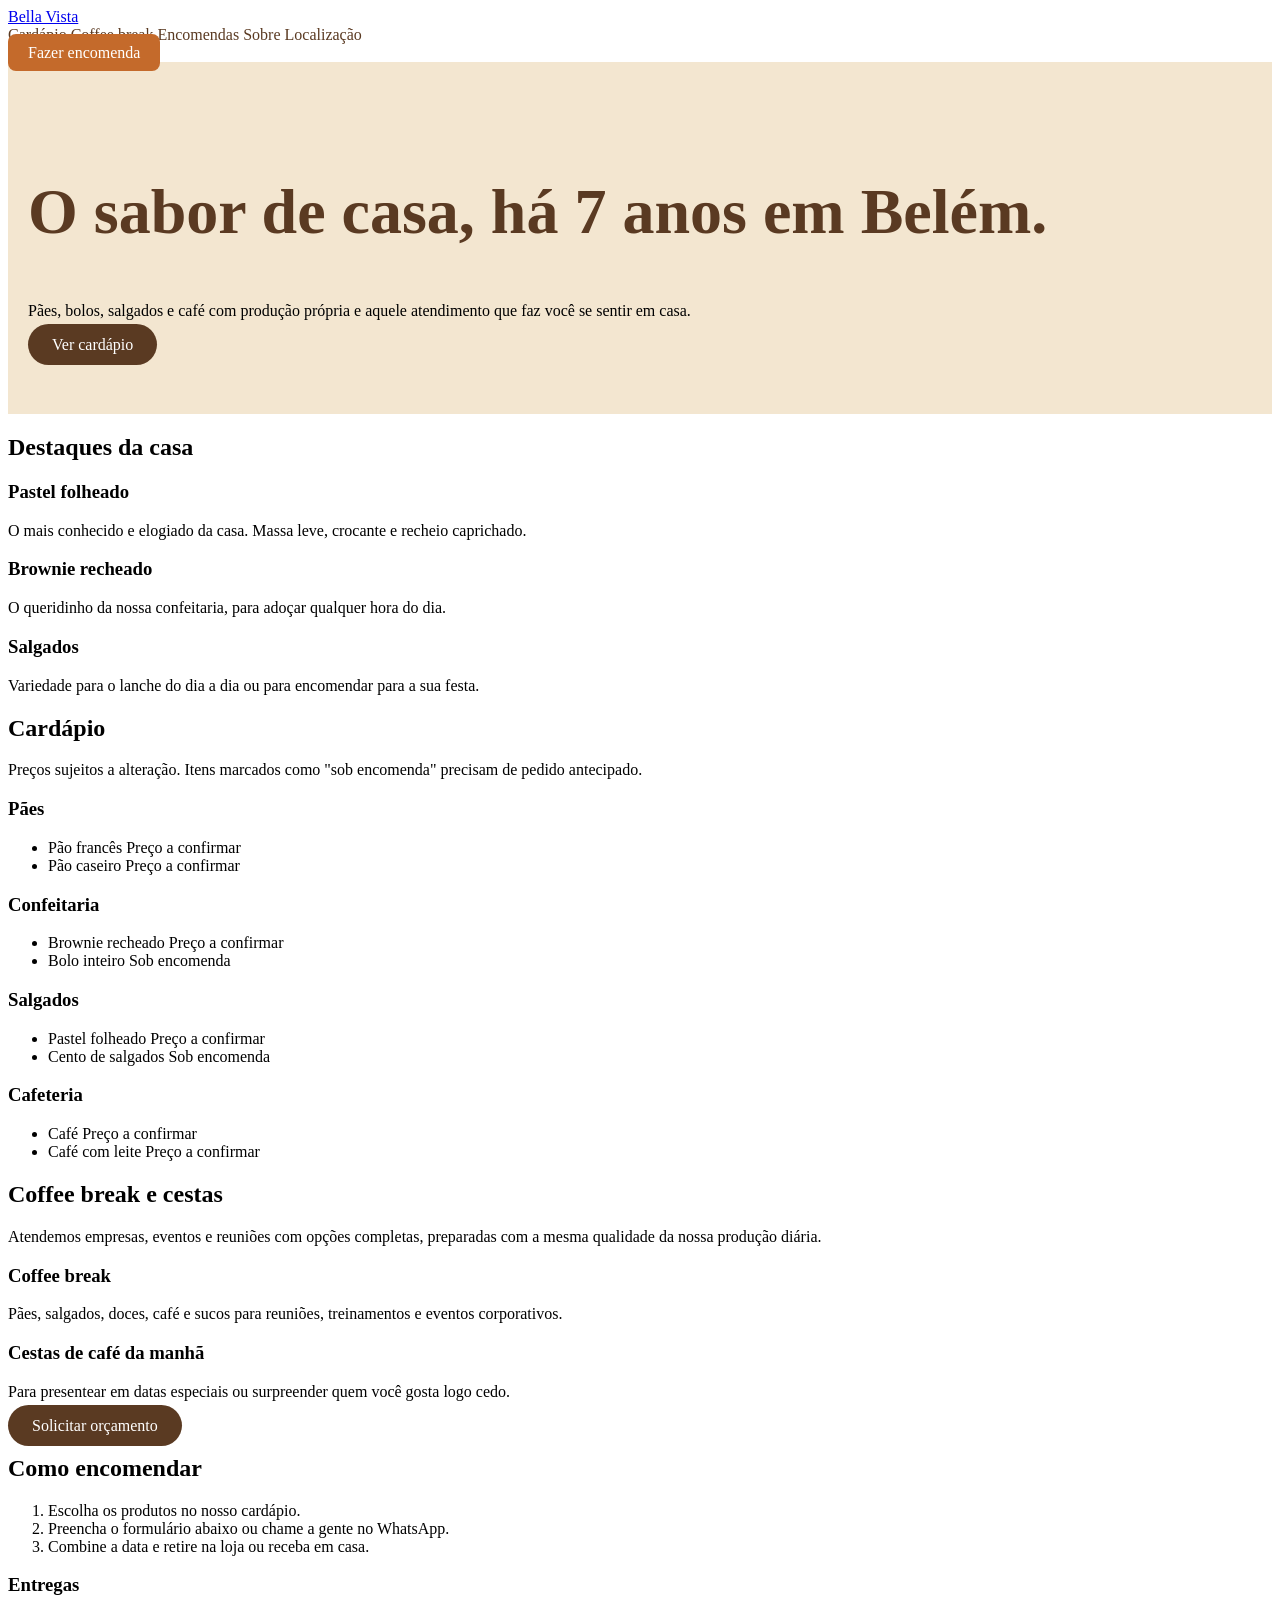
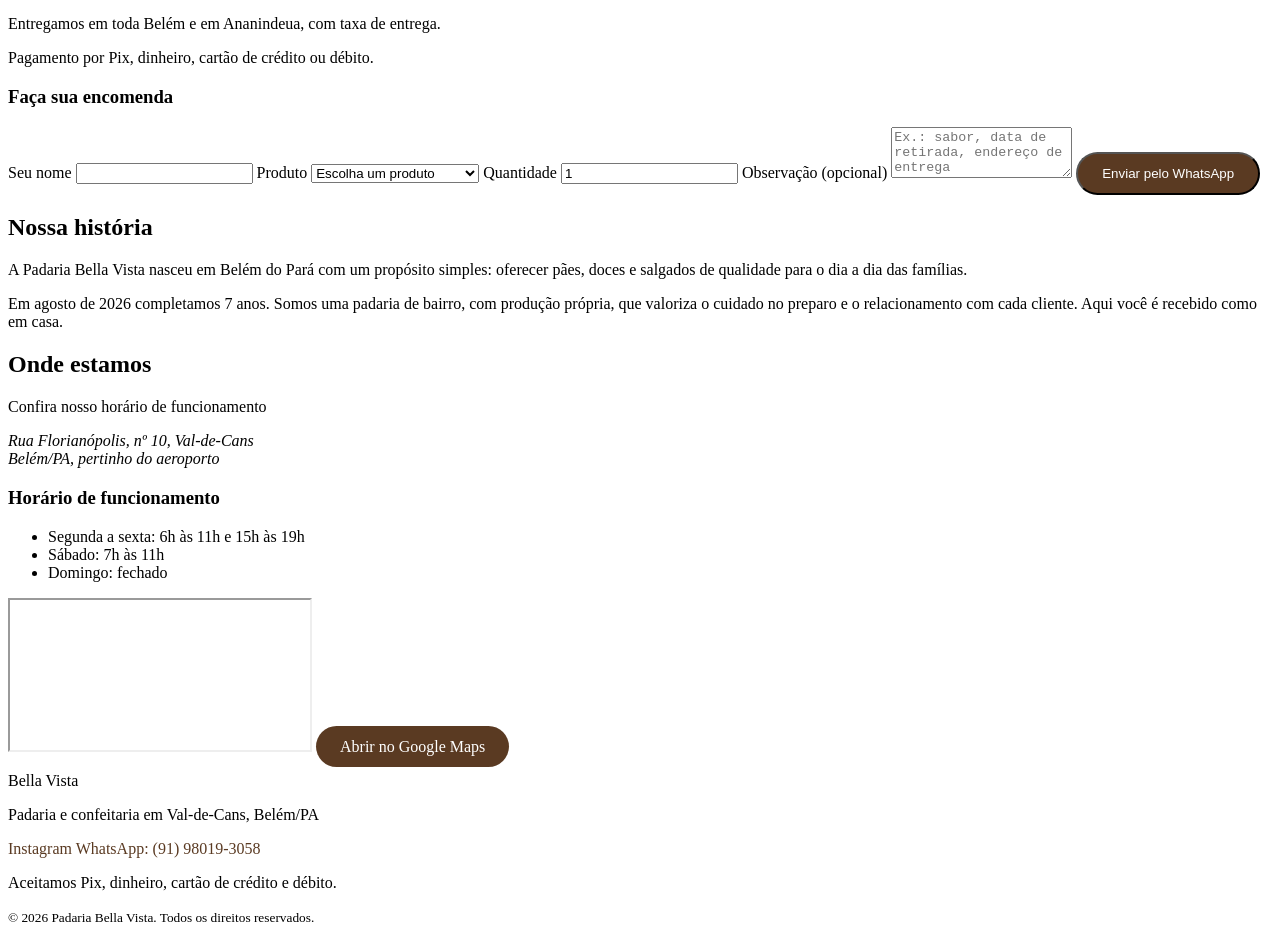
==== index.html @ aa55d1d1 "Adiciona seções Sobre, Localização e rodapé Co-Authored-By: Claude Opus 5.5 <noreply@anthropic.com> " ====
<!DOCTYPE html>
<html lang="pt-BR">
<head>
    <meta charset="UTF-8">
    <meta name="viewport" content="width=device-width, initial-scale=1.0">
    <title>Padaria Bella Vista | Belém</title>
    <link rel="stylesheet" href="css/style.css">
</head>
<body>
    <header>
        <a href="#inicio" class="logo">Bella Vista</a>

        <nav>
            <a href="#cardapio">Cardápio</a>
            <a href="#coffee-break">Coffee break</a>
            <a href="#como-encomendar">Encomendas</a>
            <a href="#sobre">Sobre</a>
            <a href="#localizacao">Localização</a>
        </nav>

        <a href="https://wa.me/5591980193058" class="botao-whatsapp">Fazer encomenda</a>
    </header>

    <main>
        <section id="inicio" class="hero">
            <h1>O sabor de casa, há 7 anos em Belém.</h1>
            <p>Pães, bolos, salgados e café com produção própria e aquele atendimento que faz você se sentir em casa.</p>
            <a href="#cardapio" class="botao">Ver cardápio</a>
        </section>

        <section id="destaques" class="destaques">
            <h2>Destaques da casa</h2>

            <div class="cards">
                <article class="card">
                    <!-- foto do pastel entra aqui -->
                    <h3>Pastel folheado</h3>
                    <p>O mais conhecido e elogiado da casa. Massa leve, crocante e recheio caprichado.</p>
                </article>

                <article class="card">
                    <!-- foto do brownie entra aqui -->
                    <h3>Brownie recheado</h3>
                    <p>O queridinho da nossa confeitaria, para adoçar qualquer hora do dia.</p>
                </article>

                <article class="card">
                    <!-- foto dos salgados entra aqui -->
                    <h3>Salgados</h3>
                    <p>Variedade para o lanche do dia a dia ou para encomendar para a sua festa.</p>
                </article>
            </div>
        </section>

        <section id="cardapio" class="cardapio">
            <h2>Cardápio</h2>
            <p>Preços sujeitos a alteração. Itens marcados como "sob encomenda" precisam de pedido antecipado.</p>

            <div class="categoria">
                <h3>Pães</h3>
                <ul>
                    <li>Pão francês <span class="preco">Preço a confirmar</span></li>
                    <li>Pão caseiro <span class="preco">Preço a confirmar</span></li>
                </ul>
            </div>

            <div class="categoria">
                <h3>Confeitaria</h3>
                <ul>
                    <li>Brownie recheado <span class="preco">Preço a confirmar</span></li>
                    <li>Bolo inteiro <span class="preco">Sob encomenda</span></li>
                </ul>
            </div>

            <div class="categoria">
                <h3>Salgados</h3>
                <ul>
                    <li>Pastel folheado <span class="preco">Preço a confirmar</span></li>
                    <li>Cento de salgados <span class="preco">Sob encomenda</span></li>
                </ul>
            </div>

            <div class="categoria">
                <h3>Cafeteria</h3>
                <ul>
                    <li>Café <span class="preco">Preço a confirmar</span></li>
                    <li>Café com leite <span class="preco">Preço a confirmar</span></li>
                </ul>
            </div>
        </section>

        <section id="coffee-break" class="coffee-break">
            <h2>Coffee break e cestas</h2>
            <p>Atendemos empresas, eventos e reuniões com opções completas, preparadas com a mesma qualidade da nossa produção diária.</p>

            <div class="cards">
                <article class="card">
                    <h3>Coffee break</h3>
                    <p>Pães, salgados, doces, café e sucos para reuniões, treinamentos e eventos corporativos.</p>
                </article>

                <article class="card">
                    <h3>Cestas de café da manhã</h3>
                    <p>Para presentear em datas especiais ou surpreender quem você gosta logo cedo.</p>
                </article>
            </div>

            <a href="https://wa.me/5591980193058?text=Olá! Gostaria de um orçamento de coffee break." class="botao">Solicitar orçamento</a>
        </section>

        <section id="como-encomendar" class="como-encomendar">
            <h2>Como encomendar</h2>

            <ol class="passos">
                <li>Escolha os produtos no nosso cardápio.</li>
                <li>Preencha o formulário abaixo ou chame a gente no WhatsApp.</li>
                <li>Combine a data e retire na loja ou receba em casa.</li>
            </ol>

            <div class="entrega">
                <h3>Entregas</h3>
                <p>Entregamos em toda Belém e em Ananindeua, com taxa de entrega.</p>
                <p>Pagamento por Pix, dinheiro, cartão de crédito ou débito.</p>
            </div>

            <form id="form-encomenda" class="form-encomenda">
                <h3>Faça sua encomenda</h3>

                <label for="nome">Seu nome</label>
                <input type="text" id="nome" required>

                <label for="produto">Produto</label>
                <select id="produto" required>
                    <option value="">Escolha um produto</option>
                    <option>Pastel folheado</option>
                    <option>Brownie recheado</option>
                    <option>Cento de salgados</option>
                    <option>Bolo inteiro</option>
                    <option>Coffee break</option>
                    <option>Cesta de café da manhã</option>
                </select>

                <label for="quantidade">Quantidade</label>
                <input type="number" id="quantidade" min="1" value="1" required>

                <label for="observacao">Observação (opcional)</label>
                <textarea id="observacao" rows="3" placeholder="Ex.: sabor, data de retirada, endereço de entrega"></textarea>

                <button type="submit" class="botao">Enviar pelo WhatsApp</button>
            </form>
        </section>

        <section id="sobre" class="sobre">
            <h2>Nossa história</h2>
            <p>A Padaria Bella Vista nasceu em Belém do Pará com um propósito simples: oferecer pães, doces e salgados de qualidade para o dia a dia das famílias.</p>
            <p>Em agosto de 2026 completamos 7 anos. Somos uma padaria de bairro, com produção própria, que valoriza o cuidado no preparo e o relacionamento com cada cliente. Aqui você é recebido como em casa.</p>
        </section>

        <section id="localizacao" class="localizacao">
            <h2>Onde estamos</h2>

            <p id="status-funcionamento" class="status">Confira nosso horário de funcionamento</p>

            <address>
                Rua Florianópolis, nº 10, Val-de-Cans<br>
                Belém/PA, pertinho do aeroporto
            </address>

            <h3>Horário de funcionamento</h3>
            <ul class="horarios">
                <li>Segunda a sexta: 6h às 11h e 15h às 19h</li>
                <li>Sábado: 7h às 11h</li>
                <li>Domingo: fechado</li> <!-- confirmar com a dona -->
            </ul>

            <iframe
                class="mapa"
                src="https://maps.google.com/maps?q=Rua%20Florian%C3%B3polis%2C%2010%2C%20Val-de-Cans%2C%20Bel%C3%A9m%20-%20PA&output=embed"
                title="Mapa da Padaria Bella Vista"
                loading="lazy">
            </iframe>

            <a href="https://www.google.com/maps/search/?api=1&query=Rua%20Florian%C3%B3polis%2C%2010%2C%20Val-de-Cans%2C%20Bel%C3%A9m%20-%20PA" target="_blank" rel="noopener" class="botao">Abrir no Google Maps</a>
        </section>
    </main>

    <footer>
        <p class="logo">Bella Vista</p>
        <p>Padaria e confeitaria em Val-de-Cans, Belém/PA</p>

        <nav>
            <a href="https://www.instagram.com/padariabellavista/" target="_blank" rel="noopener">Instagram</a>
            <a href="https://wa.me/5591980193058" target="_blank" rel="noopener">WhatsApp: (91) 98019-3058</a>
        </nav>

        <p>Aceitamos Pix, dinheiro, cartão de crédito e débito.</p>
        <p><small>&copy; 2026 Padaria Bella Vista. Todos os direitos reservados.</small></p>
    </footer>

    <script src="js/script.js"></script>
</body>
</html>
---- css/style.css ----
.botao-whatsapp {
    background-color: #c46a2b;
    color: white;
    padding: 10px 20px;
    border-radius: 8px;
    text-decoration: none;
}

nav a {
    color: #5a3a22;
    text-decoration: none;
}

.hero {
    background-color: #f3e6d0;
    padding: 60px 20px;
}

.hero h1 {
    color: #5a3a22;
    font-size: 64px;
}

.botao {
    background-color: #5a3a22;
    color: white;
    padding: 12px 24px;
    border-radius: 30px;
    text-decoration: none;
}
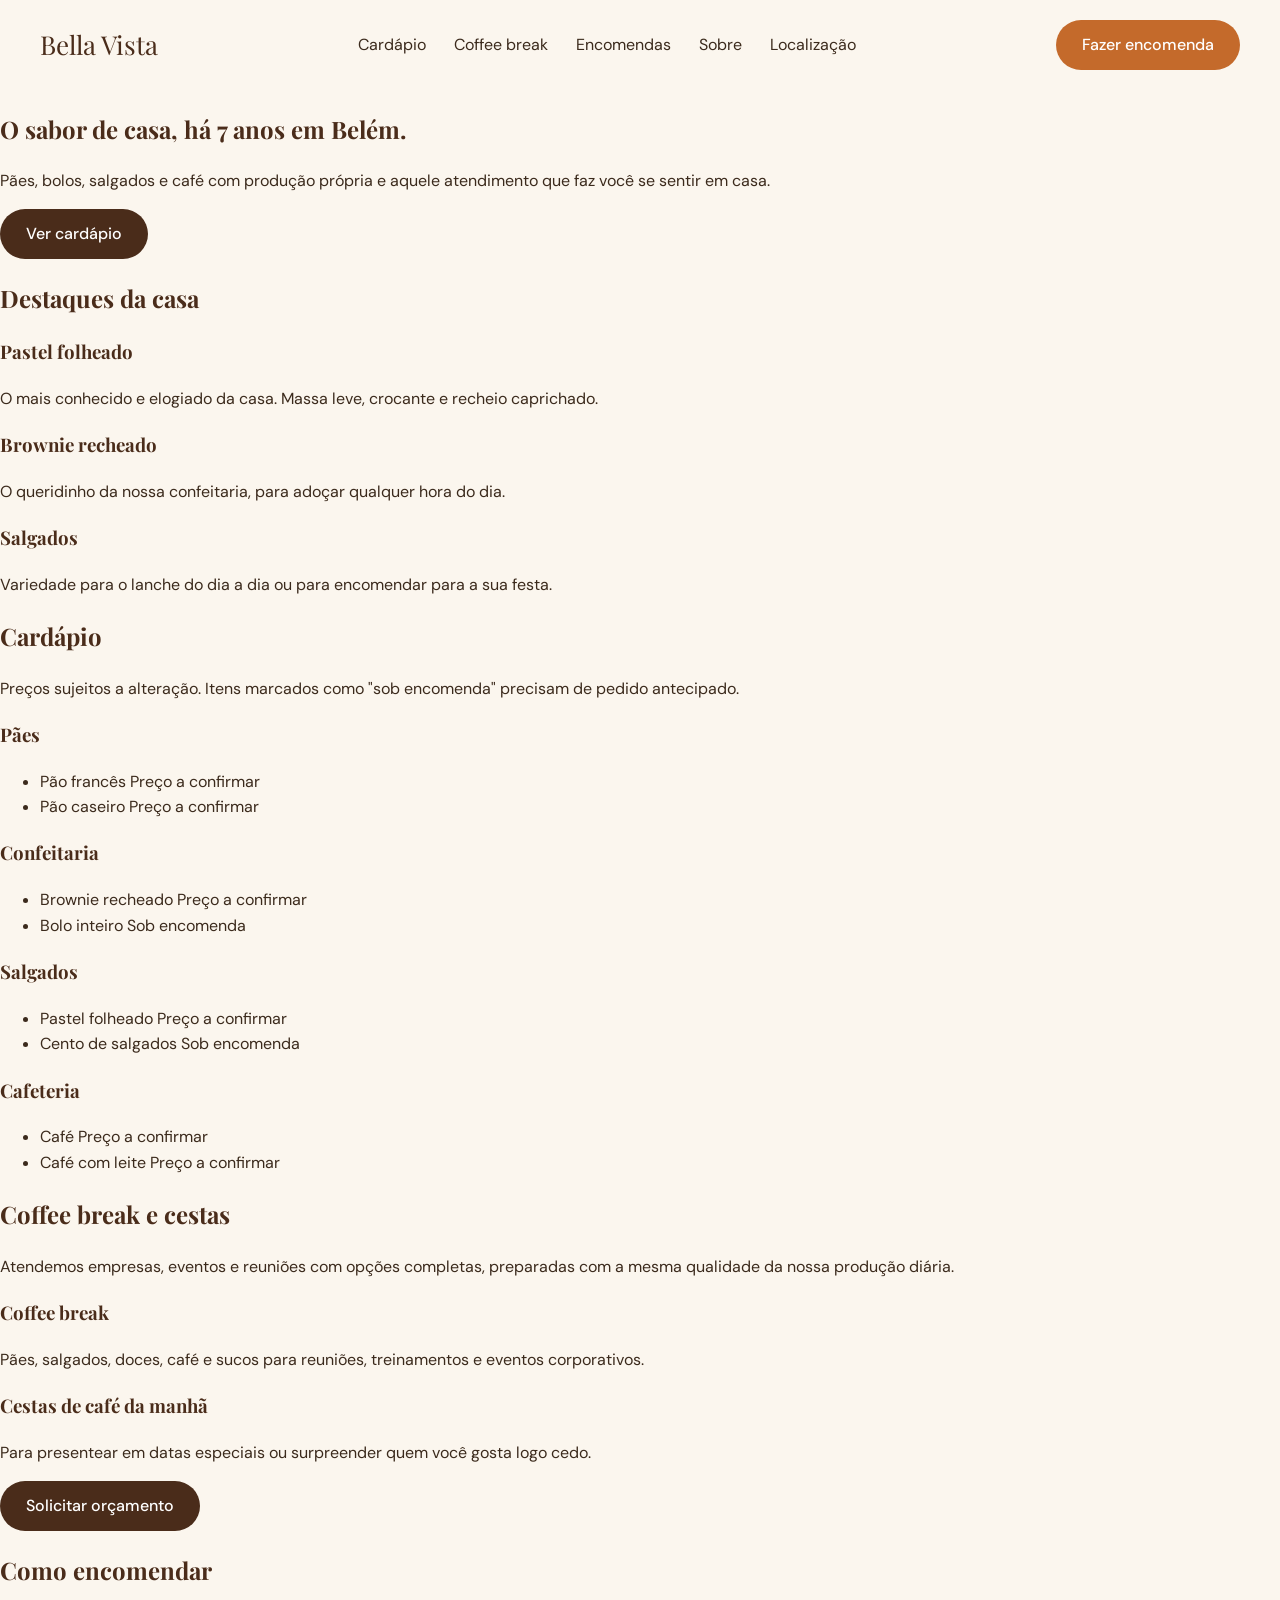
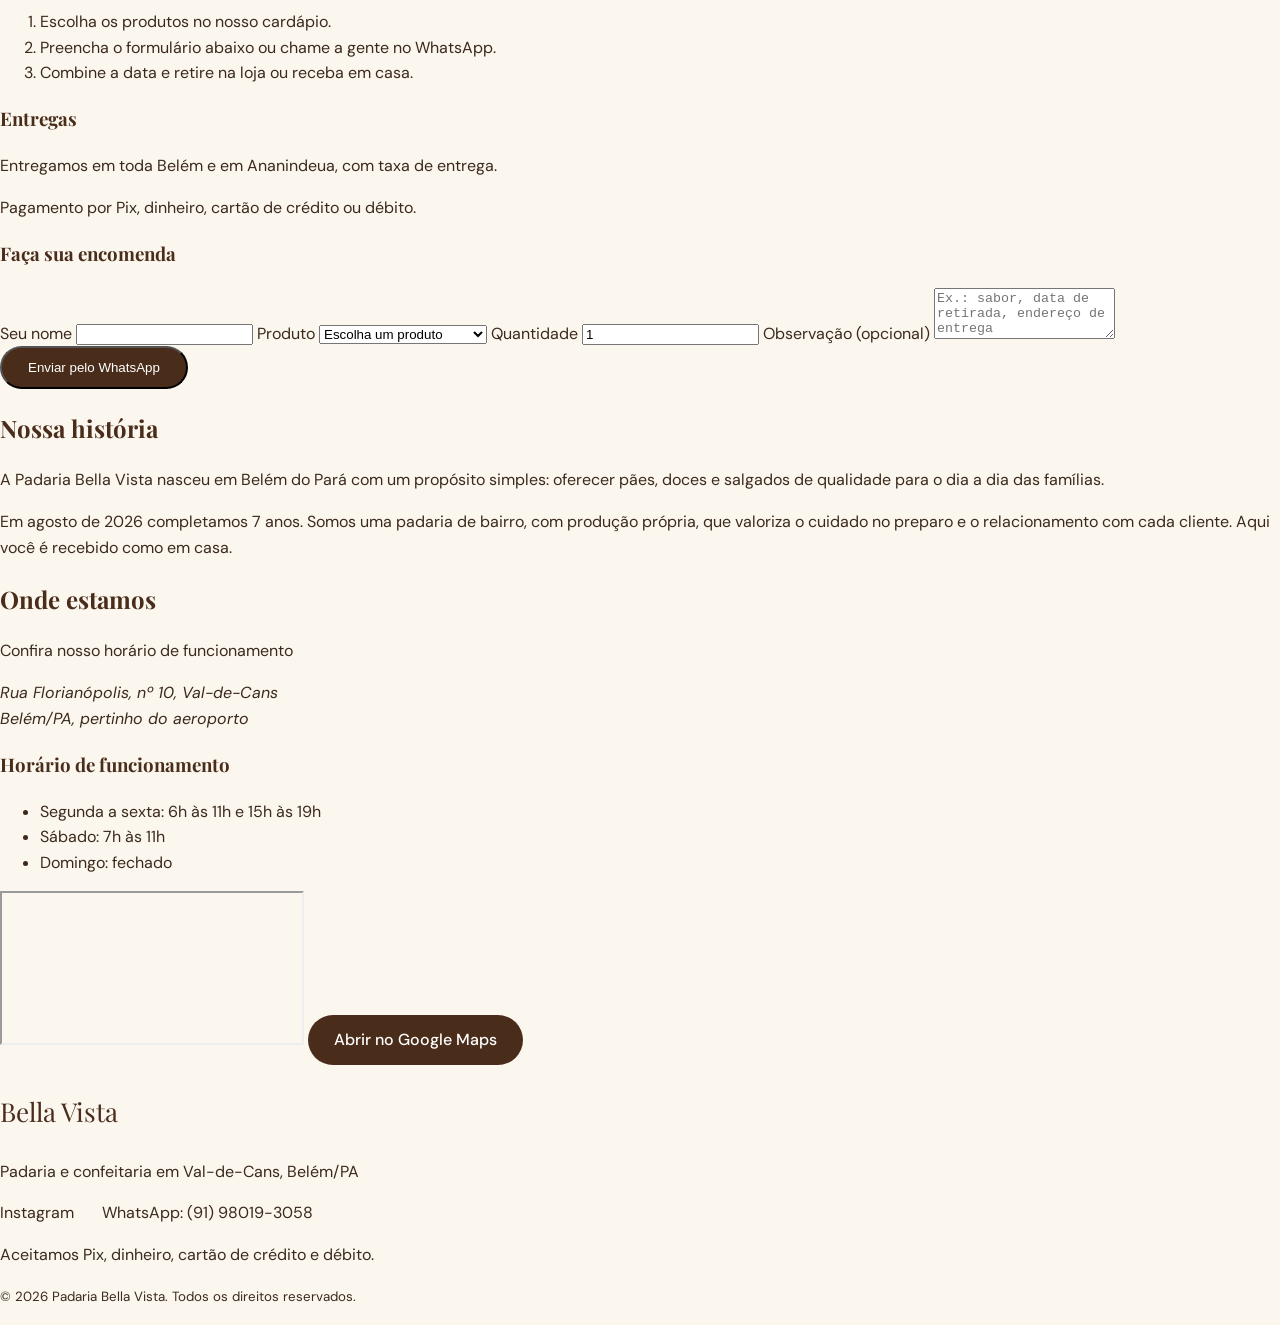
==== commit fe7f82bf: "CSS parte 1: cores, fontes, header e botões Co-Authored-By: Claude Opus 5.5 <noreply@anthropic.com> " ====
--- a/index.html
+++ b/index.html
@@ -4,6 +4,7 @@
     <meta charset="UTF-8">
     <meta name="viewport" content="width=device-width, initial-scale=1.0">
     <title>Padaria Bella Vista | Belém</title>
+    <link href="https://fonts.googleapis.com/css2?family=Playfair+Display:wght@600;700&family=DM+Sans:wght@400;500;700&display=swap" rel="stylesheet">
     <link rel="stylesheet" href="css/style.css">
 </head>
 <body>
--- a/css/style.css
+++ b/css/style.css
@@ -1,30 +1,78 @@
-.botao-whatsapp {
-    background-color: #c46a2b;
-    color: white;
-    padding: 10px 20px;
-    border-radius: 8px;
+/* ===== CORES E FONTES DA BELLA VISTA ===== */
+:root {
+    --marrom: #4a2c1a;
+    --laranja: #c46a2b;
+    --bege: #f3e6d0;
+    --creme: #fbf6ee;
+    --texto: #3b2a1c;
+    --fonte-titulo: "Playfair Display", Georgia, serif;
+    --fonte-texto: "DM Sans", Arial, sans-serif;
+}
+
+/* ===== BASE ===== */
+* {
+    box-sizing: border-box;
+}
+
+body {
+    margin: 0;
+    background-color: var(--creme);
+    color: var(--texto);
+    font-family: var(--fonte-texto);
+    line-height: 1.6;
+}
+
+h1, h2, h3 {
+    font-family: var(--fonte-titulo);
+    color: var(--marrom);
+}
+
+/* ===== HEADER ===== */
+header {
+    display: flex;
+    align-items: center;
+    justify-content: space-between;
+    padding: 20px 40px;
+    background-color: var(--creme);
+}
+
+.logo {
+    font-family: var(--fonte-titulo);
+    font-size: 26px;
+    color: var(--marrom);
     text-decoration: none;
 }
 
+nav {
+    display: flex;
+    gap: 28px;
+}
+
 nav a {
-    color: #5a3a22;
+    color: var(--texto);
     text-decoration: none;
 }
 
-.hero {
-    background-color: #f3e6d0;
-    padding: 60px 20px;
+nav a:hover {
+    color: var(--laranja);
 }
 
-.hero h1 {
-    color: #5a3a22;
-    font-size: 64px;
+/* ===== BOTÕES ===== */
+.botao,
+.botao-whatsapp {
+    display: inline-block;
+    padding: 12px 26px;
+    border-radius: 30px;
+    text-decoration: none;
+    font-weight: 500;
 }
 
 .botao {
-    background-color: #5a3a22;
+    background-color: var(--marrom);
     color: white;
-    padding: 12px 24px;
-    border-radius: 30px;
-    text-decoration: none;
 }
+
+.botao-whatsapp {
+    background-color: var(--laranja);
+    color: white;
+}
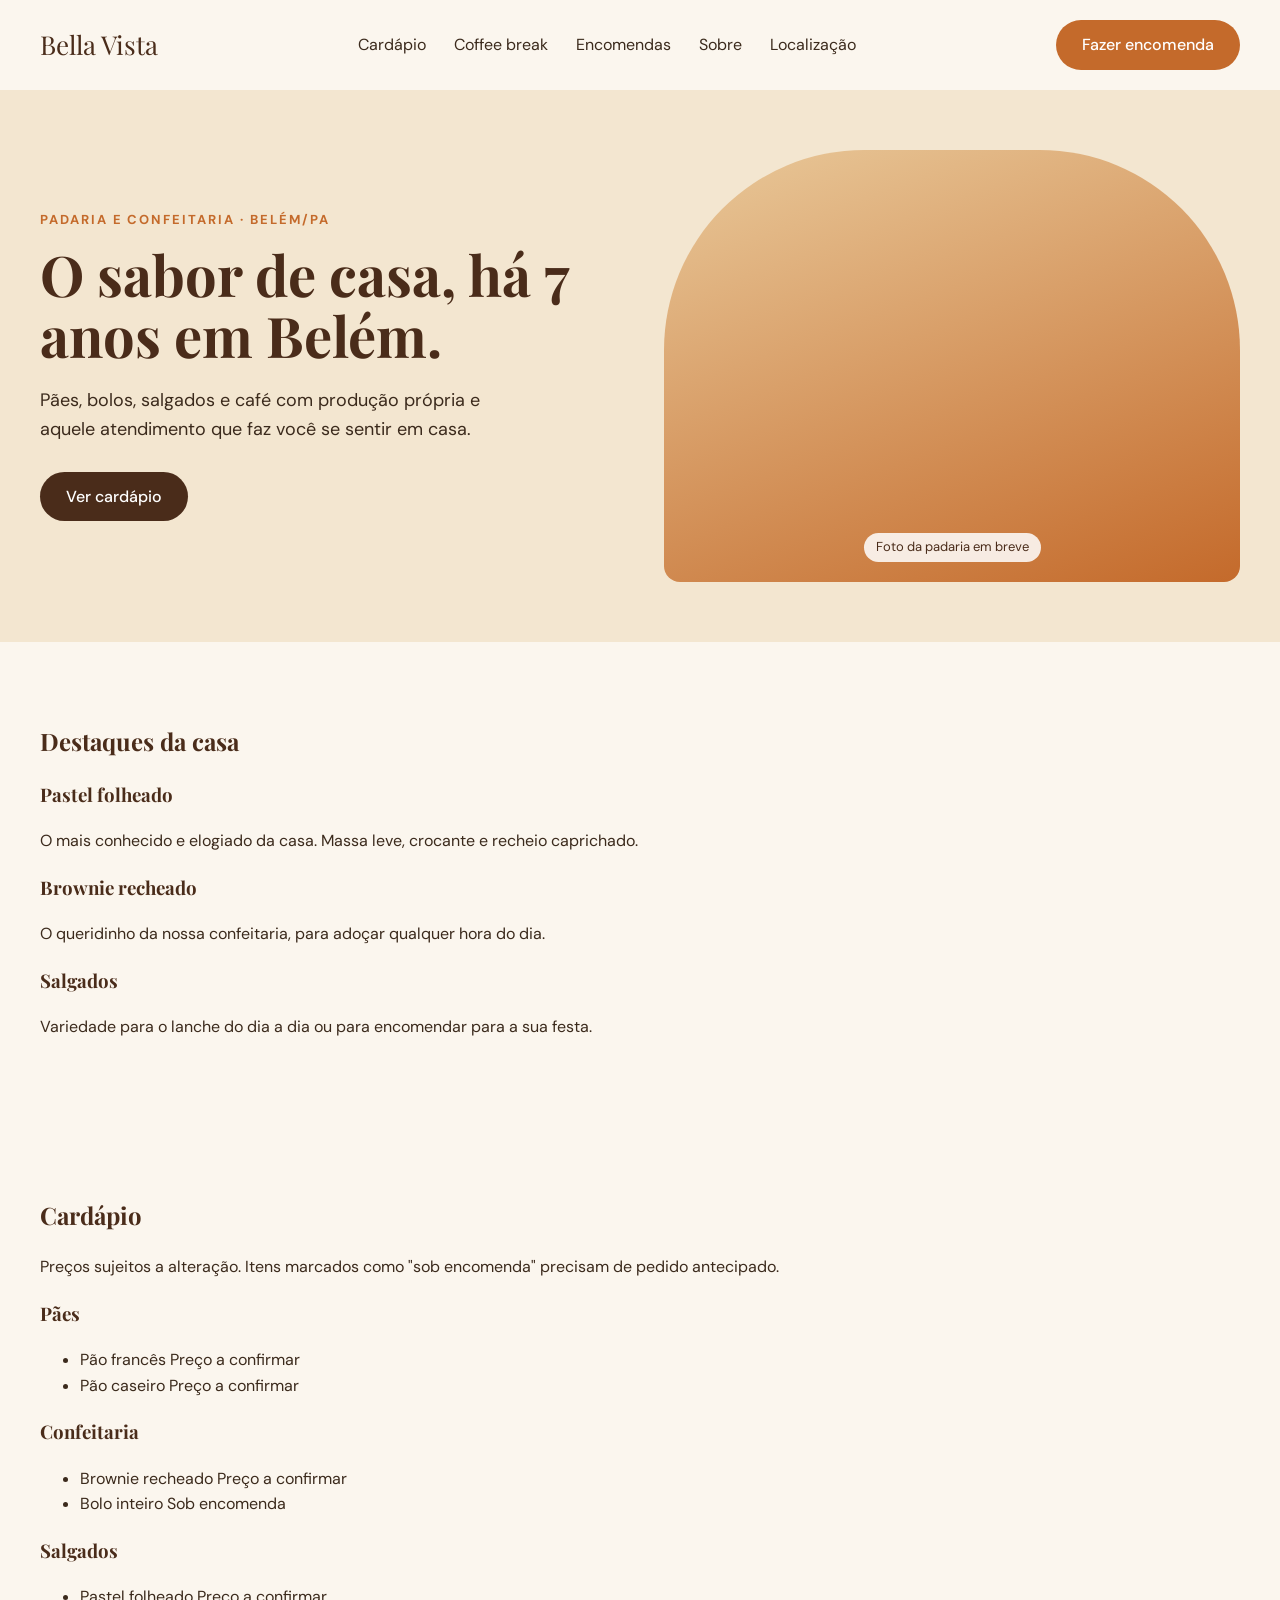
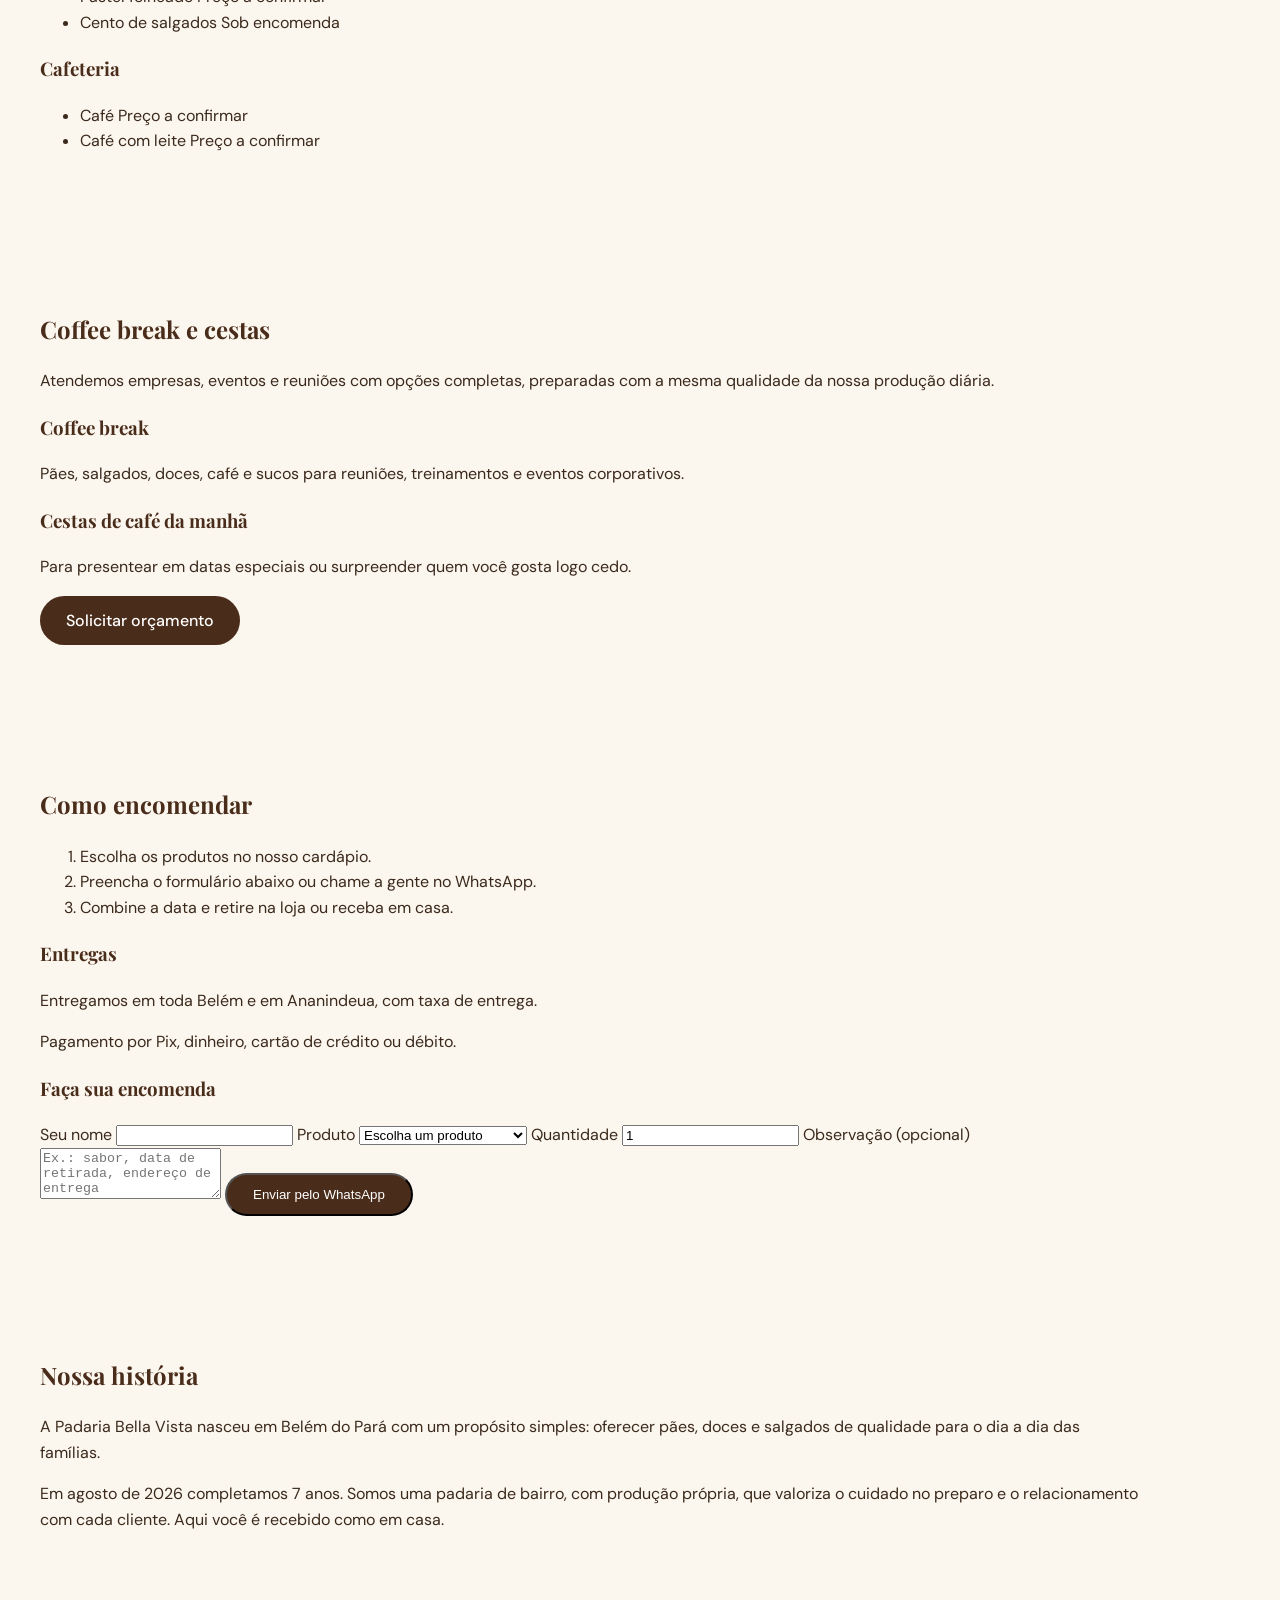
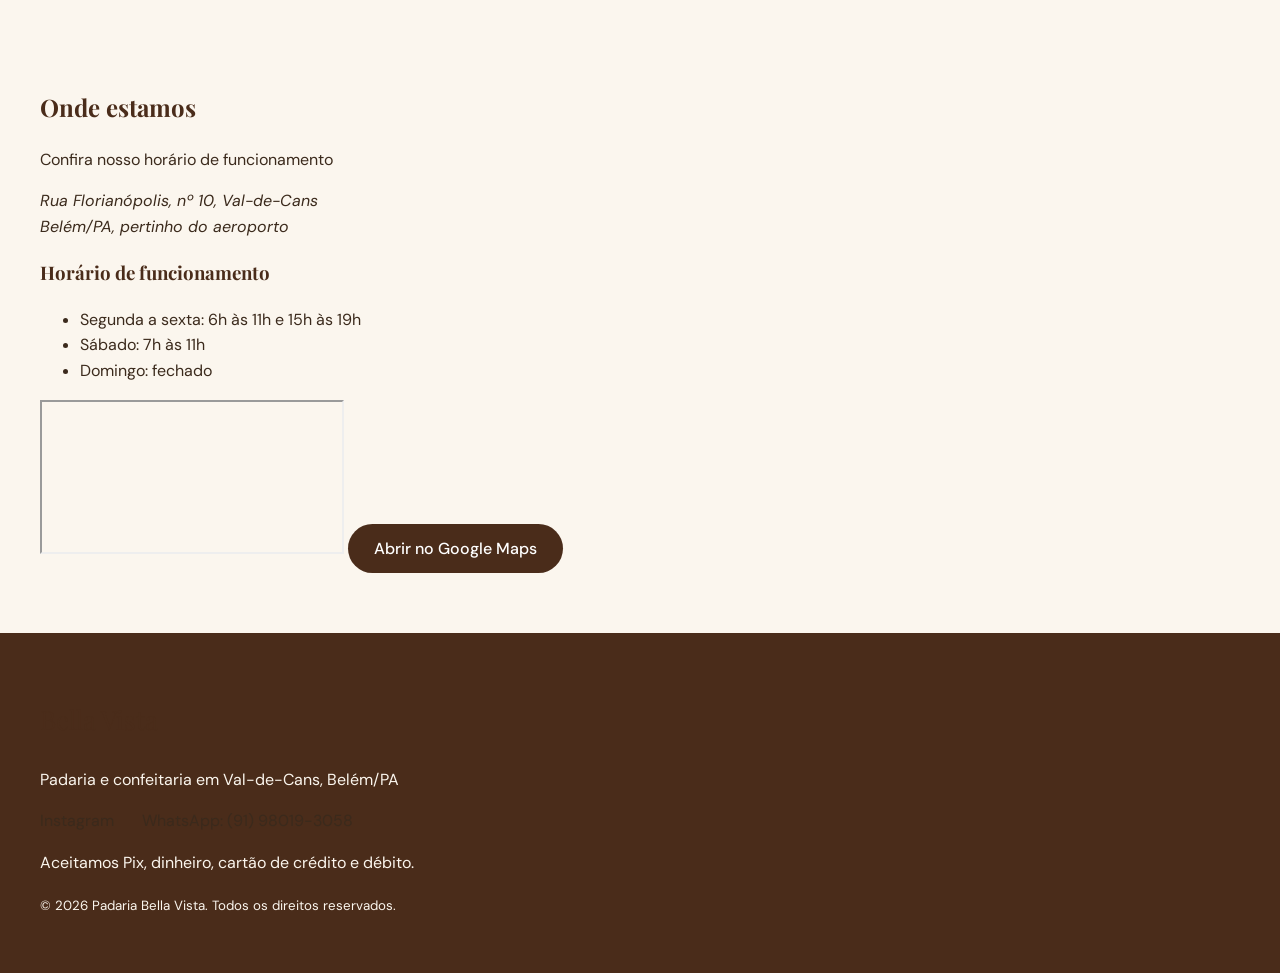
==== commit a3623b41: "CSS parte 2: hero em duas colunas com espaço para foto Co-Authored-By: Claude Opus 5.5 <noreply@anth" ====
--- a/index.html
+++ b/index.html
@@ -24,9 +24,17 @@
 
     <main>
         <section id="inicio" class="hero">
-            <h1>O sabor de casa, há 7 anos em Belém.</h1>
-            <p>Pães, bolos, salgados e café com produção própria e aquele atendimento que faz você se sentir em casa.</p>
-            <a href="#cardapio" class="botao">Ver cardápio</a>
+            <div class="hero-texto">
+                <p class="etiqueta">Padaria e confeitaria · Belém/PA</p>
+                <h1>O sabor de casa, há 7 anos em Belém.</h1>
+                <p>Pães, bolos, salgados e café com produção própria e aquele atendimento que faz você se sentir em casa.</p>
+                <a href="#cardapio" class="botao">Ver cardápio</a>
+            </div>
+
+            <div class="hero-foto">
+                <!-- quando a foto chegar: <img src="img/hero.jpg" alt="Pães e doces da Padaria Bella Vista"> -->
+                <span>Foto da padaria em breve</span>
+            </div>
         </section>
 
         <section id="destaques" class="destaques">
--- a/css/style.css
+++ b/css/style.css
@@ -76,3 +76,117 @@
     background-color: var(--laranja);
     color: white;
 }
+
+/* ===== ALINHAMENTO DAS SEÇÕES ===== */
+main section {
+    padding: 60px 40px;
+}
+
+main section > * {
+    max-width: 1100px;
+}
+
+footer {
+    padding: 40px;
+    background-color: var(--marrom);
+    color: var(--creme);
+}
+
+/* ===== HERO ===== */
+.hero {
+    display: grid;
+    grid-template-columns: 1fr 1fr;
+    align-items: center;
+    gap: 48px;
+    background-color: var(--bege);
+}
+
+.etiqueta {
+    font-size: 13px;
+    letter-spacing: 0.15em;
+    text-transform: uppercase;
+    color: var(--laranja);
+    font-weight: 700;
+    margin: 0;
+}
+
+.hero h1 {
+    font-size: 56px;
+    line-height: 1.1;
+    margin: 12px 0 20px;
+}
+
+.hero-texto p:not(.etiqueta) {
+    font-size: 18px;
+    max-width: 460px;
+    margin: 0 0 28px;
+}
+
+.hero-foto {
+    aspect-ratio: 4 / 3;
+    border-radius: 200px 200px 16px 16px;
+    background: linear-gradient(160deg, #e9c99a, var(--laranja));
+    display: flex;
+    align-items: flex-end;
+    justify-content: center;
+    padding: 20px;
+    overflow: hidden;
+}
+
+.hero-foto img {
+    width: 100%;
+    height: 100%;
+    object-fit: cover;
+}
+
+.hero-foto span {
+    background-color: rgba(255, 255, 255, 0.85);
+    color: var(--marrom);
+    font-size: 13px;
+    padding: 4px 12px;
+    border-radius: 20px;
+}
+
+/* ===== CELULAR (telas até 768px) ===== */
+@media (max-width: 768px) {
+    header {
+        flex-wrap: wrap;
+        gap: 12px;
+        padding: 16px 20px;
+    }
+
+    .logo {
+        white-space: nowrap;
+    }
+
+    nav {
+        order: 3;
+        width: 100%;
+        gap: 20px;
+        overflow-x: auto;
+        white-space: nowrap;
+        padding-bottom: 4px;
+    }
+
+    .botao-whatsapp {
+        padding: 8px 16px;
+        font-size: 14px;
+    }
+
+    main section {
+        padding: 40px 20px;
+    }
+
+    footer {
+        padding: 30px 20px;
+    }
+
+    .hero {
+        grid-template-columns: 1fr;
+        gap: 28px;
+    }
+
+    .hero h1 {
+        font-size: 36px;
+    }
+}
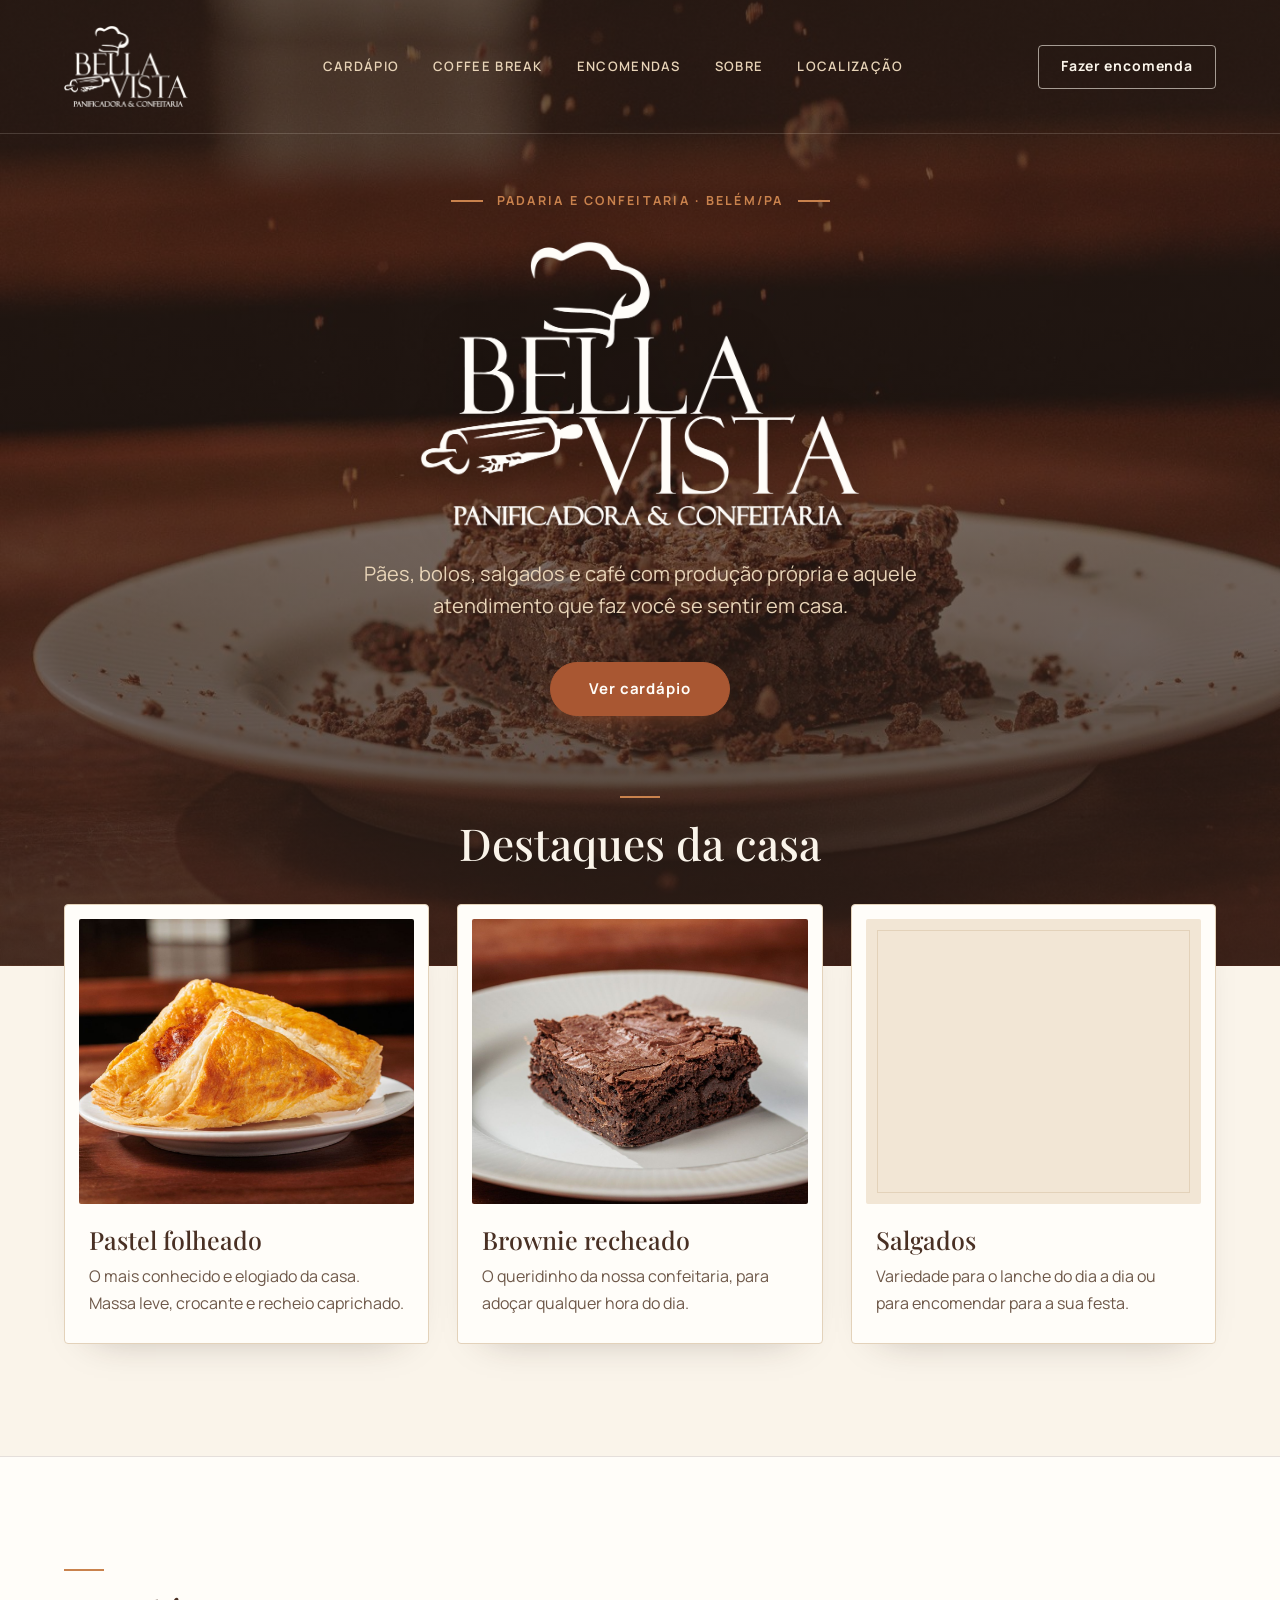
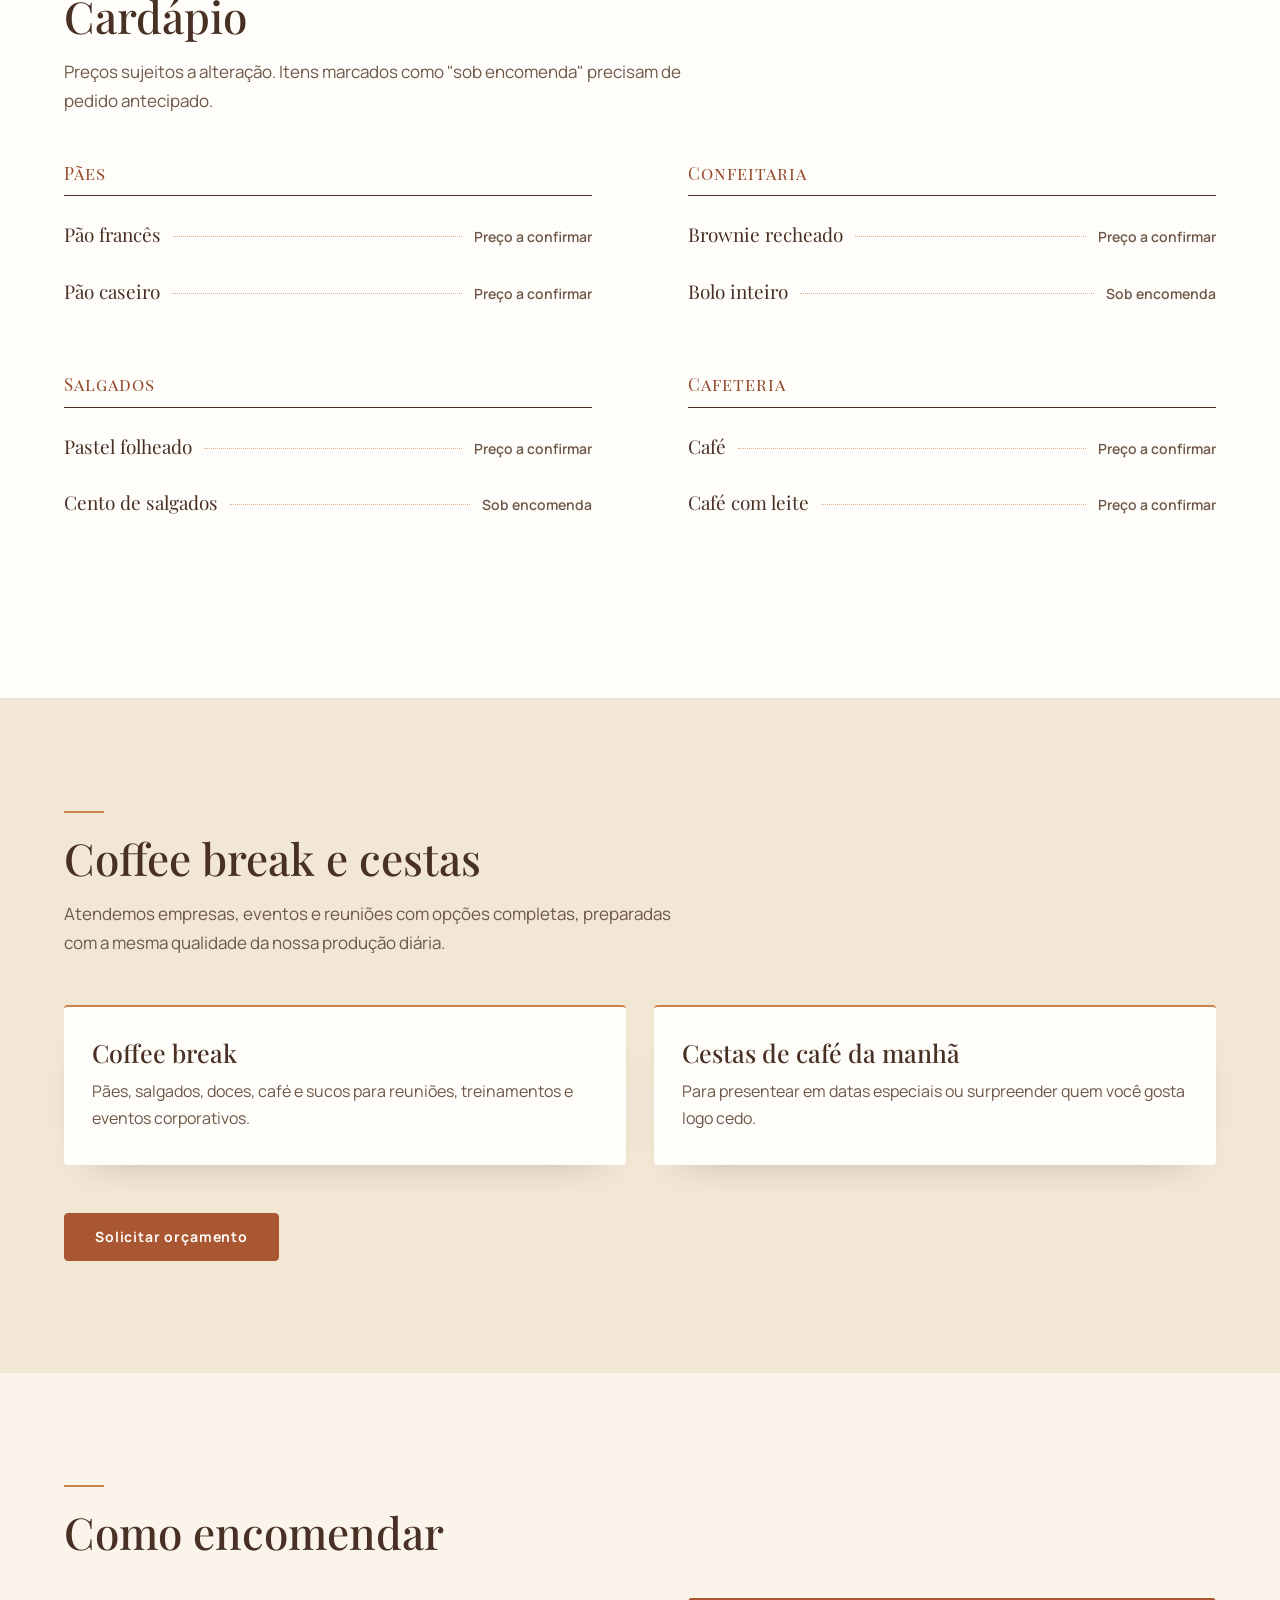
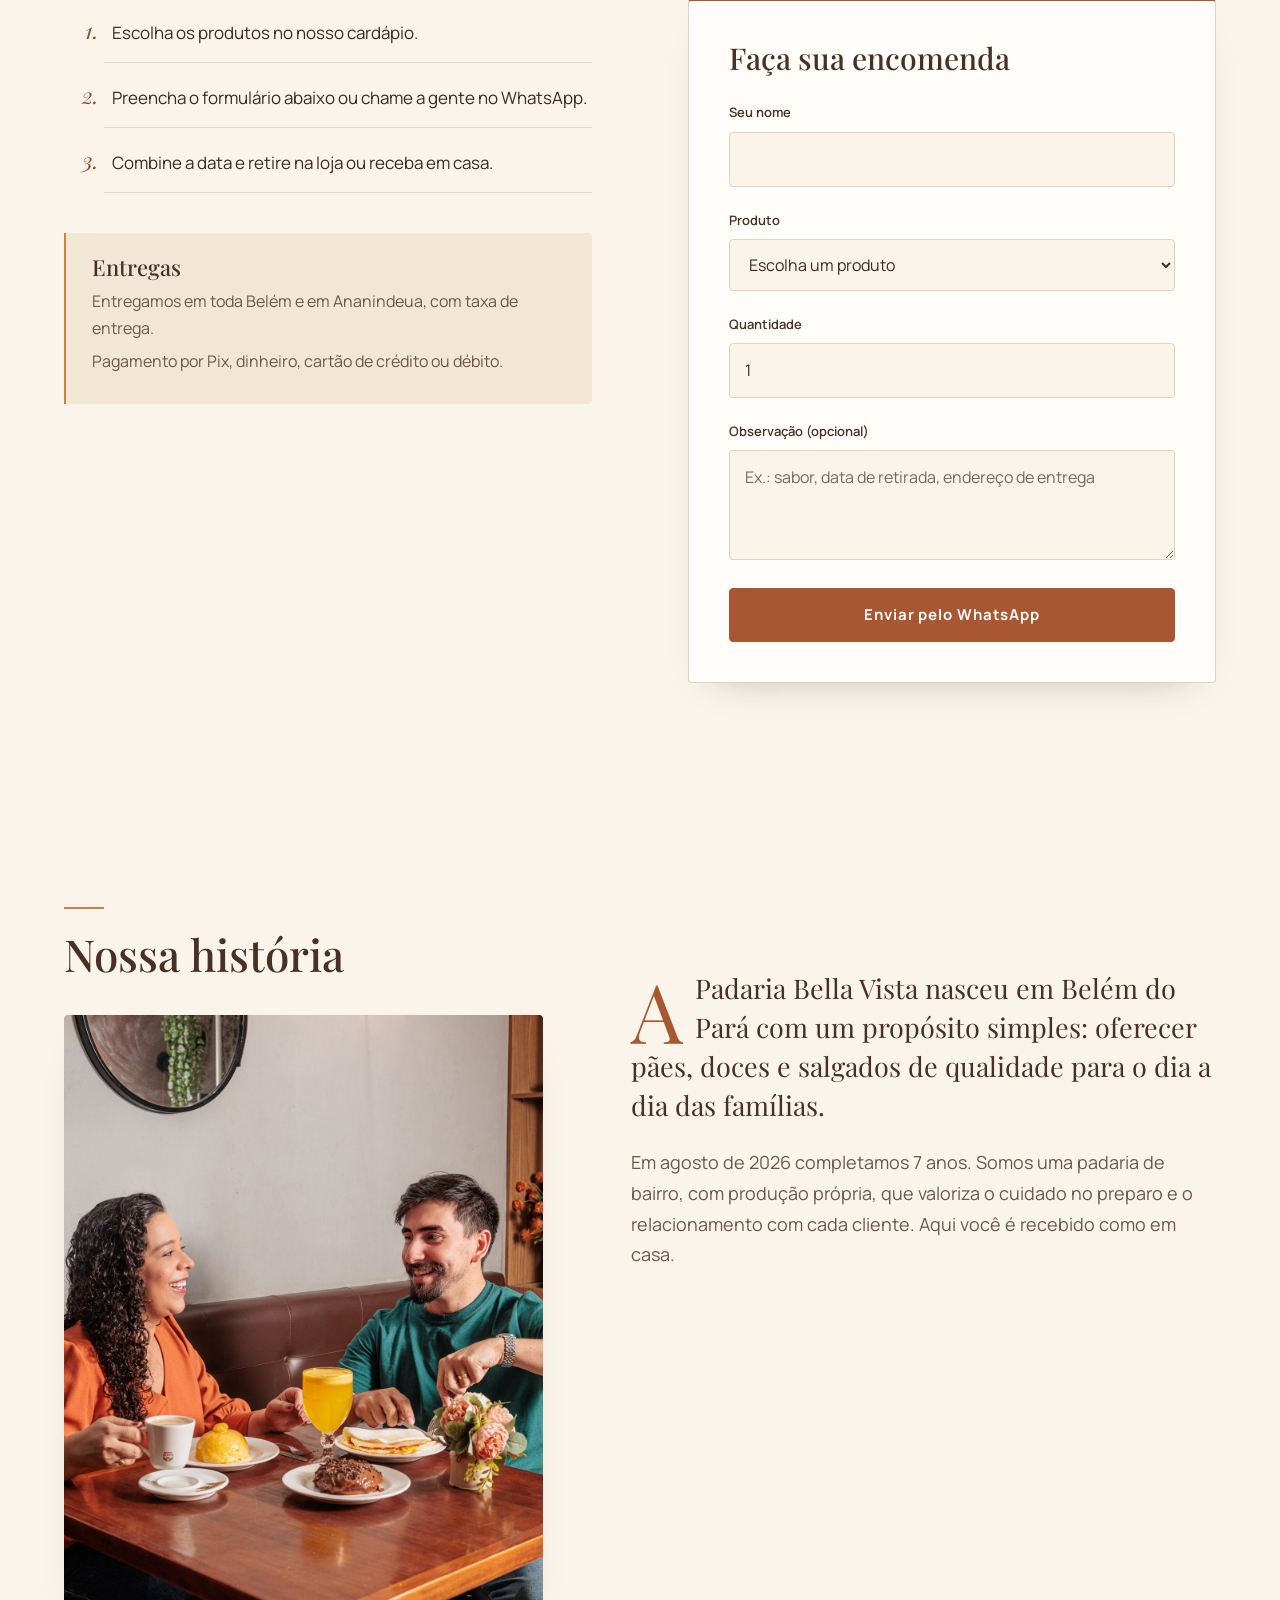
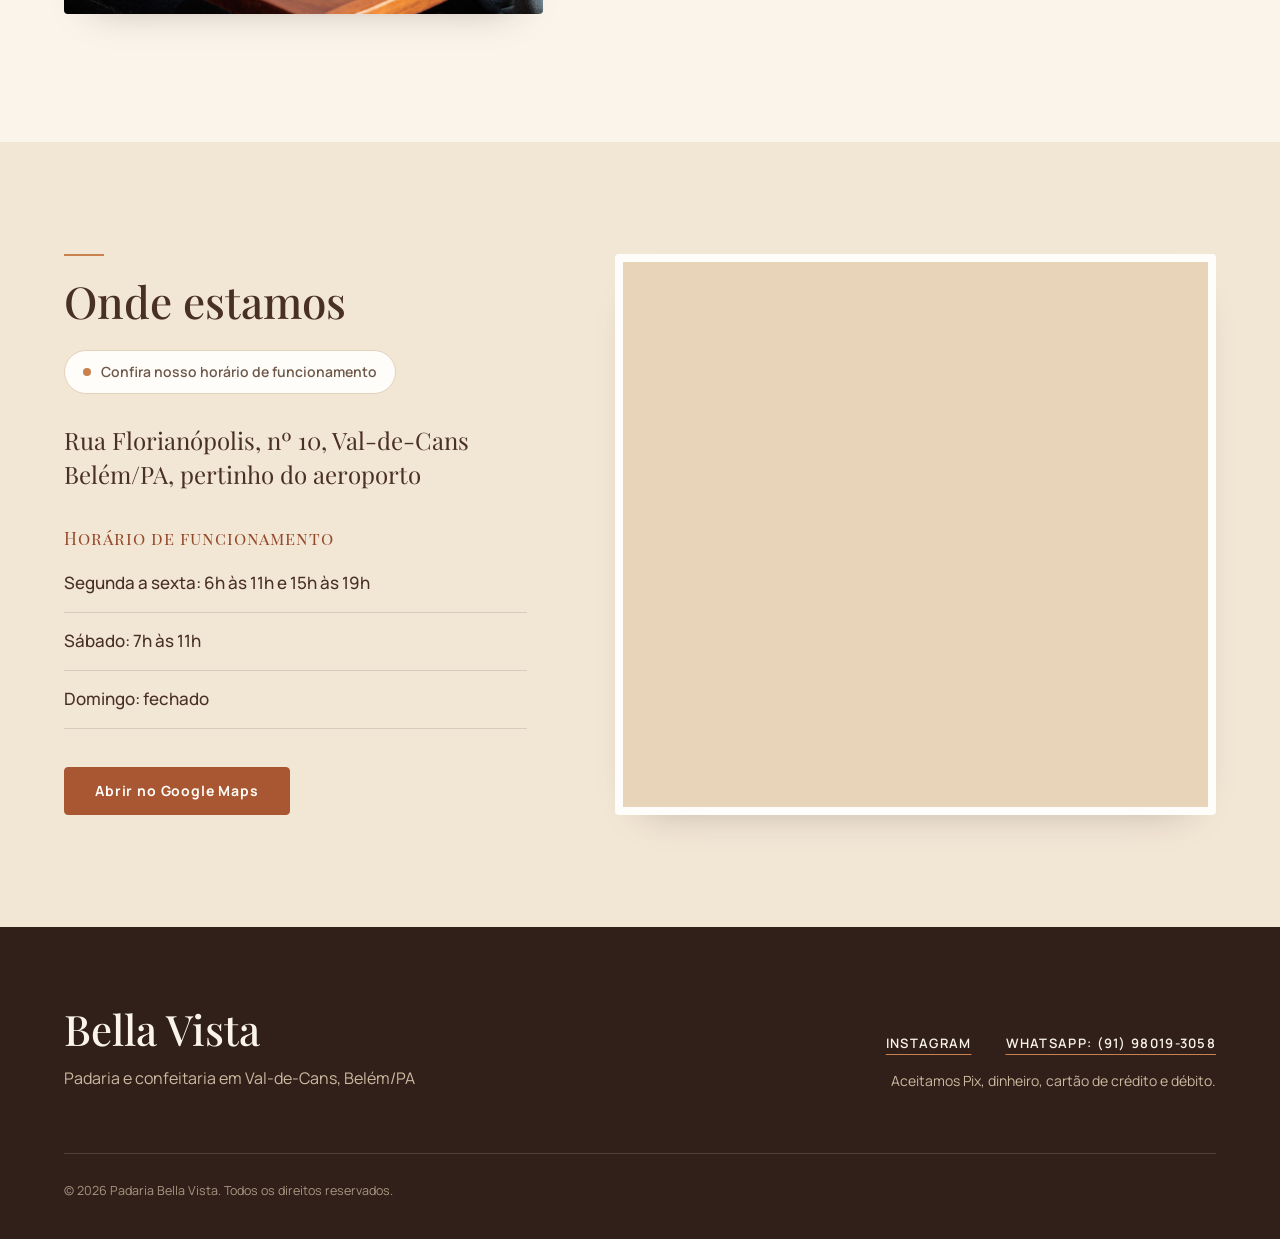
==== commit 3fc1be07: "Troca o título do hero pela logo da Bella Vista O h1 passa a ser "Padaria Bella Vista" e aparece com" ====
--- a/index.html
+++ b/index.html
@@ -26,7 +26,7 @@
         <section id="inicio" class="hero">
             <div class="hero-texto">
                 <p class="etiqueta">Padaria e confeitaria · Belém/PA</p>
-                <h1>O sabor de casa, há 7 anos em Belém.</h1>
+                <h1>Padaria Bella Vista</h1>
                 <p>Pães, bolos, salgados e café com produção própria e aquele atendimento que faz você se sentir em casa.</p>
                 <a href="#cardapio" class="botao">Ver cardápio</a>
             </div>
--- a/css/style.css
+++ b/css/style.css
@@ -1,17 +1,93 @@
-/* ===== CORES E FONTES DA BELLA VISTA ===== */
+/* ==========================================================
+   PADARIA BELLA VISTA — Folha de estilos
+   Direção de arte: padaria tradicional com apresentação
+   moderna, acolhedora e profissional.
+   ========================================================== */
+
+/* Fontes: Playfair Display (títulos), Playfair Display SC (rótulos)
+   e Manrope (textos e navegação) */
+@import url("https://fonts.googleapis.com/css2?family=Playfair+Display:ital,wght@0,400;0,500;0,600;0,700;1,400;1,500&family=Playfair+Display+SC:wght@400;700&family=Manrope:wght@400;500;600;700&display=swap");
+
+/* ===== DESIGN SYSTEM =====
+   Estilo: minimalismo editorial para padaria (skill UI/UX Pro Max).
+   Todas as cores passaram no teste de contraste WCAG (mínimo 4.5:1 em textos). */
 :root {
-    --marrom: #4a2c1a;
-    --laranja: #c46a2b;
-    --bege: #f3e6d0;
-    --creme: #fbf6ee;
-    --texto: #3b2a1c;
-    --fonte-titulo: "Playfair Display", Georgia, serif;
-    --fonte-texto: "DM Sans", Arial, sans-serif;
+    /* 1. Paleta da marca (valores brutos) */
+    --brand-marrom-profundo: #302019;
+    --brand-marrom-cafe: #493024;
+    --brand-laranja: #a95732;
+    --brand-laranja-escuro: #94492a;
+    --brand-caramelo: #c9824d;
+    --brand-bege: #e8d4b8;
+    --brand-bege-claro: #f2e6d5;
+    --brand-marfim: #faf4ea;
+    --brand-branco: #fffdf9;
+
+    /* 2. Tokens semânticos (use estes nos componentes) */
+    --color-background: var(--brand-marfim);
+    --color-surface: var(--brand-branco);
+    --color-surface-alt: var(--brand-bege-claro);
+    --color-foreground: #3d2b22;
+    --color-heading: var(--brand-marrom-cafe);
+    --color-muted-foreground: #6e5849;
+    --color-primary: var(--brand-laranja);
+    --color-on-primary: var(--brand-branco);
+    --color-primary-hover: var(--brand-marrom-cafe);
+    --color-accent: var(--brand-caramelo);
+    --color-accent-text: var(--brand-laranja-escuro);
+    --color-dark: var(--brand-marrom-profundo);
+    --color-on-dark: var(--brand-bege);
+    --color-border: #e3d2ba;
+    --color-divider: rgba(73, 48, 36, 0.14);
+    --color-placeholder: #7d695b;
+    --color-ring: var(--brand-caramelo);
+
+    /* 3. Espaçamento (densidade espaçosa: 24 a 96px) */
+    --space-1: 8px;
+    --space-2: 16px;
+    --space-3: 24px;
+    --space-4: 32px;
+    --space-5: 48px;
+    --space-6: 64px;
+    --space-7: 96px;
+
+    /* 4. Sombras e movimento discretos */
+    --sombra: 0 18px 40px -30px rgba(48, 32, 25, 0.4);
+    --sombra-hover: 0 24px 48px -28px rgba(48, 32, 25, 0.45);
+    --transicao: 200ms ease;
+
+    /* 5. Nomes usados pelo projeto (apontam para os tokens acima) */
+    --marrom-profundo: var(--brand-marrom-profundo);
+    --marrom: var(--color-heading);
+    --laranja: var(--color-primary);
+    --caramelo: var(--color-accent);
+    --bege: var(--brand-bege);
+    --bege-claro: var(--color-surface-alt);
+    --creme: var(--color-background);
+    --branco: var(--color-surface);
+    --texto: var(--color-foreground);
+    --texto-suave: var(--color-muted-foreground);
+    --borda: var(--color-border);
+    --linha: var(--color-divider);
+
+    /* tipografia */
+    --fonte-titulo: "Playfair Display", Georgia, "Times New Roman", serif;
+    --fonte-rotulo: "Playfair Display SC", "Playfair Display", Georgia, serif;
+    --fonte-texto: "Manrope", "DM Sans", "Helvetica Neue", Arial, sans-serif;
+
+    /* medidas */
+    --lateral: max(64px, calc((100% - 1200px) / 2));
+    --secao: 112px;
+    --raio: 4px;
 }
 
 /* ===== BASE ===== */
 * {
     box-sizing: border-box;
+}
+
+html {
+    scroll-behavior: smooth;
 }
 
 body {
@@ -19,174 +95,1056 @@
     background-color: var(--creme);
     color: var(--texto);
     font-family: var(--fonte-texto);
-    line-height: 1.6;
+    font-size: 16px;
+    line-height: 1.7;
+    -webkit-font-smoothing: antialiased;
 }
 
 h1, h2, h3 {
     font-family: var(--fonte-titulo);
+    font-weight: 500;
     color: var(--marrom);
+    line-height: 1.15;
+    text-wrap: balance;
+}
+
+::selection {
+    background-color: var(--bege);
+    color: var(--marrom-profundo);
+}
+
+a:focus-visible,
+button:focus-visible {
+    outline: 2px solid var(--color-ring);
+    outline-offset: 3px;
 }
 
 /* ===== HEADER ===== */
 header {
+    position: absolute;
+    top: 0;
+    left: 0;
+    right: 0;
+    z-index: 10;
     display: flex;
     align-items: center;
     justify-content: space-between;
-    padding: 20px 40px;
-    background-color: var(--creme);
+    gap: 32px;
+    padding: 26px var(--lateral);
+    background-color: transparent;
+    border-bottom: 1px solid rgba(250, 244, 234, 0.16);
 }
 
 .logo {
     font-family: var(--fonte-titulo);
-    font-size: 26px;
-    color: var(--marrom);
+    font-size: 28px;
+    font-weight: 500;
+    color: var(--creme);
     text-decoration: none;
+    white-space: nowrap;
+    display: inline-flex;
+    align-items: center;
+    min-height: 44px;
+}
+
+/* logo oficial no topo: a imagem entra pelo CSS e o nome continua
+   no HTML para leitores de tela e para o Google */
+header .logo {
+    width: 124px;
+    height: 81px;
+    background: url("../img/logo-bella-vista-branca.png") left center / contain no-repeat;
+    color: transparent;
+    overflow: hidden;
+    text-indent: 100%;
+    white-space: nowrap;
 }
 
 nav {
     display: flex;
-    gap: 28px;
+    gap: 34px;
 }
 
 nav a {
+    position: relative;
     color: var(--texto);
     text-decoration: none;
-}
-
-nav a:hover {
-    color: var(--laranja);
+    font-size: 13px;
+    font-weight: 600;
+    letter-spacing: 0.1em;
+    text-transform: uppercase;
+    display: inline-flex;
+    align-items: center;
+    min-height: 44px;
+    padding: 0;
+}
+
+header nav a {
+    color: var(--bege);
+}
+
+header nav a::after {
+    content: "";
+    position: absolute;
+    left: 0;
+    right: 0;
+    bottom: 8px;
+    height: 1px;
+    background-color: var(--caramelo);
+    transform: scaleX(0);
+    transform-origin: left;
+    transition: transform 0.3s ease;
+}
+
+header nav a:hover {
+    color: var(--branco);
+}
+
+header nav a:hover::after {
+    transform: scaleX(1);
 }
 
 /* ===== BOTÕES ===== */
 .botao,
 .botao-whatsapp {
-    display: inline-block;
-    padding: 12px 26px;
-    border-radius: 30px;
+    display: inline-flex;
+    align-items: center;
+    justify-content: center;
+    min-height: 44px;
+    padding: 15px 30px;
+    border-radius: var(--raio);
     text-decoration: none;
-    font-weight: 500;
+    font-family: var(--fonte-texto);
+    font-size: 14px;
+    font-weight: 700;
+    letter-spacing: 0.06em;
+    line-height: 1.2;
+    transition: background-color var(--transicao), color var(--transicao), border-color var(--transicao), transform var(--transicao);
 }
 
 .botao {
+    background-color: var(--laranja);
+    color: var(--branco);
+    border: 1px solid var(--laranja);
+}
+
+.botao:hover {
     background-color: var(--marrom);
-    color: white;
+    border-color: var(--marrom);
+    transform: translateY(-1px);
 }
 
 .botao-whatsapp {
-    background-color: var(--laranja);
-    color: white;
-}
-
-/* ===== ALINHAMENTO DAS SEÇÕES ===== */
+    background-color: transparent;
+    color: var(--creme);
+    border: 1px solid rgba(250, 244, 234, 0.6);
+    padding: 12px 22px;
+}
+
+.botao-whatsapp:hover {
+    background-color: var(--creme);
+    border-color: var(--creme);
+    color: var(--marrom-profundo);
+}
+
+/* ===== SEÇÕES (base) ===== */
 main section {
-    padding: 60px 40px;
+    padding: var(--secao) var(--lateral);
 }
 
 main section > * {
-    max-width: 1100px;
-}
-
-footer {
-    padding: 40px;
-    background-color: var(--marrom);
-    color: var(--creme);
+    max-width: none;
+}
+
+main section h2 {
+    font-size: 44px;
+    margin: 0 0 16px;
+}
+
+/* pequeno traço acima dos títulos de seção */
+main section h2::before {
+    content: "";
+    display: block;
+    width: 40px;
+    height: 2px;
+    background-color: var(--caramelo);
+    margin-bottom: 20px;
+}
+
+main section > p {
+    color: var(--texto-suave);
+    font-size: 17px;
+    max-width: 620px;
+    margin: 0 0 48px;
 }
 
 /* ===== HERO ===== */
 .hero {
+    position: relative;
+    display: grid;
+    grid-template-columns: 1fr;
+    justify-items: center;
+    align-content: center;
+    text-align: center;
+    min-height: 860px;
+    padding-top: 190px;
+    padding-bottom: 250px;
+    background-color: var(--marrom-profundo);
+    background-image:
+        linear-gradient(180deg, rgba(48, 32, 25, 0.72) 0%, rgba(48, 32, 25, 0.6) 45%, rgba(48, 32, 25, 0.82) 100%),
+        url("../img/hero-brownie.jpg");
+    background-size: cover;
+    background-position: center 58%;
+    background-repeat: no-repeat;
+}
+
+.etiqueta {
+    display: flex;
+    align-items: center;
+    gap: 14px;
+    font-size: 12.5px;
+    font-weight: 700;
+    letter-spacing: 0.18em;
+    text-transform: uppercase;
+    color: var(--caramelo);
+    margin: 0;
+}
+
+.etiqueta::before,
+.hero .etiqueta::after {
+    content: "";
+    width: 32px;
+    height: 2px;
+    background-color: currentColor;
+}
+
+.hero-texto {
+    max-width: 820px;
+}
+
+.hero .etiqueta {
+    justify-content: center;
+}
+
+/* o título principal mostra a logo; o nome continua no HTML
+   para leitores de tela e para o Google */
+.hero h1 {
+    width: 440px;
+    max-width: 100%;
+    aspect-ratio: 1000 / 651;
+    margin: 30px auto 30px;
+    background: url("../img/logo-bella-vista-branca.png") center / contain no-repeat;
+    color: transparent;
+    overflow: hidden;
+    text-indent: 100%;
+    white-space: nowrap;
+    filter: drop-shadow(0 4px 20px rgba(0, 0, 0, 0.35));
+}
+
+.hero-texto p:not(.etiqueta) {
+    font-size: 20px;
+    line-height: 1.6;
+    color: var(--bege);
+    max-width: 560px;
+    margin: 0 auto 40px;
+}
+
+.hero .botao {
+    border-radius: 999px;
+    padding: 17px 38px;
+    font-size: 15px;
+    box-shadow: 0 14px 30px -14px rgba(169, 87, 50, 0.8);
+}
+
+.hero .botao:hover {
+    background-color: var(--color-primary-hover);
+    border-color: var(--color-primary-hover);
+}
+
+/* a foto do hero fica no fundo da seção; o bloco da foto em arco não aparece */
+.hero-foto {
+    display: none;
+}
+
+/* ===== DESTAQUES: cards sobrepostos ao hero ===== */
+.destaques {
+    position: relative;
+    margin-top: -170px;
+    padding-top: 0;
+    background: none;
+}
+
+.cards {
+    display: grid;
+    grid-template-columns: repeat(auto-fit, minmax(240px, 1fr));
+    gap: 28px;
+    margin-top: 8px;
+}
+
+.card {
+    background-color: var(--branco);
+    border: 1px solid var(--borda);
+    border-radius: var(--raio);
+    padding: 14px 14px 26px;
+}
+
+.card h3 {
+    font-size: 25px;
+    margin: 0 10px 8px;
+}
+
+.card p {
+    margin: 0 10px;
+    color: var(--texto-suave);
+}
+
+.destaques .card {
+    box-shadow: var(--sombra);
+    transition: transform 250ms ease, box-shadow 250ms ease;
+}
+
+.destaques .card:hover {
+    transform: translateY(-3px);
+    box-shadow: var(--sombra-hover);
+}
+
+/* espaço da foto em cada card */
+.destaques .card::before {
+    content: "";
+    display: block;
+    aspect-ratio: 4 / 3.4;
+    margin-bottom: 22px;
+    border-radius: 2px;
+    background-color: var(--bege-claro);
+    background-position: center;
+    background-size: cover;
+    background-repeat: no-repeat;
+}
+
+.destaques .card:nth-child(1)::before {
+    background-image: url("../img/pastel-folheado.jpg");
+    background-position: center 60%;
+}
+
+.destaques .card:nth-child(2)::before {
+    background-image: url("../img/brownie-recheado.jpg");
+    background-position: center 62%;
+}
+
+/* salgados: moldura discreta até chegar a foto */
+.destaques .card:nth-child(3)::before {
+    background-color: var(--bege-claro);
+    outline: 1px solid var(--borda);
+    outline-offset: -12px;
+}
+
+/* o título da seção fica sobre o fundo do hero */
+.destaques h2 {
+    margin-bottom: 36px;
+    color: var(--creme);
+    text-align: center;
+}
+
+.destaques h2::before {
+    margin-left: auto;
+    margin-right: auto;
+}
+
+/* ===== CARDÁPIO (estilo menu impresso) ===== */
+.cardapio {
+    background-color: var(--branco);
+    display: grid;
+    grid-template-columns: repeat(auto-fit, minmax(min(420px, 100%), 1fr));
+    column-gap: 96px;
+    row-gap: 0;
+    border-top: 1px solid var(--linha);
+    border-bottom: 1px solid var(--linha);
+}
+
+.cardapio > h2,
+.cardapio > p {
+    grid-column: 1 / -1;
+}
+
+.cardapio > p {
+    margin-bottom: 48px;
+}
+
+.categoria {
+    background: none;
+    border-radius: 0;
+    padding: 0;
+    margin: 0 0 56px;
+}
+
+.categoria h3 {
+    font-family: var(--fonte-rotulo);
+    font-size: 17px;
+    font-weight: 400;
+    letter-spacing: 0.06em;
+    text-transform: none;
+    color: var(--color-accent-text);
+    margin: 0 0 10px;
+    padding-bottom: 12px;
+    border-bottom: 1px solid var(--marrom);
+}
+
+.categoria ul {
+    list-style: none;
+    margin: 0;
+    padding: 0;
+}
+
+.categoria li {
+    transition: color var(--transicao);
+}
+
+.categoria li:hover {
+    color: var(--color-accent-text);
+}
+
+/* nome ........ preço */
+.categoria li {
+    display: flex;
+    align-items: baseline;
+    gap: 12px;
+    padding: 12px 0;
+    font-family: var(--fonte-titulo);
+    font-size: 19px;
+    color: var(--marrom);
+}
+
+.categoria li::after {
+    content: "";
+    order: 1;
+    flex: 1;
+    min-width: 24px;
+    border-bottom: 1px dotted var(--caramelo);
+    opacity: 0.6;
+    transform: translateY(-5px);
+}
+
+.preco {
+    order: 2;
+    font-family: var(--fonte-texto);
+    font-size: 14px;
+    font-weight: 600;
+    color: var(--texto-suave);
+    white-space: nowrap;
+}
+
+/* ===== COFFEE BREAK ===== */
+.coffee-break {
+    background-color: var(--bege-claro);
+}
+
+.coffee-break .card {
+    border: none;
+    border-top: 2px solid var(--caramelo);
+    padding: 32px 28px;
+    box-shadow: var(--sombra);
+}
+
+.coffee-break .card h3,
+.coffee-break .card p {
+    margin-left: 0;
+    margin-right: 0;
+}
+
+.coffee-break .card h3 {
+    margin-bottom: 10px;
+}
+
+.coffee-break .botao {
+    margin-top: 48px;
+}
+
+/* ===== COMO ENCOMENDAR ===== */
+.como-encomendar {
     display: grid;
     grid-template-columns: 1fr 1fr;
+    grid-template-areas:
+        "titulo titulo"
+        "passos form"
+        "entrega form";
+    grid-template-rows: auto auto 1fr;
+    column-gap: 96px;
+    align-items: start;
+}
+
+.como-encomendar > h2 { grid-area: titulo; margin-bottom: 40px; }
+.passos { grid-area: passos; }
+.entrega { grid-area: entrega; }
+.form-encomenda { grid-area: form; }
+
+.passos {
+    margin: 0 0 40px;
+    padding-left: 40px;
+    font-size: 17px;
+}
+
+.passos li {
+    padding: 14px 0 14px 8px;
+    border-bottom: 1px solid var(--linha);
+}
+
+.passos li::marker {
+    font-family: var(--fonte-titulo);
+    font-style: italic;
+    font-size: 22px;
+    color: var(--color-accent-text);
+}
+
+.entrega {
+    background-color: var(--bege-claro);
+    border-left: 2px solid var(--caramelo);
+    border-radius: 0 var(--raio) var(--raio) 0;
+    padding: 22px 26px;
+}
+
+.entrega h3 {
+    font-size: 22px;
+    margin: 0 0 8px;
+}
+
+.entrega p {
+    margin: 0 0 6px;
+    color: var(--texto-suave);
+}
+
+/* ===== FORMULÁRIO ===== */
+.form-encomenda {
+    background-color: var(--branco);
+    border: 1px solid var(--borda);
+    border-top: 3px solid var(--laranja);
+    border-radius: var(--raio);
+    padding: 40px;
+    display: flex;
+    flex-direction: column;
+    box-shadow: var(--sombra);
+}
+
+.form-encomenda h3 {
+    font-size: 30px;
+    margin: 0 0 26px;
+}
+
+.form-encomenda label {
+    font-size: 13px;
+    font-weight: 600;
+    color: var(--marrom);
+    margin-bottom: 8px;
+}
+
+.form-encomenda input,
+.form-encomenda select,
+.form-encomenda textarea {
+    font: inherit;
+    font-size: 16px;
+    color: var(--texto);
+    background-color: var(--creme);
+    border: 1px solid var(--borda);
+    border-radius: var(--raio);
+    padding: 13px 15px;
+    margin-bottom: 22px;
+    width: 100%;
+    transition: border-color 0.2s ease, box-shadow 0.2s ease, background-color 0.2s ease;
+}
+
+.form-encomenda textarea {
+    resize: vertical;
+}
+
+.form-encomenda input:focus,
+.form-encomenda select:focus,
+.form-encomenda textarea:focus {
+    outline: none;
+    background-color: var(--branco);
+    border-color: var(--caramelo);
+    box-shadow: 0 0 0 3px rgba(201, 130, 77, 0.2);
+}
+
+.form-encomenda ::placeholder {
+    color: var(--color-placeholder);
+}
+
+.form-encomenda button {
+    cursor: pointer;
+    align-self: stretch;
+    margin-top: 6px;
+    padding: 17px 30px;
+    font-size: 15px;
+}
+
+/* ===== SOBRE ===== */
+.sobre {
+    background-color: var(--creme);
+    display: grid;
+    grid-template-columns: 0.9fr 1.1fr;
+    grid-template-rows: auto 1fr;
+    column-gap: 88px;
+    align-items: start;
+}
+
+.sobre h2 {
+    grid-row: span 2;
+}
+
+/* foto da produção artesanal, abaixo do título */
+.sobre h2::after {
+    content: "";
+    display: block;
+    aspect-ratio: 4 / 5;
+    margin-top: 36px;
+    border-radius: var(--raio);
+    background: var(--bege) url("../img/nossa-historia.jpg") center 55% / cover no-repeat;
+    box-shadow: var(--sombra);
+}
+
+.sobre p {
+    font-size: 18px;
+    max-width: 600px;
+    margin: 0 0 22px;
+    color: var(--texto-suave);
+}
+
+.sobre > p:first-of-type {
+    font-family: var(--fonte-titulo);
+    font-size: 27px;
+    line-height: 1.45;
+    color: var(--marrom);
+    margin-top: 62px;
+}
+
+.sobre > p:first-of-type::first-letter {
+    float: left;
+    font-size: 82px;
+    line-height: 0.82;
+    padding: 8px 12px 0 0;
+    color: var(--laranja);
+}
+
+/* ===== LOCALIZAÇÃO ===== */
+.localizacao {
+    background-color: var(--bege-claro);
+    display: grid;
+    grid-template-columns: 1fr 1.3fr;
+    grid-template-areas:
+        "titulo mapa"
+        "status mapa"
+        "endereco mapa"
+        "subtitulo mapa"
+        "horarios mapa"
+        "botao mapa";
+    column-gap: 88px;
+    align-content: start;
+}
+
+.localizacao > h2 { grid-area: titulo; }
+.status { grid-area: status; }
+.localizacao address { grid-area: endereco; }
+.localizacao h3 { grid-area: subtitulo; }
+.horarios { grid-area: horarios; }
+.mapa { grid-area: mapa; }
+.localizacao .botao { grid-area: botao; justify-self: start; }
+
+.status {
+    justify-self: start;
+    display: inline-flex;
     align-items: center;
-    gap: 48px;
-    background-color: var(--bege);
-}
-
-.etiqueta {
-    font-size: 13px;
-    letter-spacing: 0.15em;
-    text-transform: uppercase;
-    color: var(--laranja);
-    font-weight: 700;
-    margin: 0;
-}
-
-.hero h1 {
-    font-size: 56px;
-    line-height: 1.1;
-    margin: 12px 0 20px;
-}
-
-.hero-texto p:not(.etiqueta) {
-    font-size: 18px;
-    max-width: 460px;
-    margin: 0 0 28px;
-}
-
-.hero-foto {
-    aspect-ratio: 4 / 3;
-    border-radius: 200px 200px 16px 16px;
-    background: linear-gradient(160deg, #e9c99a, var(--laranja));
-    display: flex;
-    align-items: flex-end;
-    justify-content: center;
-    padding: 20px;
-    overflow: hidden;
-}
-
-.hero-foto img {
+    gap: 10px;
+    background-color: var(--branco);
+    border: 1px solid var(--borda);
+    border-radius: 999px;
+    padding: 9px 18px;
+    font-size: 14px;
+    font-weight: 600;
+    margin: 8px 0 30px;
+}
+
+.status::before {
+    content: "";
+    width: 8px;
+    height: 8px;
+    border-radius: 50%;
+    background-color: var(--caramelo);
+}
+
+.status.aberto {
+    background-color: #eaf2e4;
+    border-color: #c4d8b6;
+    color: #33582a;
+}
+
+.status.aberto::before {
+    background-color: #4c8139;
+}
+
+.status.fechado {
+    background-color: #f7e5de;
+    border-color: #e6c2b4;
+    color: #8f3a22;
+}
+
+.status.fechado::before {
+    background-color: #b44e33;
+}
+
+.localizacao address {
+    font-family: var(--fonte-titulo);
+    font-style: normal;
+    font-size: 24px;
+    line-height: 1.4;
+    color: var(--marrom);
+}
+
+.localizacao h3 {
+    font-family: var(--fonte-rotulo);
+    font-size: 17px;
+    font-weight: 400;
+    letter-spacing: 0.06em;
+    text-transform: none;
+    color: var(--color-accent-text);
+    margin: 38px 0 6px;
+}
+
+.horarios {
+    list-style: none;
+    padding: 0;
+    margin: 0 0 38px;
+}
+
+.horarios li {
+    padding: 14px 0;
+    font-size: 17px;
+    font-weight: 500;
+    color: var(--color-heading);
+    border-bottom: 1px solid var(--linha);
+}
+
+.mapa {
     width: 100%;
     height: 100%;
-    object-fit: cover;
-}
-
-.hero-foto span {
-    background-color: rgba(255, 255, 255, 0.85);
-    color: var(--marrom);
-    font-size: 13px;
-    padding: 4px 12px;
-    border-radius: 20px;
-}
-
-/* ===== CELULAR (telas até 768px) ===== */
-@media (max-width: 768px) {
+    min-height: 460px;
+    border: 8px solid var(--branco);
+    border-radius: var(--raio);
+    background-color: var(--bege);
+    box-shadow: var(--sombra);
+}
+
+/* ===== RODAPÉ ===== */
+footer {
+    display: grid;
+    grid-template-columns: 1fr auto;
+    column-gap: 64px;
+    align-items: end;
+    padding: 80px var(--lateral) 36px;
+    background-color: var(--marrom-profundo);
+    color: var(--bege);
+}
+
+footer .logo {
+    grid-column: 1;
+    font-size: 42px;
+    line-height: 1;
+    margin: 0 0 14px;
+}
+
+footer p {
+    margin: 0;
+    color: var(--bege);
+}
+
+footer > p:nth-of-type(2) {
+    grid-column: 1;
+    opacity: 0.85;
+}
+
+footer nav {
+    grid-column: 2;
+    grid-row: 1;
+    justify-self: end;
+    margin: 0;
+}
+
+footer > p:nth-of-type(3) {
+    grid-column: 2;
+    grid-row: 2;
+    justify-self: end;
+    font-size: 14px;
+    opacity: 0.85;
+}
+
+footer > p:nth-of-type(4) {
+    grid-column: 1 / -1;
+    margin-top: 60px;
+    padding-top: 22px;
+    border-top: 1px solid rgba(232, 212, 184, 0.18);
+}
+
+footer nav a {
+    color: var(--creme);
+    text-decoration: underline;
+    text-decoration-color: var(--caramelo);
+    text-underline-offset: 6px;
+}
+
+footer nav a:hover {
+    color: var(--caramelo);
+}
+
+footer small {
+    font-size: 12.5px;
+    opacity: 0.65;
+}
+
+/* ==========================================================
+   TABLET (até 1024px)
+   ========================================================== */
+@media (max-width: 1024px) {
+    :root {
+        --lateral: 40px;
+        --secao: 88px;
+    }
+
     header {
         flex-wrap: wrap;
-        gap: 12px;
-        padding: 16px 20px;
-    }
-
-    .logo {
-        white-space: nowrap;
-    }
-
-    nav {
+        row-gap: 14px;
+        padding-top: 20px;
+        padding-bottom: 0;
+    }
+
+    header nav {
         order: 3;
         width: 100%;
-        gap: 20px;
+        justify-content: center;
+        gap: 28px;
+        padding-top: 14px;
+        border-top: 1px solid rgba(232, 212, 184, 0.18);
+        padding-bottom: 16px;
+    }
+
+    .hero {
+        gap: 48px;
+        min-height: 0;
+        padding-top: 250px;
+        padding-bottom: 200px;
+    }
+
+    .hero h1 {
+        width: 380px;
+    }
+
+    .destaques {
+        margin-top: -140px;
+    }
+
+    .cardapio,
+    .como-encomendar,
+    .sobre,
+    .localizacao {
+        column-gap: 56px;
+    }
+
+    .form-encomenda {
+        padding: 32px;
+    }
+}
+
+/* ==========================================================
+   CELULAR (até 768px)
+   ========================================================== */
+@media (max-width: 768px) {
+    :root {
+        --lateral: 22px;
+        --secao: 72px;
+    }
+
+    header {
+        gap: 12px;
+        padding-top: 16px;
+        padding-bottom: 0;
+    }
+
+    .logo {
+        font-size: 24px;
+    }
+
+    header .logo {
+        width: 92px;
+        height: 60px;
+    }
+
+    header nav {
+        justify-content: flex-start;
+        gap: 22px;
         overflow-x: auto;
         white-space: nowrap;
-        padding-bottom: 4px;
+        padding: 12px 0 14px;
+        scrollbar-width: none;
+    }
+
+    header nav a {
+        font-size: 12px;
+    }
+
+    header nav::-webkit-scrollbar {
+        display: none;
     }
 
     .botao-whatsapp {
-        padding: 8px 16px;
-        font-size: 14px;
-    }
-
-    main section {
-        padding: 40px 20px;
-    }
-
-    footer {
-        padding: 30px 20px;
+        padding: 10px 16px;
+        font-size: 13px;
+    }
+
+    main section h2 {
+        font-size: 34px;
+    }
+
+    main section > p {
+        margin-bottom: 36px;
     }
 
     .hero {
         grid-template-columns: 1fr;
-        gap: 28px;
+        gap: 40px;
+        padding-top: 200px;
+        padding-bottom: 150px;
+        background-image:
+            linear-gradient(180deg, rgba(48, 32, 25, 0.9) 0%, rgba(48, 32, 25, 0.72) 55%, rgba(48, 32, 25, 0.85) 100%),
+            url("../img/hero-brownie.jpg");
+        background-position: center 60%;
     }
 
     .hero h1 {
+        width: 270px;
+        margin: 22px auto 24px;
+    }
+
+    .hero .etiqueta {
+        font-size: 11px;
+        letter-spacing: 0.14em;
+    }
+
+    .hero .etiqueta::before,
+    .hero .etiqueta::after {
+        width: 18px;
+    }
+
+    .hero-texto p:not(.etiqueta) {
+        font-size: 17px;
+    }
+
+
+    .destaques {
+        margin-top: -100px;
+    }
+
+    .cards {
+        gap: 24px;
+    }
+
+    .categoria {
+        margin-bottom: 40px;
+    }
+
+    .categoria li {
+        font-size: 17px;
+    }
+
+    .como-encomendar {
+        grid-template-columns: 1fr;
+        grid-template-areas:
+            "titulo"
+            "passos"
+            "entrega"
+            "form";
+    }
+
+    .form-encomenda {
+        margin-top: 44px;
+        padding: 28px 22px;
+    }
+
+    .sobre {
+        grid-template-columns: 1fr;
+        grid-template-rows: none;
+    }
+
+    .sobre h2 {
+        grid-row: auto;
+    }
+
+    .sobre h2::after {
+        aspect-ratio: 4 / 4.2;
+    }
+
+    .sobre > p:first-of-type {
+        font-size: 21px;
+        margin-top: 36px;
+    }
+
+    .sobre > p:first-of-type::first-letter {
+        font-size: 64px;
+    }
+
+    .localizacao {
+        grid-template-columns: 1fr;
+        grid-template-areas:
+            "titulo"
+            "status"
+            "endereco"
+            "subtitulo"
+            "horarios"
+            "botao"
+            "mapa";
+    }
+
+    .localizacao address {
+        font-size: 21px;
+    }
+
+    .mapa {
+        min-height: 300px;
+        margin-top: 44px;
+    }
+
+    footer {
+        grid-template-columns: 1fr;
+        padding-top: 60px;
+    }
+
+    footer .logo {
         font-size: 36px;
     }
-}
+
+    footer nav,
+    footer > p:nth-of-type(3) {
+        grid-column: 1;
+        grid-row: auto;
+        justify-self: start;
+    }
+
+    footer nav {
+        flex-direction: column;
+        gap: 10px;
+        margin: 30px 0 16px;
+        align-items: flex-start;
+    }
+
+    footer > p:nth-of-type(4) {
+        margin-top: 40px;
+    }
+}
+
+/* ===== MOVIMENTO REDUZIDO ===== */
+@media (prefers-reduced-motion: reduce) {
+    html {
+        scroll-behavior: auto;
+    }
+
+    *,
+    *::before,
+    *::after {
+        transition: none !important;
+    }
+}
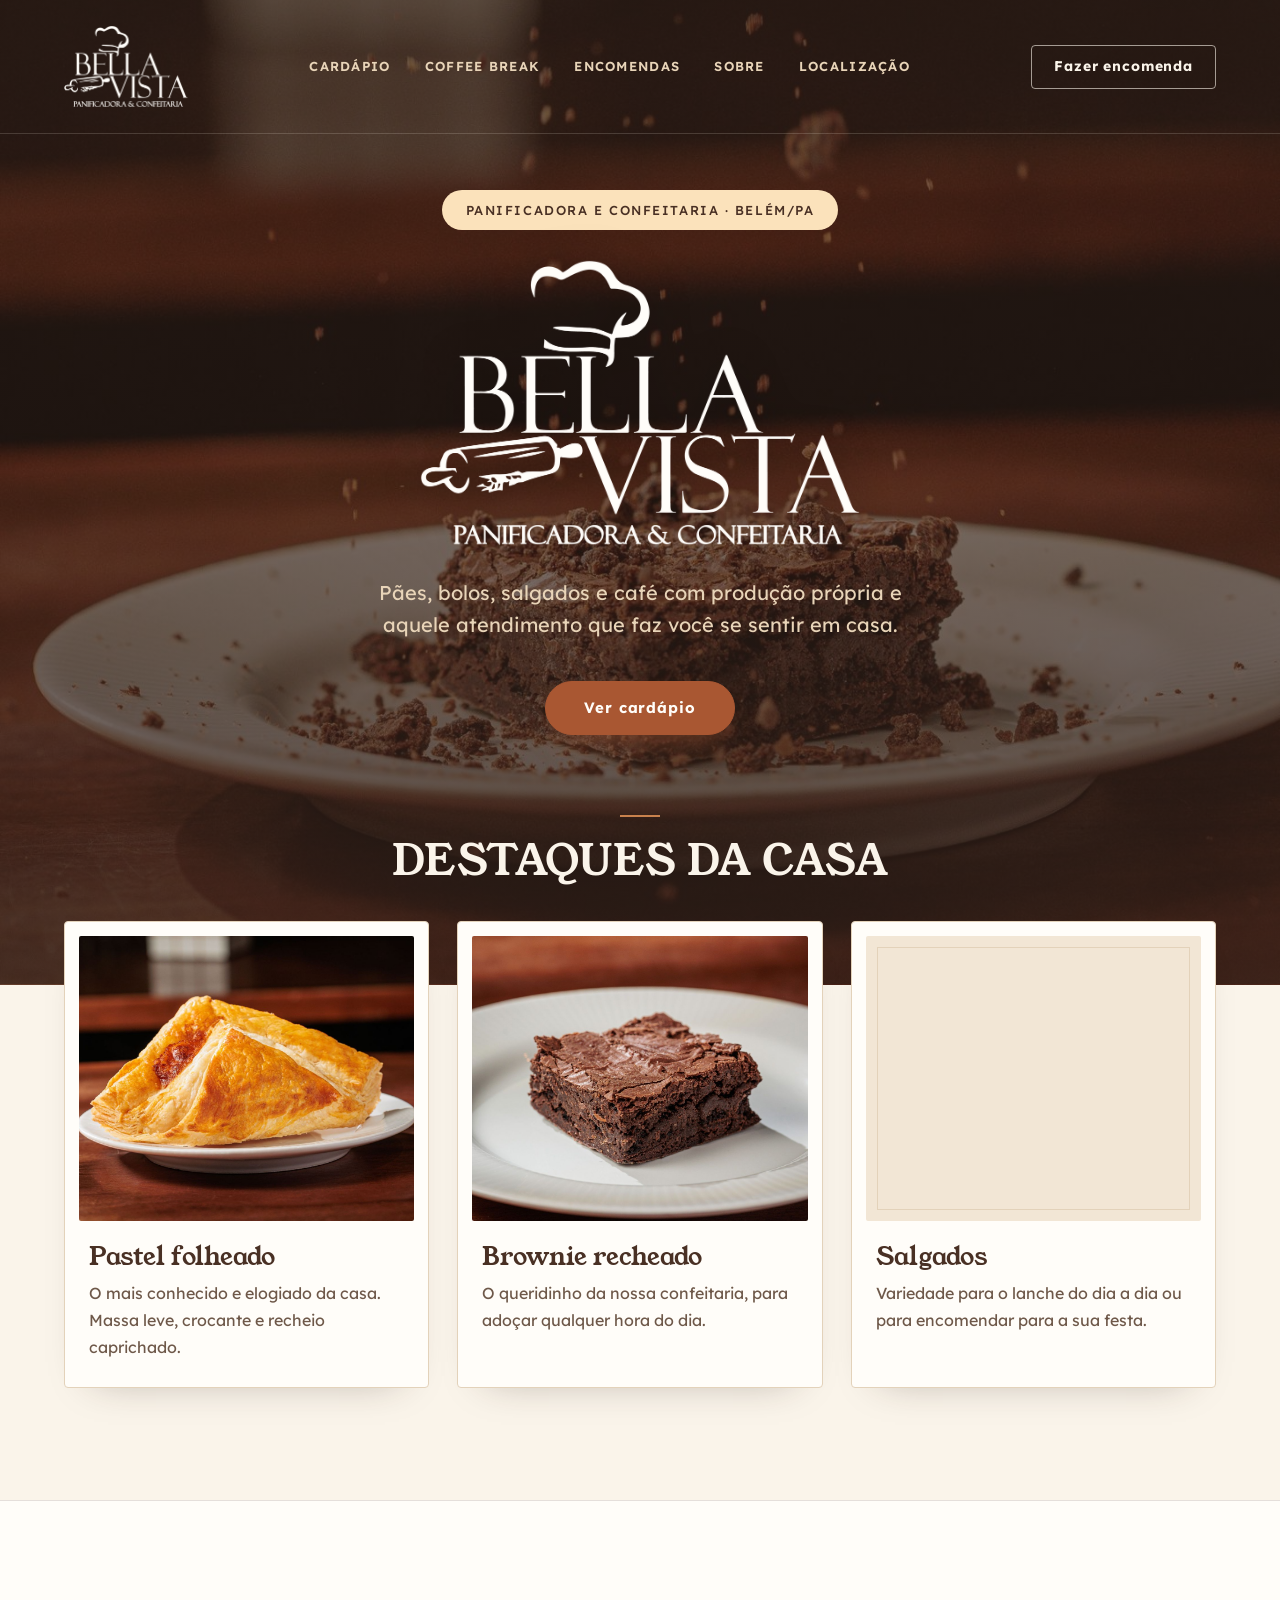
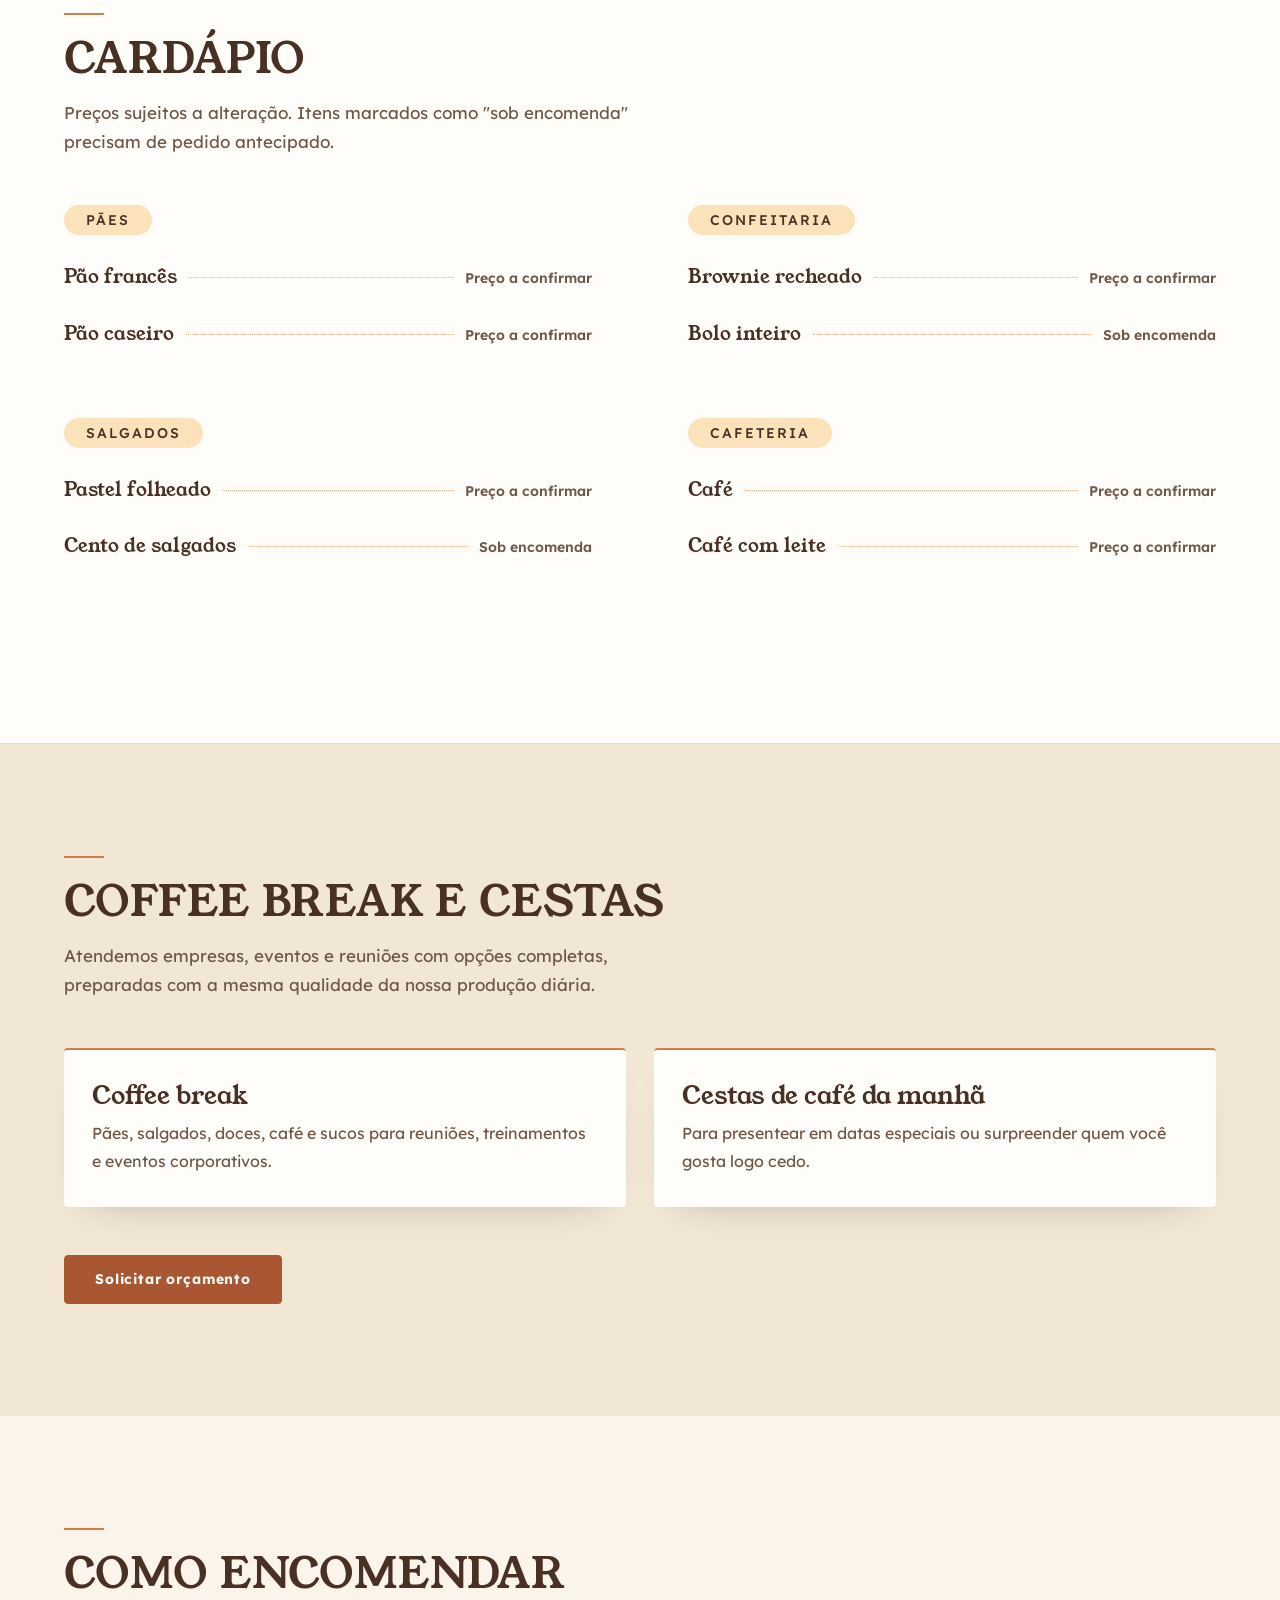
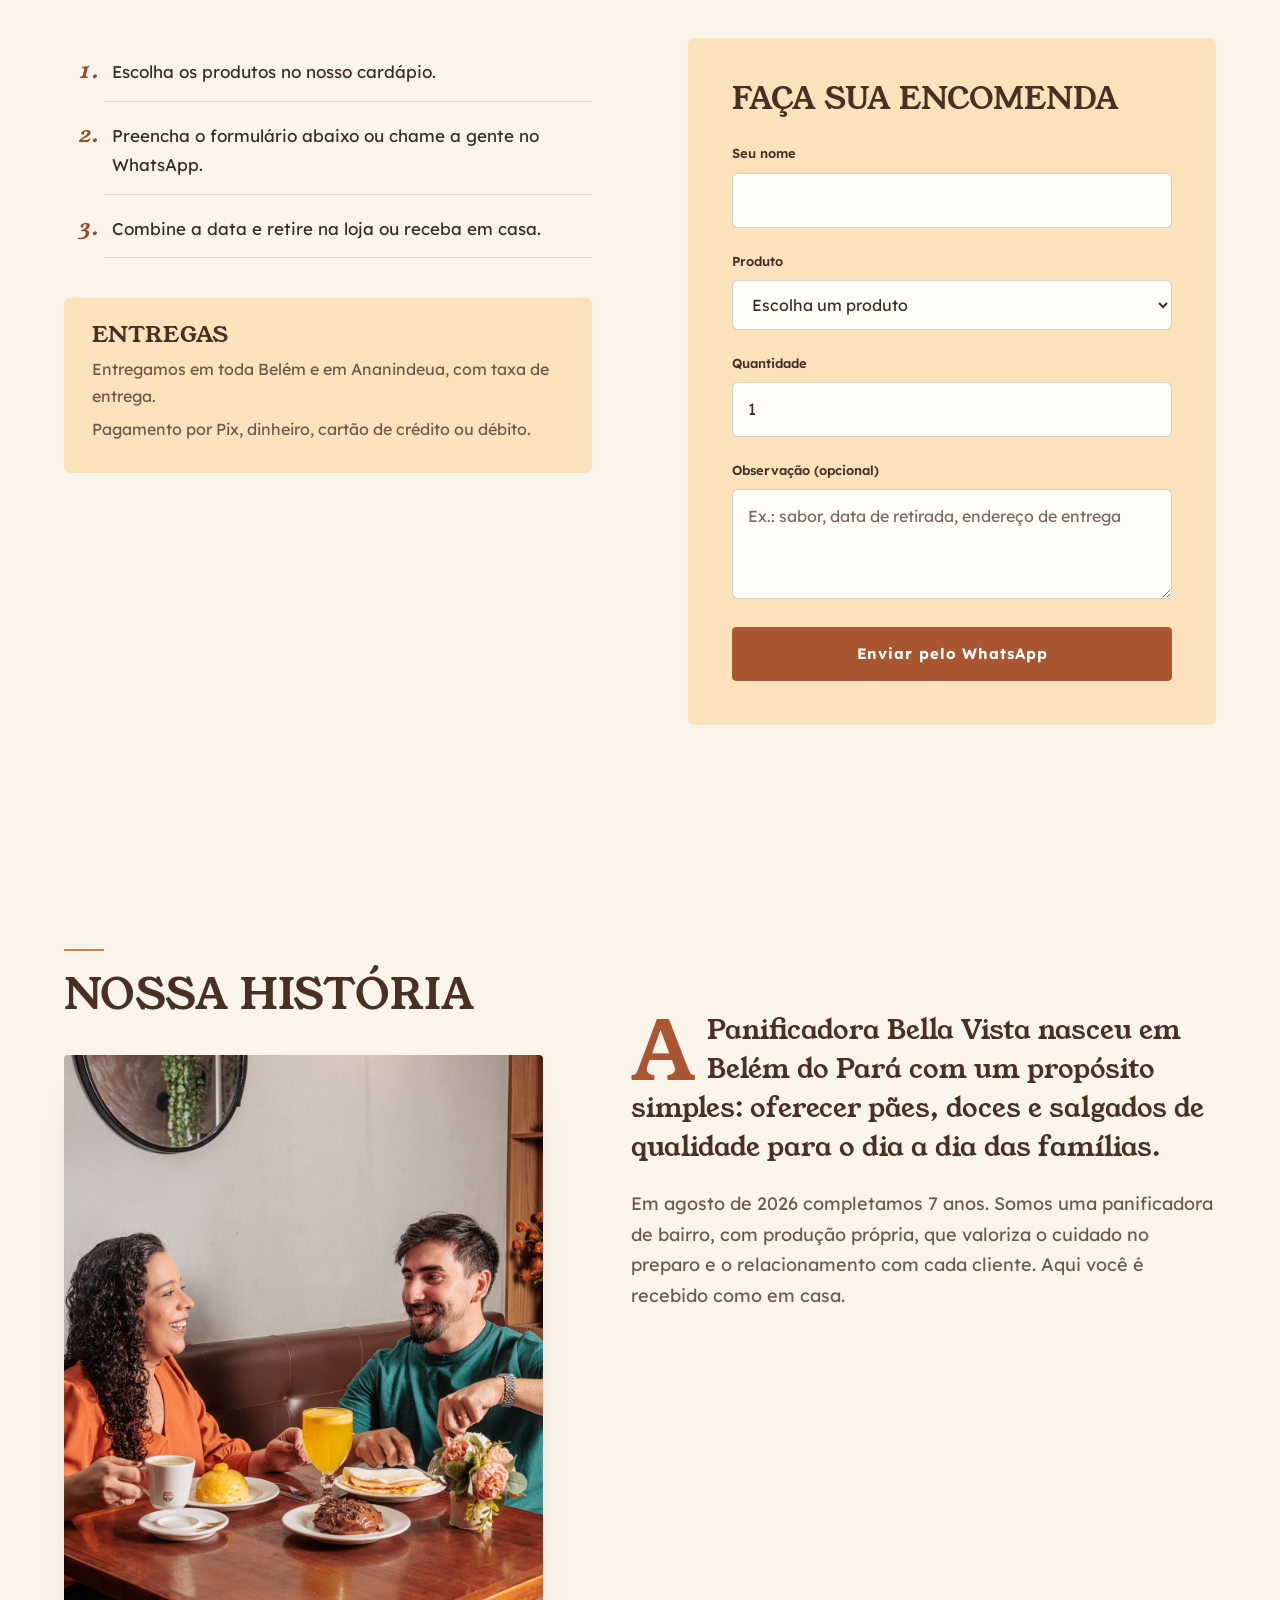
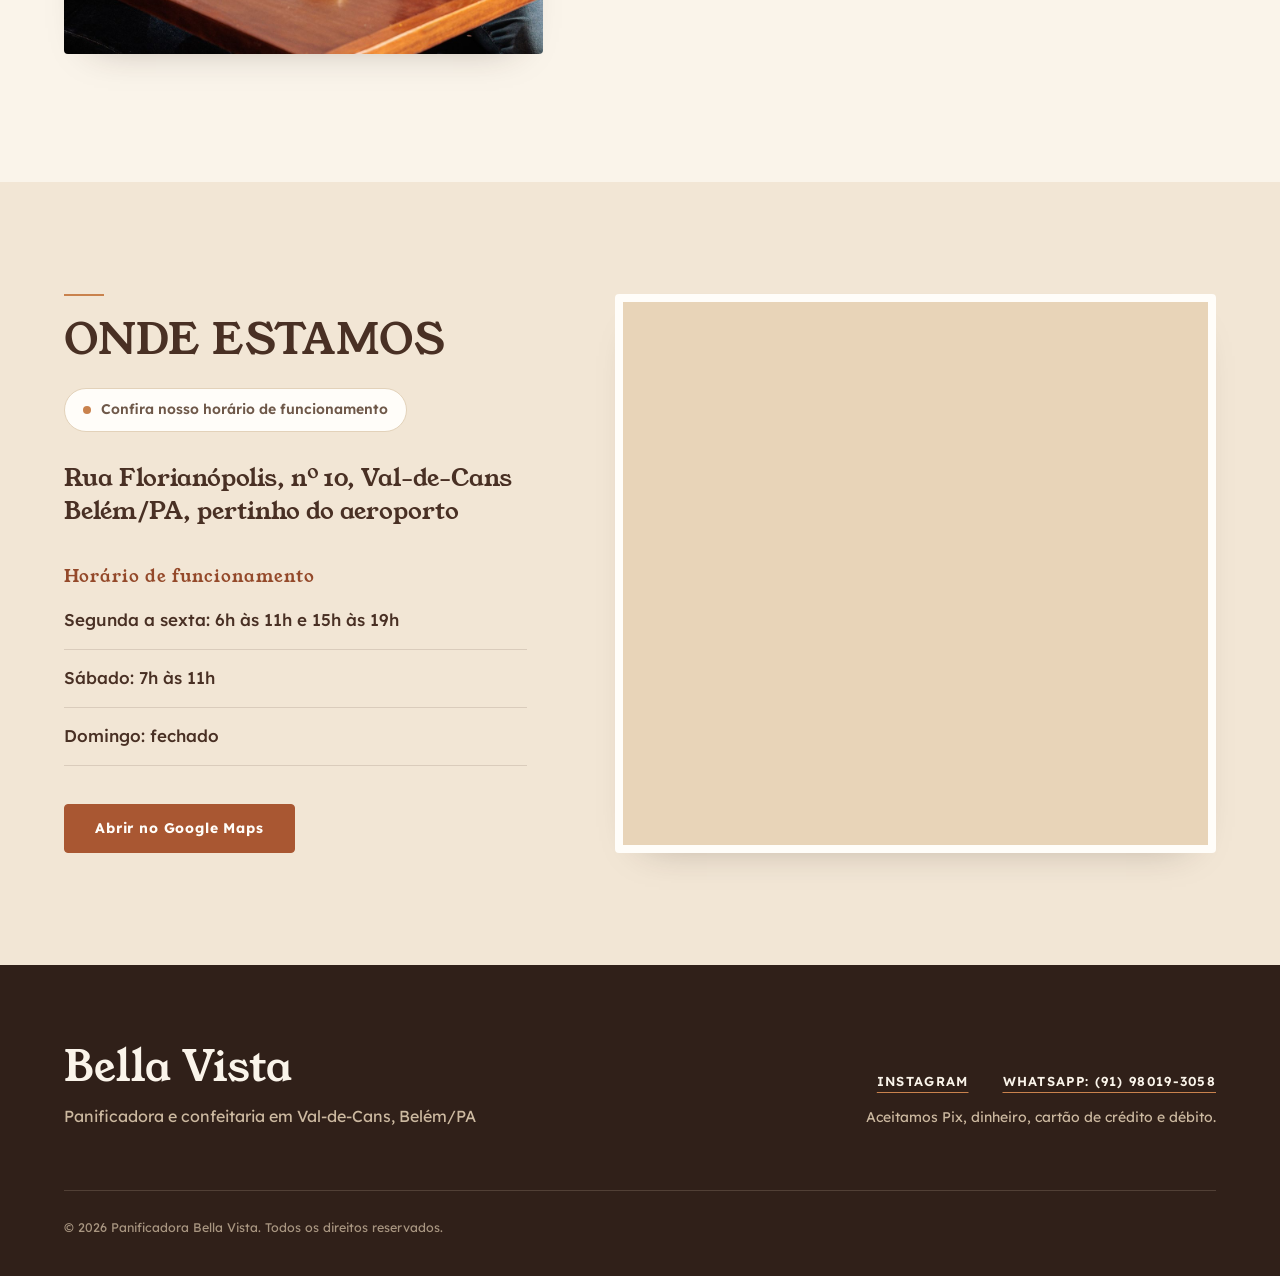
==== commit 79c0ddfd: "Troca "Padaria" por "Panificadora" nos textos do site O link do Instagram (@padariabellavista) foi m" ====
--- a/index.html
+++ b/index.html
@@ -3,7 +3,7 @@
 <head>
     <meta charset="UTF-8">
     <meta name="viewport" content="width=device-width, initial-scale=1.0">
-    <title>Padaria Bella Vista | Belém</title>
+    <title>Panificadora Bella Vista | Belém</title>
     <link href="https://fonts.googleapis.com/css2?family=Playfair+Display:wght@600;700&family=DM+Sans:wght@400;500;700&display=swap" rel="stylesheet">
     <link rel="stylesheet" href="css/style.css">
 </head>
@@ -25,15 +25,15 @@
     <main>
         <section id="inicio" class="hero">
             <div class="hero-texto">
-                <p class="etiqueta">Padaria e confeitaria · Belém/PA</p>
-                <h1>Padaria Bella Vista</h1>
+                <p class="etiqueta">Panificadora e confeitaria · Belém/PA</p>
+                <h1>Panificadora Bella Vista</h1>
                 <p>Pães, bolos, salgados e café com produção própria e aquele atendimento que faz você se sentir em casa.</p>
                 <a href="#cardapio" class="botao">Ver cardápio</a>
             </div>
 
             <div class="hero-foto">
-                <!-- quando a foto chegar: <img src="img/hero.jpg" alt="Pães e doces da Padaria Bella Vista"> -->
-                <span>Foto da padaria em breve</span>
+                <!-- quando a foto chegar: <img src="img/hero.jpg" alt="Pães e doces da Panificadora Bella Vista"> -->
+                <span>Foto da panificadora em breve</span>
             </div>
         </section>
 
@@ -161,8 +161,8 @@
 
         <section id="sobre" class="sobre">
             <h2>Nossa história</h2>
-            <p>A Padaria Bella Vista nasceu em Belém do Pará com um propósito simples: oferecer pães, doces e salgados de qualidade para o dia a dia das famílias.</p>
-            <p>Em agosto de 2026 completamos 7 anos. Somos uma padaria de bairro, com produção própria, que valoriza o cuidado no preparo e o relacionamento com cada cliente. Aqui você é recebido como em casa.</p>
+            <p>A Panificadora Bella Vista nasceu em Belém do Pará com um propósito simples: oferecer pães, doces e salgados de qualidade para o dia a dia das famílias.</p>
+            <p>Em agosto de 2026 completamos 7 anos. Somos uma panificadora de bairro, com produção própria, que valoriza o cuidado no preparo e o relacionamento com cada cliente. Aqui você é recebido como em casa.</p>
         </section>
 
         <section id="localizacao" class="localizacao">
@@ -185,7 +185,7 @@
             <iframe
                 class="mapa"
                 src="https://maps.google.com/maps?q=Rua%20Florian%C3%B3polis%2C%2010%2C%20Val-de-Cans%2C%20Bel%C3%A9m%20-%20PA&output=embed"
-                title="Mapa da Padaria Bella Vista"
+                title="Mapa da Panificadora Bella Vista"
                 loading="lazy">
             </iframe>
 
@@ -195,7 +195,7 @@
 
     <footer>
         <p class="logo">Bella Vista</p>
-        <p>Padaria e confeitaria em Val-de-Cans, Belém/PA</p>
+        <p>Panificadora e confeitaria em Val-de-Cans, Belém/PA</p>
 
         <nav>
             <a href="https://www.instagram.com/padariabellavista/" target="_blank" rel="noopener">Instagram</a>
@@ -203,7 +203,7 @@
         </nav>
 
         <p>Aceitamos Pix, dinheiro, cartão de crédito e débito.</p>
-        <p><small>&copy; 2026 Padaria Bella Vista. Todos os direitos reservados.</small></p>
+        <p><small>&copy; 2026 Panificadora Bella Vista. Todos os direitos reservados.</small></p>
     </footer>
 
     <script src="js/script.js"></script>
--- a/css/style.css
+++ b/css/style.css
@@ -4,9 +4,10 @@
    moderna, acolhedora e profissional.
    ========================================================== */
 
-/* Fontes: Playfair Display (títulos), Playfair Display SC (rótulos)
-   e Manrope (textos e navegação) */
-@import url("https://fonts.googleapis.com/css2?family=Playfair+Display:ital,wght@0,400;0,500;0,600;0,700;1,400;1,500&family=Playfair+Display+SC:wght@400;700&family=Manrope:wght@400;500;600;700&display=swap");
+/* Fontes inspiradas na apresentação de referência:
+   Young Serif no lugar da ITC Benguiat (títulos) e
+   Lexend no lugar da TT Chocolates (textos) */
+@import url("https://fonts.googleapis.com/css2?family=Young+Serif&family=Lexend:wght@300;400;500;600&display=swap");
 
 /* ===== DESIGN SYSTEM =====
    Estilo: minimalismo editorial para padaria (skill UI/UX Pro Max).
@@ -71,9 +72,13 @@
     --linha: var(--color-divider);
 
     /* tipografia */
-    --fonte-titulo: "Playfair Display", Georgia, "Times New Roman", serif;
-    --fonte-rotulo: "Playfair Display SC", "Playfair Display", Georgia, serif;
-    --fonte-texto: "Manrope", "DM Sans", "Helvetica Neue", Arial, sans-serif;
+    --fonte-titulo: "Young Serif", Georgia, "Times New Roman", serif;
+    --fonte-rotulo: "Young Serif", Georgia, serif;
+    --fonte-texto: "Lexend", "Manrope", "Helvetica Neue", Arial, sans-serif;
+
+    /* caixa creme da referência (caixa de pedido e etiquetas) */
+    --creme-pedido: #fbe2bb;
+    --creme-pedido-borda: rgba(73, 48, 36, 0.22);
 
     /* medidas */
     --lateral: max(64px, calc((100% - 1200px) / 2));
@@ -256,7 +261,10 @@
 }
 
 main section h2 {
-    font-size: 44px;
+    font-size: 42px;
+    font-weight: 400;
+    text-transform: uppercase;
+    letter-spacing: 0.01em;
     margin: 0 0 16px;
 }
 
@@ -323,6 +331,20 @@
 
 .hero .etiqueta {
     justify-content: center;
+    justify-self: center;
+    display: inline-flex;
+    background-color: var(--creme-pedido);
+    color: var(--marrom);
+    border-radius: 999px;
+    padding: 9px 24px;
+    font-size: 13px;
+    font-weight: 500;
+    letter-spacing: 0.12em;
+}
+
+.hero .etiqueta::before,
+.hero .etiqueta::after {
+    display: none;
 }
 
 /* o título principal mostra a logo; o nome continua no HTML
@@ -477,15 +499,17 @@
 }
 
 .categoria h3 {
-    font-family: var(--fonte-rotulo);
-    font-size: 17px;
-    font-weight: 400;
-    letter-spacing: 0.06em;
-    text-transform: none;
-    color: var(--color-accent-text);
-    margin: 0 0 10px;
-    padding-bottom: 12px;
-    border-bottom: 1px solid var(--marrom);
+    display: inline-block;
+    font-family: var(--fonte-texto);
+    font-size: 14px;
+    font-weight: 500;
+    letter-spacing: 0.14em;
+    text-transform: uppercase;
+    color: var(--marrom);
+    background-color: var(--creme-pedido);
+    border-radius: 999px;
+    padding: 7px 22px;
+    margin: 0 0 14px;
 }
 
 .categoria ul {
@@ -595,14 +619,15 @@
 }
 
 .entrega {
-    background-color: var(--bege-claro);
-    border-left: 2px solid var(--caramelo);
-    border-radius: 0 var(--raio) var(--raio) 0;
-    padding: 22px 26px;
+    background-color: var(--creme-pedido);
+    border-radius: 6px;
+    padding: 24px 28px;
 }
 
 .entrega h3 {
     font-size: 22px;
+    font-weight: 400;
+    text-transform: uppercase;
     margin: 0 0 8px;
 }
 
@@ -613,18 +638,19 @@
 
 /* ===== FORMULÁRIO ===== */
 .form-encomenda {
-    background-color: var(--branco);
-    border: 1px solid var(--borda);
-    border-top: 3px solid var(--laranja);
-    border-radius: var(--raio);
-    padding: 40px;
+    background-color: var(--creme-pedido);
+    border: none;
+    border-radius: 6px;
+    padding: 44px;
     display: flex;
     flex-direction: column;
-    box-shadow: var(--sombra);
+    box-shadow: none;
 }
 
 .form-encomenda h3 {
     font-size: 30px;
+    font-weight: 400;
+    text-transform: uppercase;
     margin: 0 0 26px;
 }
 
@@ -641,9 +667,9 @@
     font: inherit;
     font-size: 16px;
     color: var(--texto);
-    background-color: var(--creme);
-    border: 1px solid var(--borda);
-    border-radius: var(--raio);
+    background-color: var(--branco);
+    border: 1px solid var(--creme-pedido-borda);
+    border-radius: 6px;
     padding: 13px 15px;
     margin-bottom: 22px;
     width: 100%;
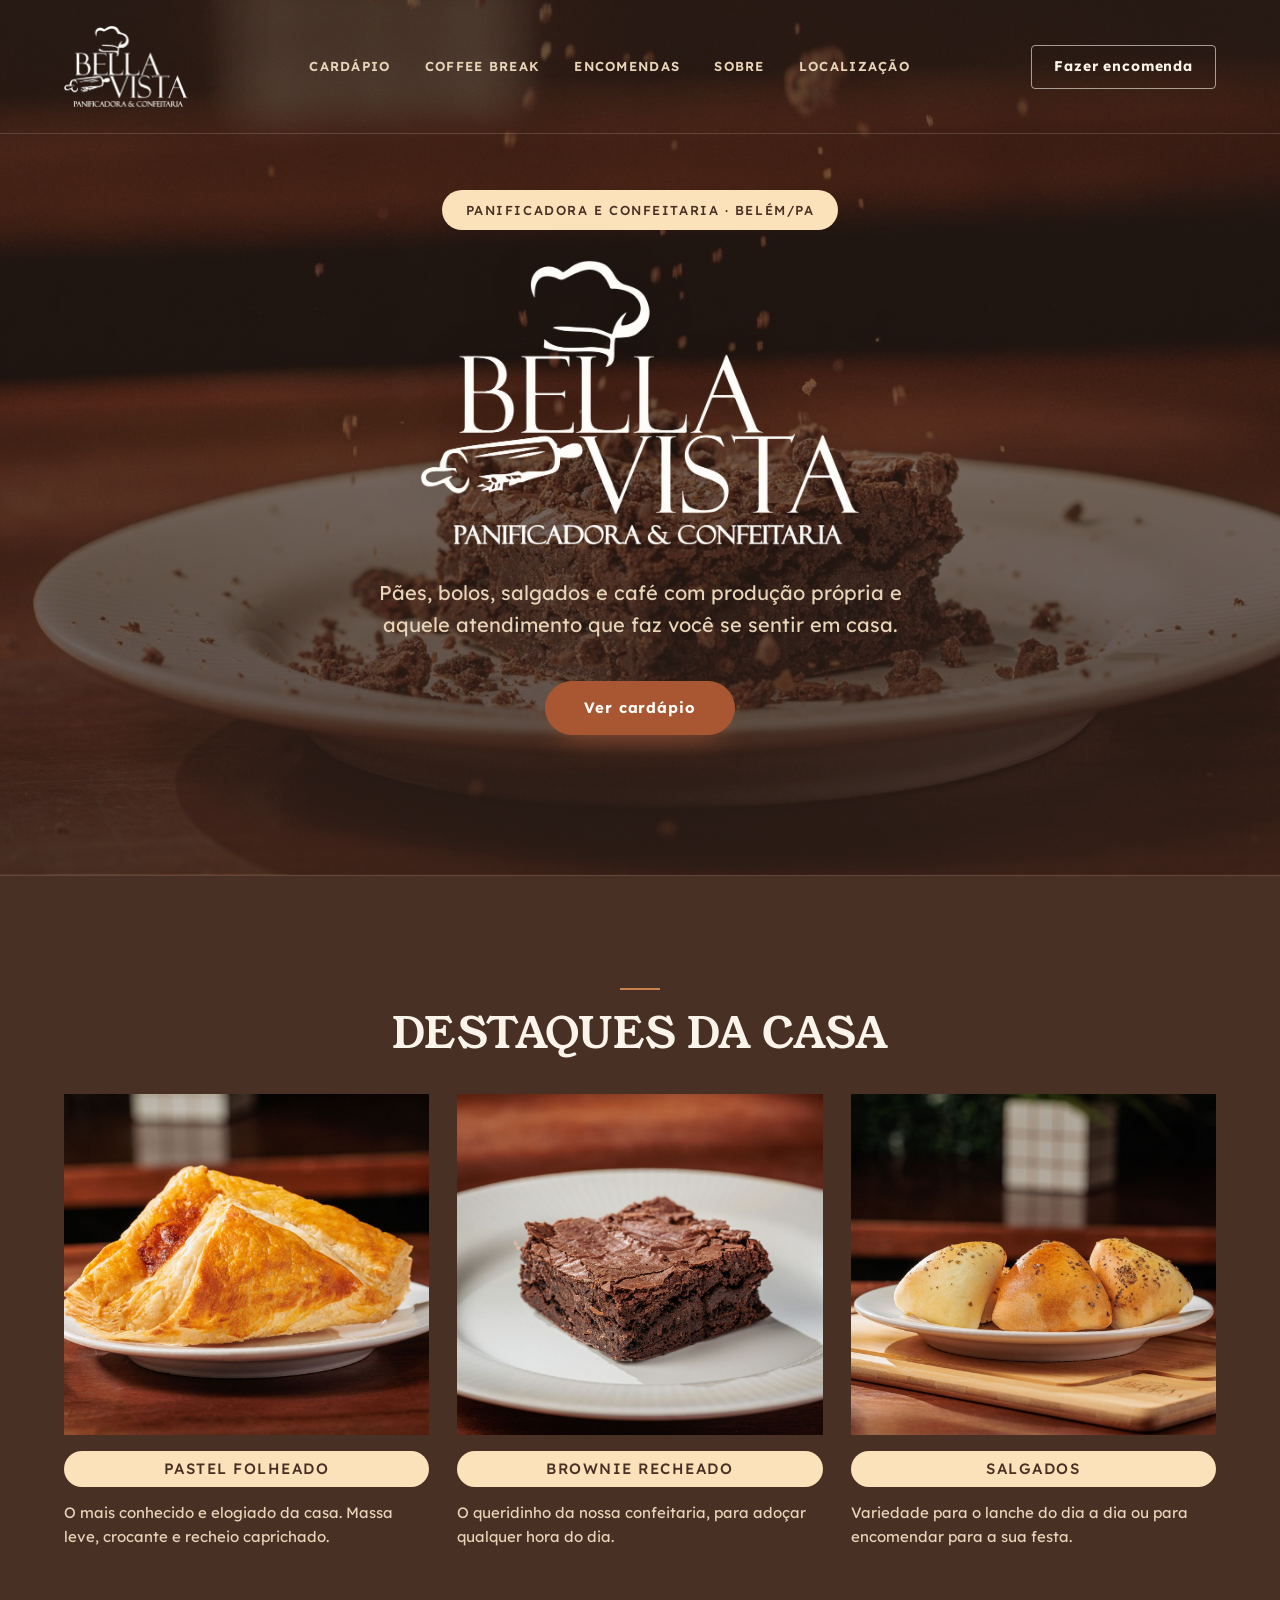
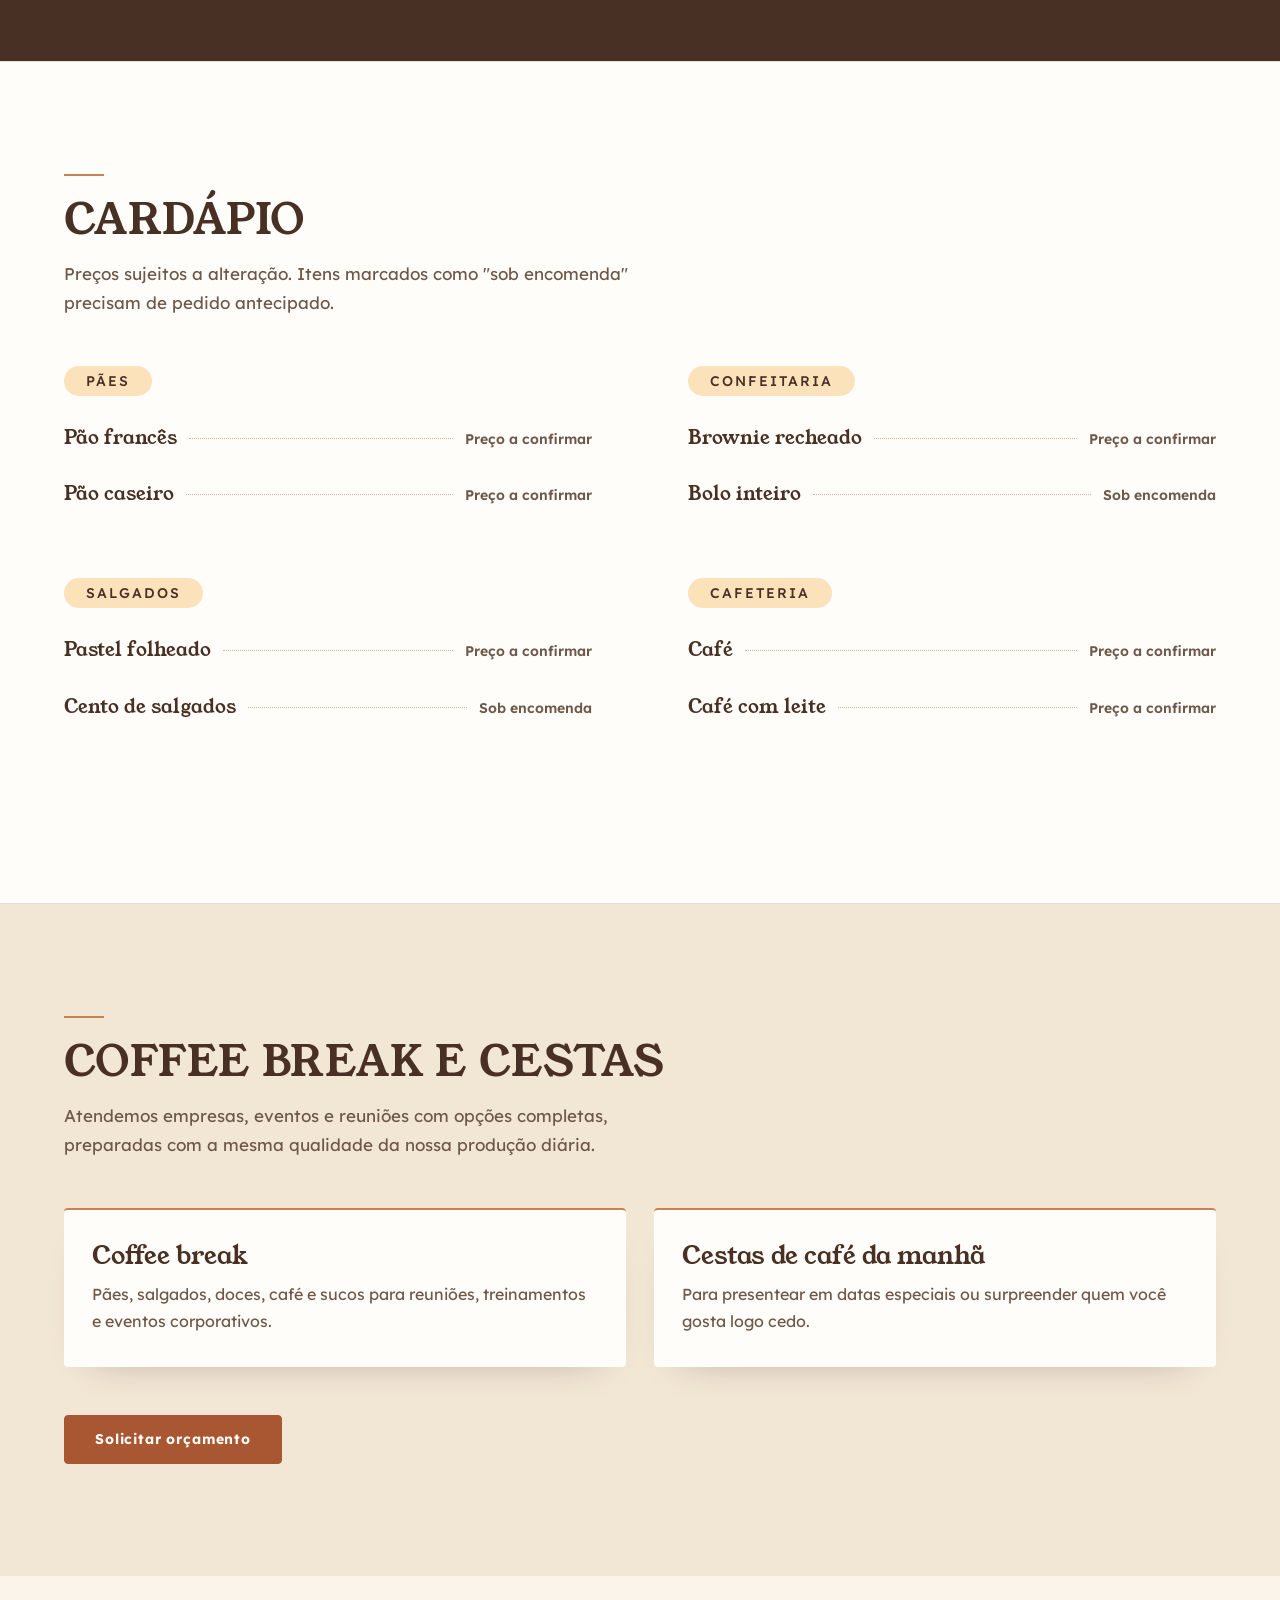
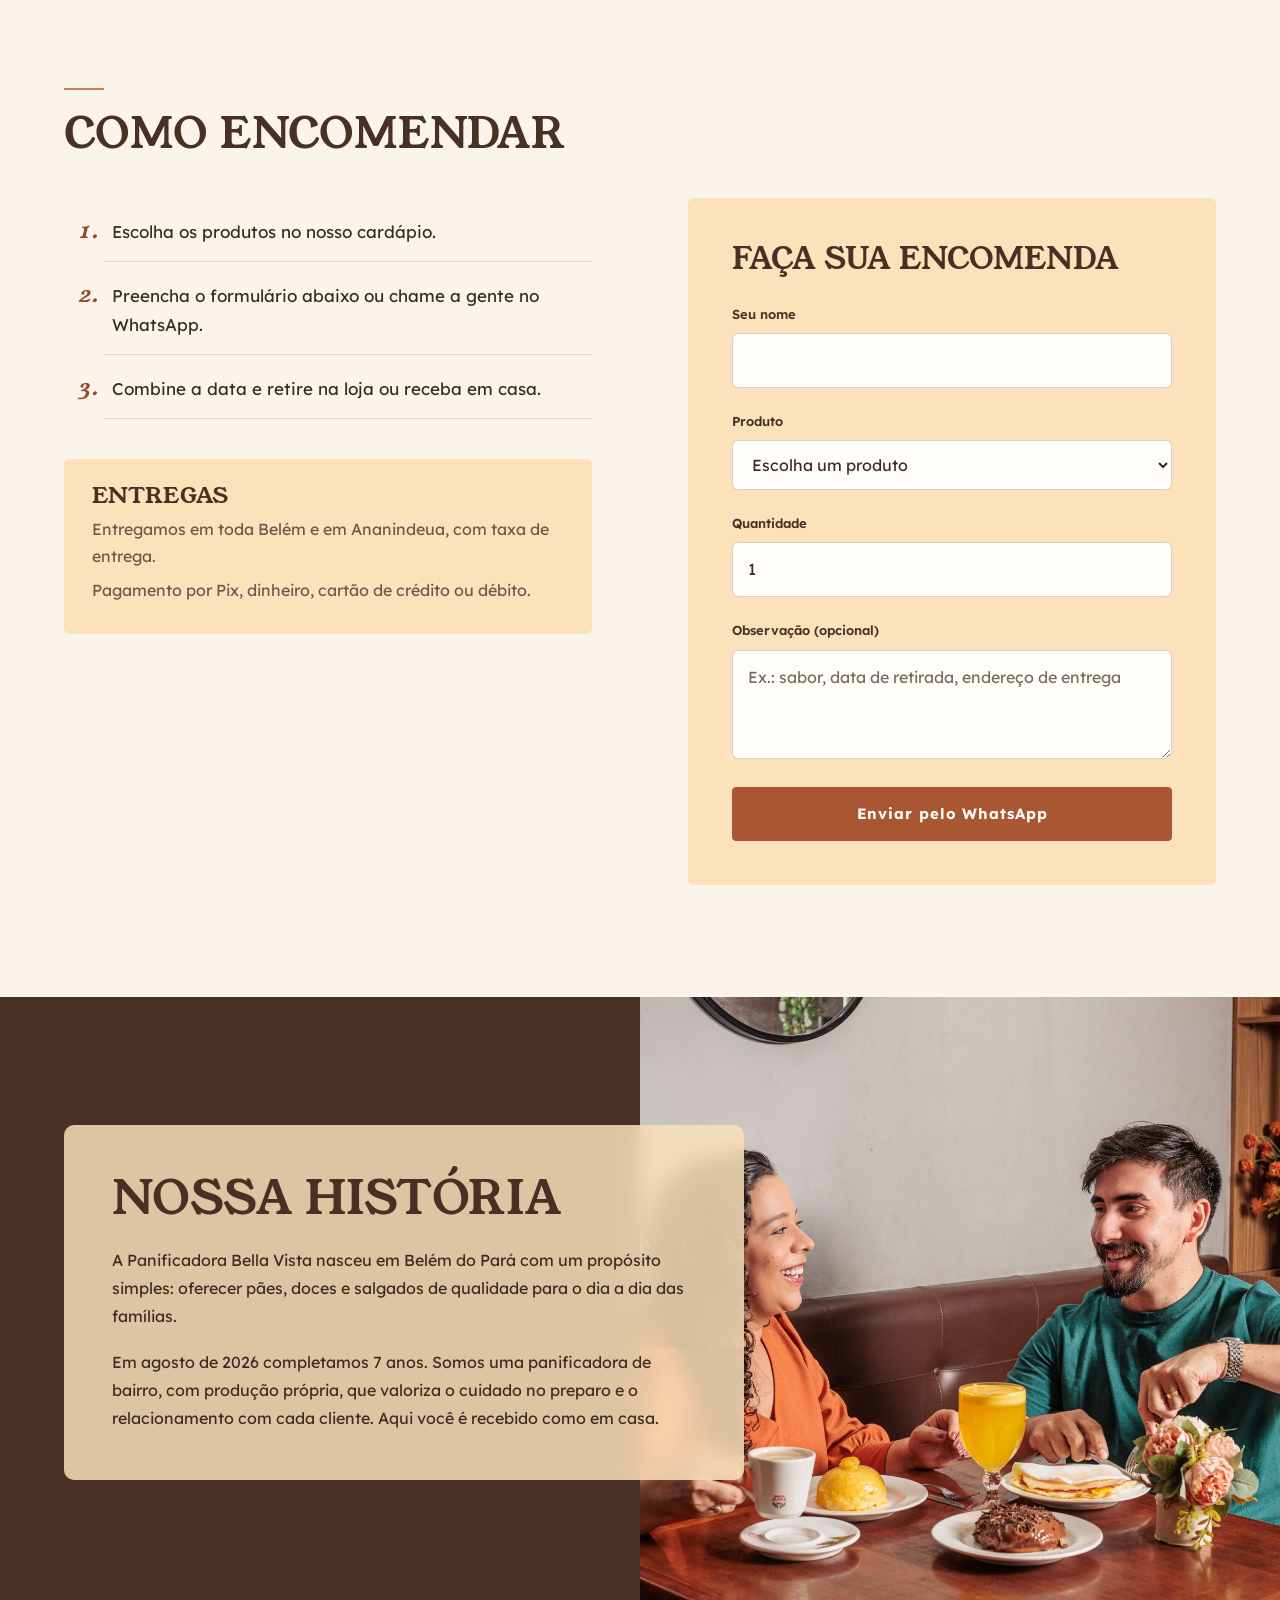
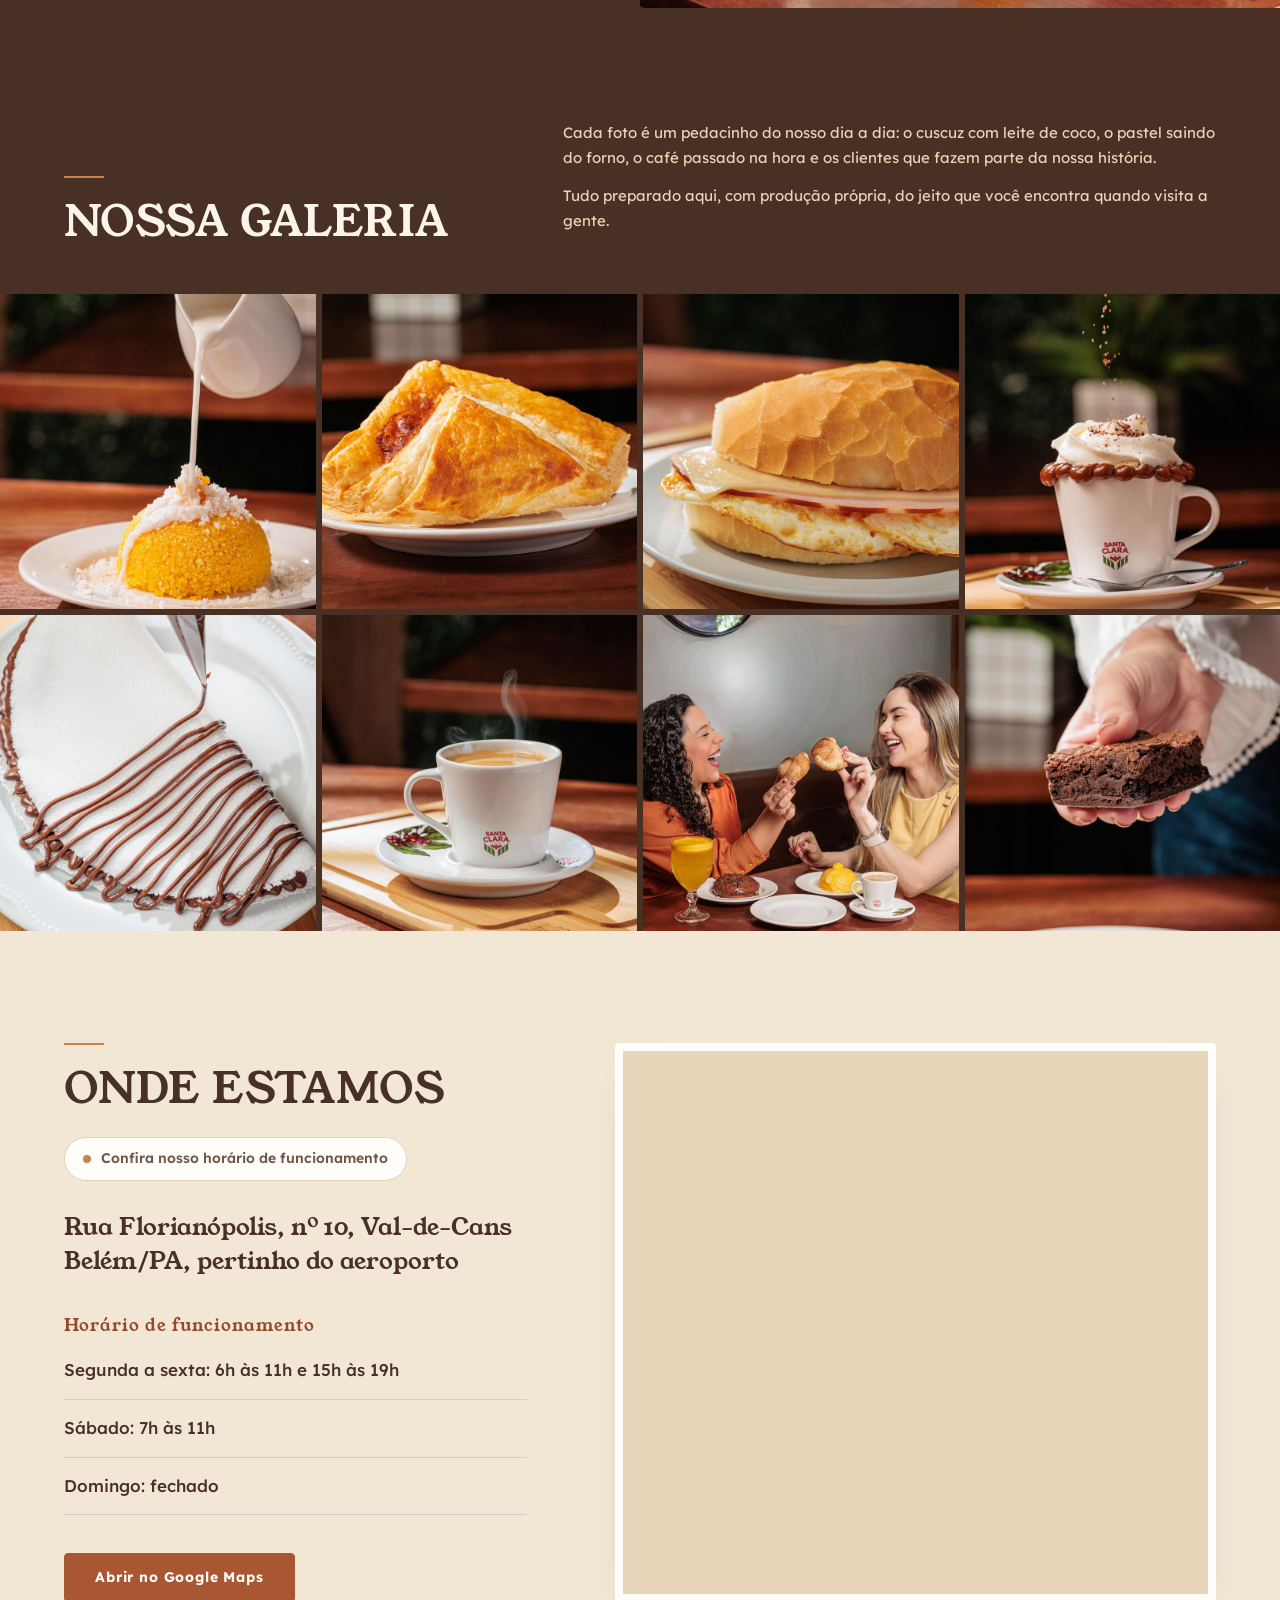
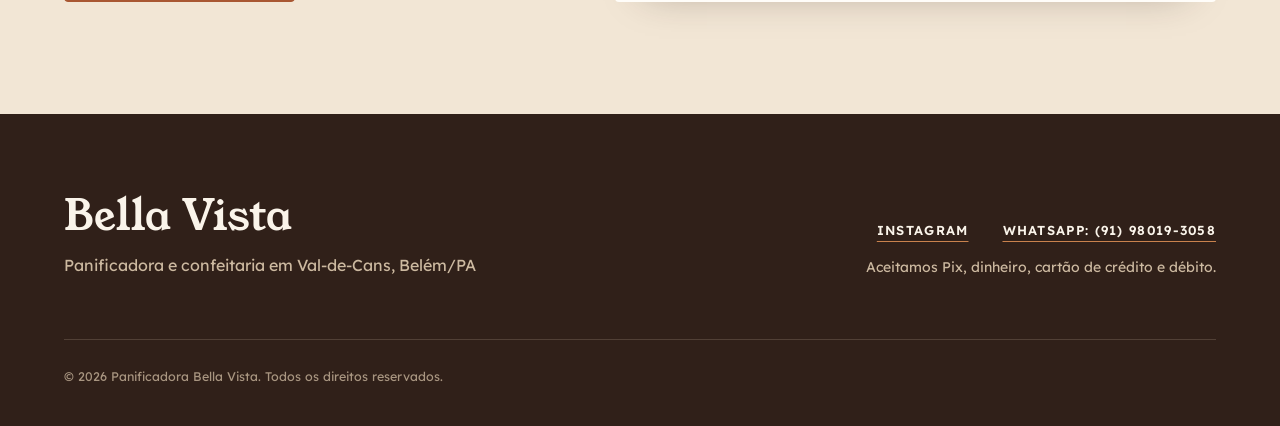
==== commit 2cc4a8ce: "Adiciona galeria de fotos no estilo "Our Latest Work" Co-Authored-By: Claude Opus 5.5 <noreply@anthr" ====
--- a/index.html
+++ b/index.html
@@ -165,6 +165,27 @@
             <p>Em agosto de 2026 completamos 7 anos. Somos uma panificadora de bairro, com produção própria, que valoriza o cuidado no preparo e o relacionamento com cada cliente. Aqui você é recebido como em casa.</p>
         </section>
 
+        <section id="galeria" class="galeria">
+            <div class="galeria-topo">
+                <h2>Nossa galeria</h2>
+                <div>
+                    <p>Cada foto é um pedacinho do nosso dia a dia: o cuscuz com leite de coco, o pastel saindo do forno, o café passado na hora e os clientes que fazem parte da nossa história.</p>
+                    <p>Tudo preparado aqui, com produção própria, do jeito que você encontra quando visita a gente.</p>
+                </div>
+            </div>
+
+            <div class="galeria-fotos">
+                <img src="img/galeria-cuscuz-leite-coco.jpg" alt="Cuscuz recebendo leite de coco" loading="lazy">
+                <img src="img/galeria-pastel-folheado.jpg" alt="Pastel folheado dourado no prato" loading="lazy">
+                <img src="img/galeria-pao-ovo-presunto.jpg" alt="Pão com ovo, presunto e queijo" loading="lazy">
+                <img src="img/galeria-cappuccino.jpg" alt="Cappuccino com chantilly e doce de leite" loading="lazy">
+                <img src="img/galeria-tapioca-chocolate.jpg" alt="Tapioca recebendo calda de chocolate" loading="lazy">
+                <img src="img/galeria-cafe.jpg" alt="Xícara de café quente sobre tábua de madeira" loading="lazy">
+                <img src="img/galeria-amigas.jpg" alt="Duas amigas rindo durante o café da manhã na Bella Vista" loading="lazy">
+                <img src="img/galeria-brownie.jpg" alt="Mão segurando um pedaço de brownie" loading="lazy">
+            </div>
+        </section>
+
         <section id="localizacao" class="localizacao">
             <h2>Onde estamos</h2>
 
--- a/css/style.css
+++ b/css/style.css
@@ -295,7 +295,7 @@
     text-align: center;
     min-height: 860px;
     padding-top: 190px;
-    padding-bottom: 250px;
+    padding-bottom: 140px;
     background-color: var(--marrom-profundo);
     background-image:
         linear-gradient(180deg, rgba(48, 32, 25, 0.72) 0%, rgba(48, 32, 25, 0.6) 45%, rgba(48, 32, 25, 0.82) 100%),
@@ -390,9 +390,9 @@
 /* ===== DESTAQUES: cards sobrepostos ao hero ===== */
 .destaques {
     position: relative;
-    margin-top: -170px;
-    padding-top: 0;
-    background: none;
+    margin-top: 0;
+    background-color: var(--marrom);
+    border-top: 1px solid rgba(250, 244, 234, 0.12);
 }
 
 .cards {
@@ -419,23 +419,53 @@
     color: var(--texto-suave);
 }
 
+/* destaques no estilo "Our Menu" da referência:
+   foto retangular, etiqueta creme em pílula e texto curto */
+.destaques .cards {
+    grid-template-columns: repeat(auto-fit, minmax(220px, 1fr));
+    gap: 28px;
+}
+
 .destaques .card {
-    box-shadow: var(--sombra);
-    transition: transform 250ms ease, box-shadow 250ms ease;
+    background: none;
+    border: none;
+    box-shadow: none;
+    padding: 0;
+    transition: transform 250ms ease;
 }
 
 .destaques .card:hover {
-    transform: translateY(-3px);
-    box-shadow: var(--sombra-hover);
-}
-
-/* espaço da foto em cada card */
+    transform: translateY(-4px);
+}
+
+.destaques .card h3 {
+    font-family: var(--fonte-texto);
+    font-size: 15px;
+    font-weight: 500;
+    letter-spacing: 0.1em;
+    text-transform: uppercase;
+    text-align: center;
+    color: var(--marrom);
+    background-color: var(--creme-pedido);
+    border-radius: 999px;
+    padding: 9px 16px;
+    margin: 0 0 14px;
+}
+
+.destaques .card p {
+    margin: 0;
+    font-size: 15px;
+    line-height: 1.6;
+    color: var(--bege);
+}
+
 .destaques .card::before {
     content: "";
     display: block;
-    aspect-ratio: 4 / 3.4;
-    margin-bottom: 22px;
-    border-radius: 2px;
+    width: 100%;
+    aspect-ratio: 1.07 / 1;
+    margin: 0 0 16px;
+    border-radius: 0;
     background-color: var(--bege-claro);
     background-position: center;
     background-size: cover;
@@ -444,7 +474,8 @@
 
 .destaques .card:nth-child(1)::before {
     background-image: url("../img/pastel-folheado.jpg");
-    background-position: center 60%;
+    background-position: 45% 60%;
+    background-size: cover;
 }
 
 .destaques .card:nth-child(2)::before {
@@ -452,11 +483,10 @@
     background-position: center 62%;
 }
 
-/* salgados: moldura discreta até chegar a foto */
 .destaques .card:nth-child(3)::before {
-    background-color: var(--bege-claro);
-    outline: 1px solid var(--borda);
-    outline-offset: -12px;
+    background-image: url("../img/salgados.jpg");
+    background-position: center 64%;
+    background-size: cover;
 }
 
 /* o título da seção fica sobre o fundo do hero */
@@ -701,52 +731,122 @@
     font-size: 15px;
 }
 
-/* ===== SOBRE ===== */
+/* ===== SOBRE (estilo "Our Story" da referência) =====
+   Metade marrom, metade foto, e uma caixa creme por cima das duas.
+   A caixa é formada pelo título e pelos parágrafos, cada um com o mesmo fundo. */
 .sobre {
-    background-color: var(--creme);
+    position: relative;
+    display: block;
+    background-color: var(--marrom);
+    padding-top: 128px;
+    padding-bottom: 128px;
+    overflow: hidden;
+}
+
+/* foto ocupando a metade direita */
+.sobre::before {
+    content: "";
+    position: absolute;
+    top: 0;
+    right: 0;
+    bottom: 0;
+    width: 50%;
+    background: var(--bege) url("../img/nossa-historia.jpg") center 45% / cover no-repeat;
+}
+
+.sobre h2,
+.sobre p {
+    position: relative;
+    z-index: 1;
+    width: min(680px, 62%);
+    max-width: none;
+    /* creme levemente transparente, com desfoque suave do que está atrás */
+    background-color: rgba(251, 226, 187, 0.84);
+    -webkit-backdrop-filter: blur(10px);
+    backdrop-filter: blur(10px);
+    margin: 0;
+}
+
+.sobre h2 {
+    padding: 48px 48px 20px;
+    font-size: 46px;
+    border-radius: 10px 10px 0 0;
+}
+
+.sobre h2::before {
+    display: none;
+}
+
+.sobre p {
+    padding: 0 48px 18px;
+    font-size: 16px;
+    line-height: 1.75;
+    color: var(--texto);
+}
+
+.sobre > p:last-of-type {
+    padding-bottom: 48px;
+    border-radius: 0 0 10px 10px;
+}
+
+/* ===== GALERIA (estilo "Our Latest Work" da referência) ===== */
+.galeria {
+    background-color: var(--marrom);
+    padding-left: 0;
+    padding-right: 0;
+    padding-bottom: 0;
+}
+
+.galeria-topo {
     display: grid;
-    grid-template-columns: 0.9fr 1.1fr;
-    grid-template-rows: auto 1fr;
-    column-gap: 88px;
-    align-items: start;
-}
-
-.sobre h2 {
-    grid-row: span 2;
-}
-
-/* foto da produção artesanal, abaixo do título */
-.sobre h2::after {
-    content: "";
+    grid-template-columns: 0.8fr 1.2fr;
+    gap: 64px;
+    align-items: end;
+    padding: 0 var(--lateral) 48px;
+}
+
+.galeria h2 {
+    color: var(--creme);
+    margin: 0;
+}
+
+.galeria-topo p {
+    color: var(--bege);
+    font-size: 15px;
+    line-height: 1.7;
+    margin: 0 0 12px;
+    max-width: none;
+}
+
+.galeria-fotos {
+    display: grid;
+    grid-template-columns: repeat(4, 1fr);
+    gap: 6px;
+}
+
+.galeria-fotos img {
     display: block;
-    aspect-ratio: 4 / 5;
-    margin-top: 36px;
-    border-radius: var(--raio);
-    background: var(--bege) url("../img/nossa-historia.jpg") center 55% / cover no-repeat;
-    box-shadow: var(--sombra);
-}
-
-.sobre p {
-    font-size: 18px;
-    max-width: 600px;
-    margin: 0 0 22px;
-    color: var(--texto-suave);
-}
-
-.sobre > p:first-of-type {
-    font-family: var(--fonte-titulo);
-    font-size: 27px;
-    line-height: 1.45;
-    color: var(--marrom);
-    margin-top: 62px;
-}
-
-.sobre > p:first-of-type::first-letter {
-    float: left;
-    font-size: 82px;
-    line-height: 0.82;
-    padding: 8px 12px 0 0;
-    color: var(--laranja);
+    width: 100%;
+    aspect-ratio: 1 / 1;
+    object-fit: cover;
+    transition: filter 250ms ease;
+}
+
+.galeria-fotos img:hover {
+    filter: brightness(1.08);
+}
+
+@media (max-width: 768px) {
+    .galeria-topo {
+        grid-template-columns: 1fr;
+        gap: 20px;
+        padding-bottom: 32px;
+    }
+
+    .galeria-fotos {
+        grid-template-columns: repeat(2, 1fr);
+        gap: 4px;
+    }
 }
 
 /* ===== LOCALIZAÇÃO ===== */
@@ -953,7 +1053,7 @@
         gap: 48px;
         min-height: 0;
         padding-top: 250px;
-        padding-bottom: 200px;
+        padding-bottom: 110px;
     }
 
     .hero h1 {
@@ -961,14 +1061,18 @@
     }
 
     .destaques {
-        margin-top: -140px;
+        margin-top: 0;
     }
 
     .cardapio,
     .como-encomendar,
-    .sobre,
     .localizacao {
         column-gap: 56px;
+    }
+
+    .sobre h2,
+    .sobre p {
+        width: min(560px, 64%);
     }
 
     .form-encomenda {
@@ -1034,7 +1138,7 @@
         grid-template-columns: 1fr;
         gap: 40px;
         padding-top: 200px;
-        padding-bottom: 150px;
+        padding-bottom: 90px;
         background-image:
             linear-gradient(180deg, rgba(48, 32, 25, 0.9) 0%, rgba(48, 32, 25, 0.72) 55%, rgba(48, 32, 25, 0.85) 100%),
             url("../img/hero-brownie.jpg");
@@ -1062,11 +1166,38 @@
 
 
     .destaques {
-        margin-top: -100px;
+        margin-top: 0;
     }
 
     .cards {
         gap: 24px;
+    }
+
+    /* destaques menores no celular */
+    .destaques .cards {
+        gap: 32px;
+        justify-items: center;
+    }
+
+    .destaques .card {
+        width: 100%;
+        max-width: 280px;
+    }
+
+    .destaques .card::before {
+        aspect-ratio: 4 / 3;
+        margin-bottom: 12px;
+    }
+
+    .destaques .card h3 {
+        font-size: 13px;
+        padding: 7px 14px;
+        margin-bottom: 10px;
+    }
+
+    .destaques .card p {
+        font-size: 14px;
+        text-align: center;
     }
 
     .categoria {
@@ -1091,26 +1222,35 @@
         padding: 28px 22px;
     }
 
+    /* celular: foto em cima e a caixa creme subindo um pouco sobre ela */
     .sobre {
-        grid-template-columns: 1fr;
-        grid-template-rows: none;
+        padding-top: 260px;
+        padding-bottom: 56px;
+    }
+
+    .sobre::before {
+        width: 100%;
+        height: 300px;
+        bottom: auto;
+    }
+
+    .sobre h2,
+    .sobre p {
+        width: 100%;
     }
 
     .sobre h2 {
-        grid-row: auto;
-    }
-
-    .sobre h2::after {
-        aspect-ratio: 4 / 4.2;
-    }
-
-    .sobre > p:first-of-type {
-        font-size: 21px;
-        margin-top: 36px;
-    }
-
-    .sobre > p:first-of-type::first-letter {
-        font-size: 64px;
+        padding: 32px 24px 14px;
+        font-size: 32px;
+    }
+
+    .sobre p {
+        padding: 0 24px 14px;
+        font-size: 15px;
+    }
+
+    .sobre > p:last-of-type {
+        padding-bottom: 32px;
     }
 
     .localizacao {
@@ -1162,6 +1302,43 @@
     }
 }
 
+/* ===== PARALLAX =====
+   As fotos se movem mais devagar que a página ao rolar.
+   Feito só com CSS (animações ligadas à rolagem). Navegadores que ainda
+   não suportam mostram as fotos paradas, e quem pediu "reduzir movimento"
+   no sistema também vê as fotos paradas. */
+@keyframes parallax-hero {
+    from { background-position: center 58%, center 58%; }
+    to   { background-position: center 58%, center 85%; }
+}
+
+@keyframes parallax-foto {
+    from { background-position: center 20%; }
+    to   { background-position: center 80%; }
+}
+
+@supports (animation-timeline: view()) {
+    @media (prefers-reduced-motion: no-preference) {
+        .hero {
+            animation: parallax-hero linear both;
+            animation-timeline: view();
+            animation-range: exit;
+        }
+
+        .sobre,
+        .destaques .card {
+            view-timeline-name: --foto;
+        }
+
+        .sobre::before,
+        .destaques .card::before {
+            animation: parallax-foto linear both;
+            animation-timeline: --foto;
+            animation-range: cover;
+        }
+    }
+}
+
 /* ===== MOVIMENTO REDUZIDO ===== */
 @media (prefers-reduced-motion: reduce) {
     html {
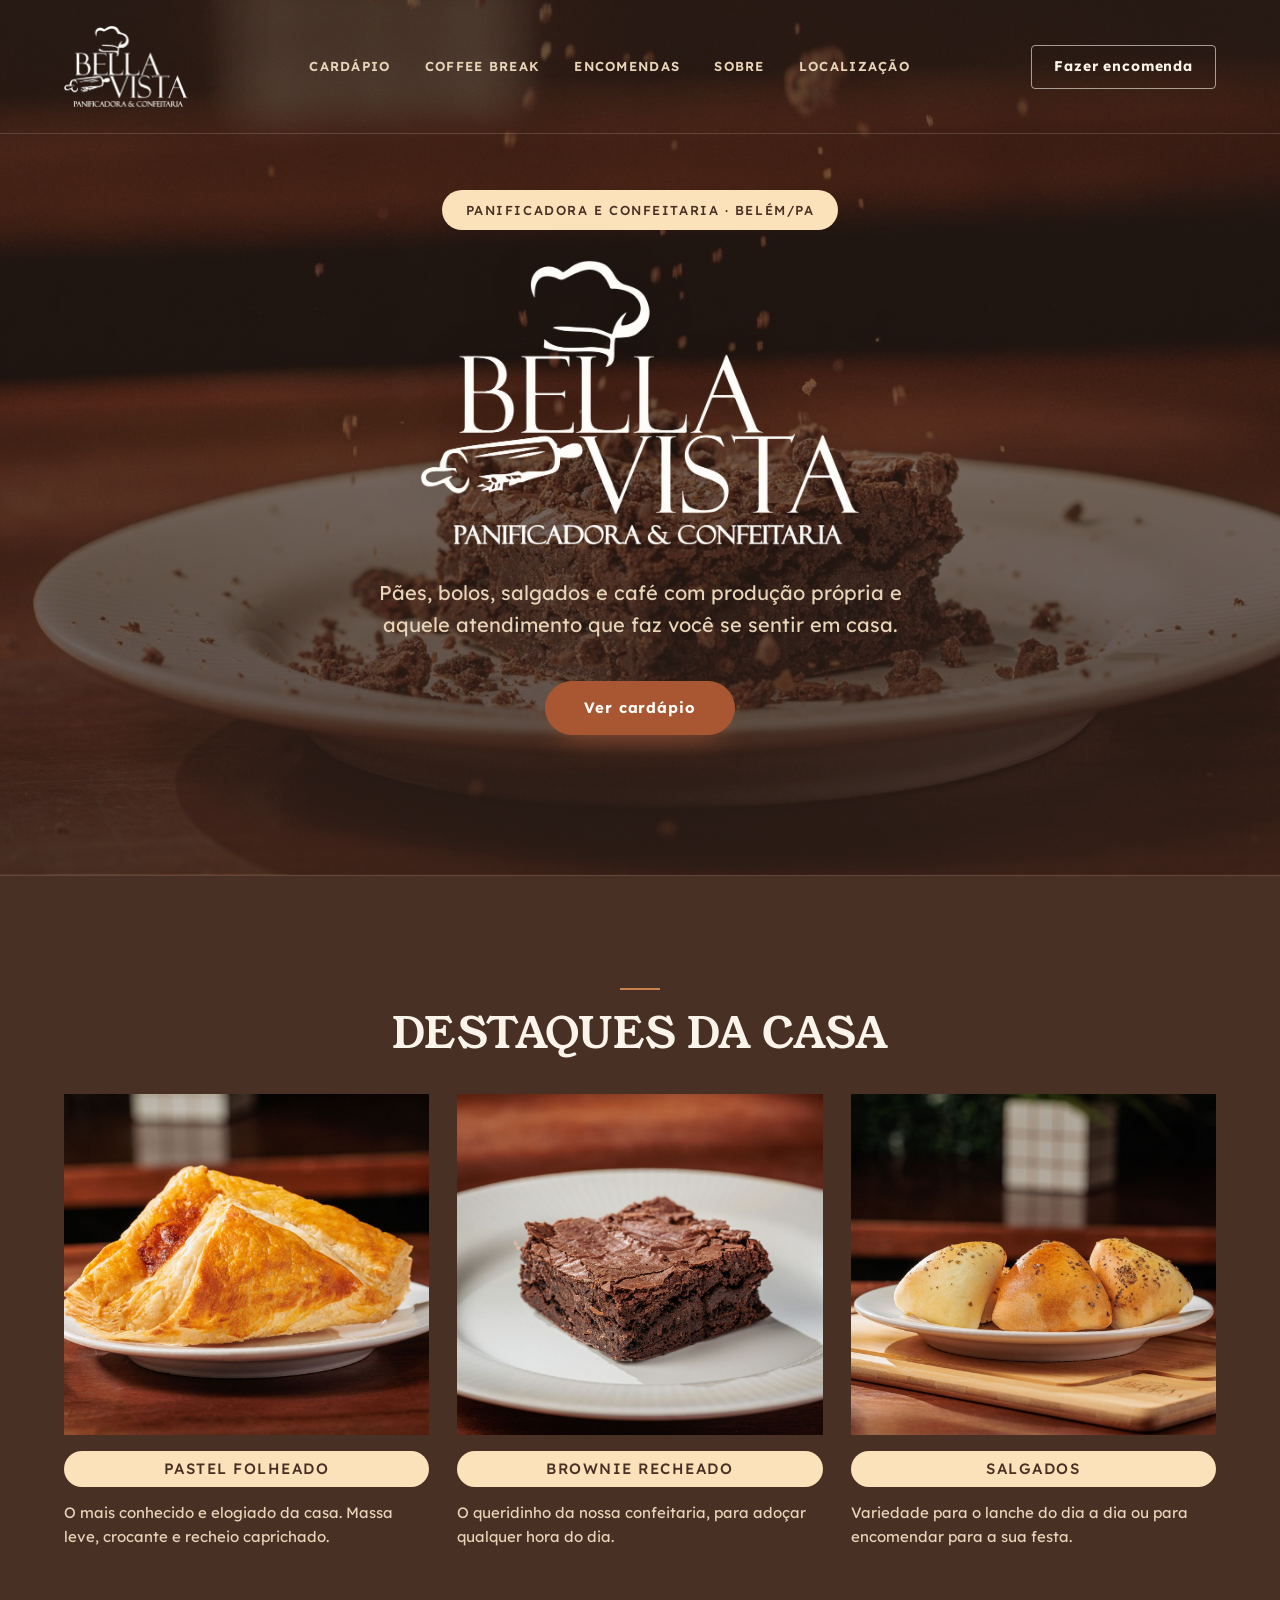
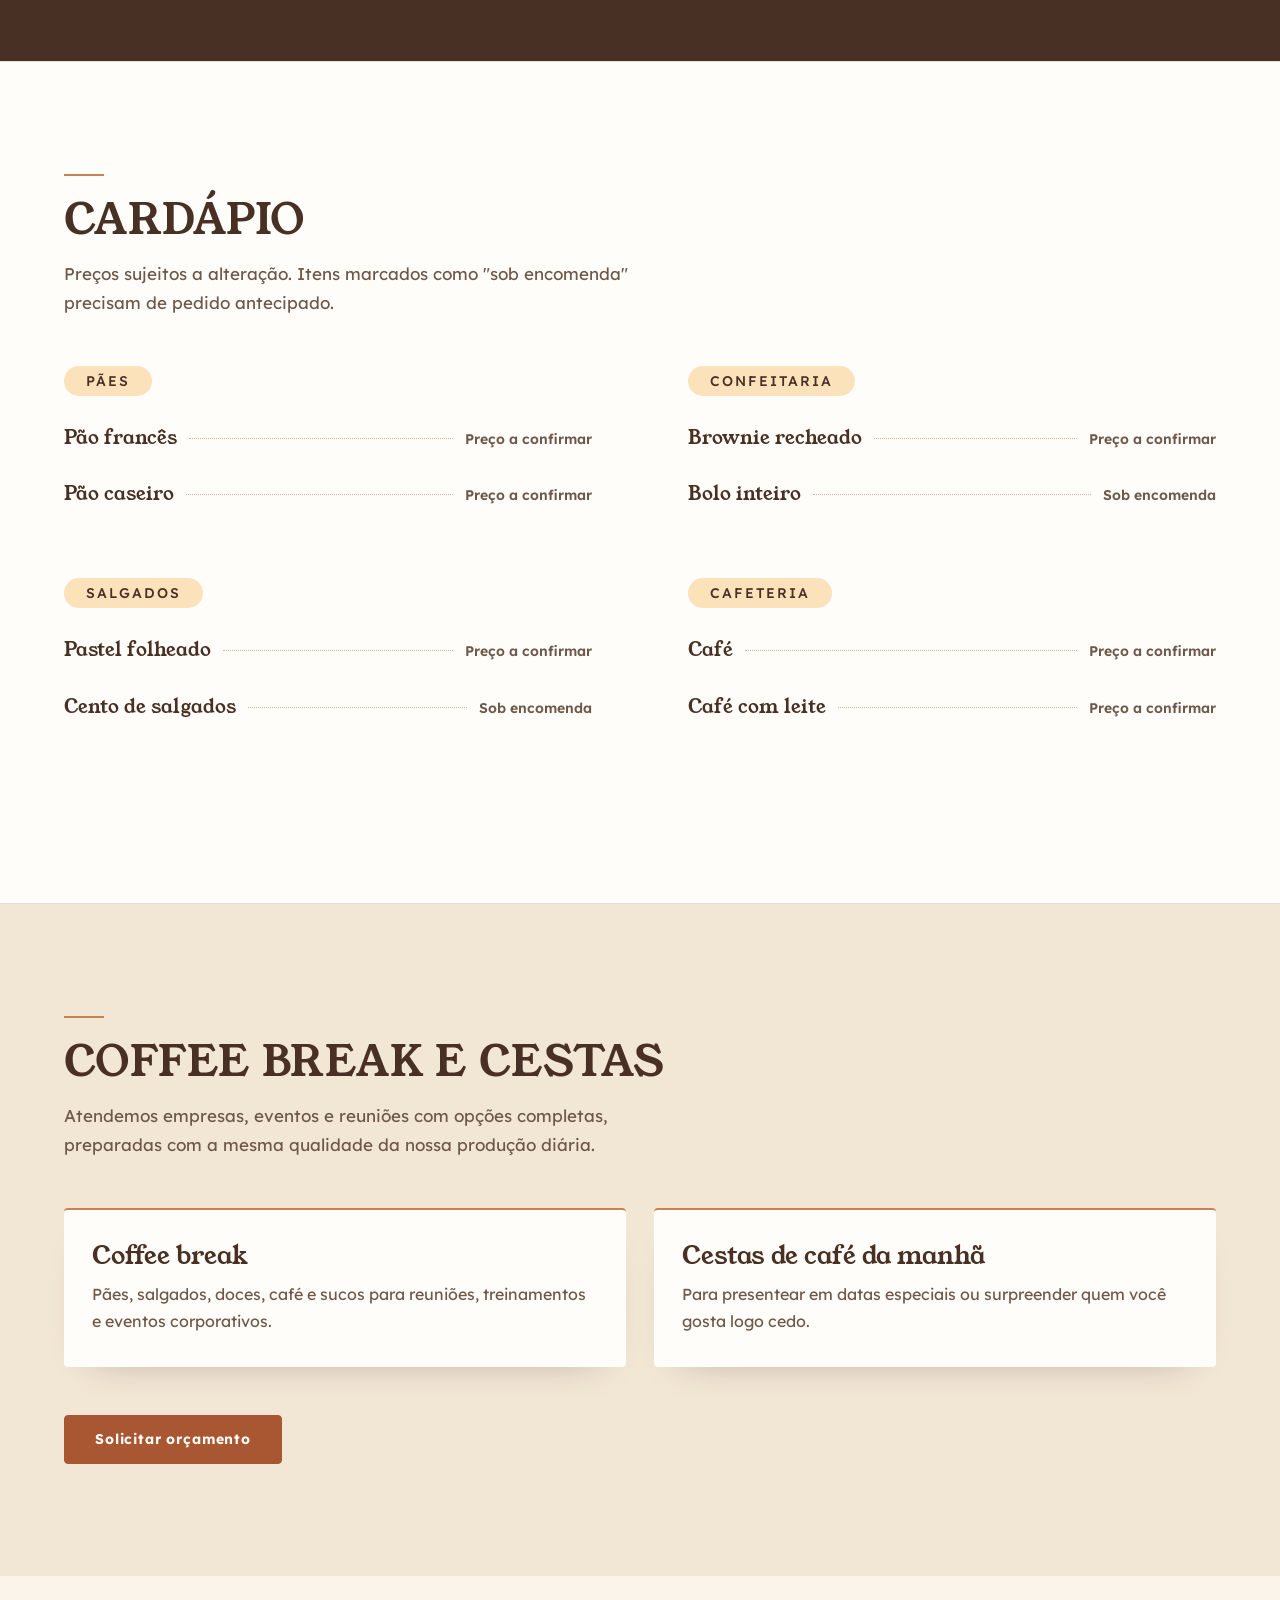
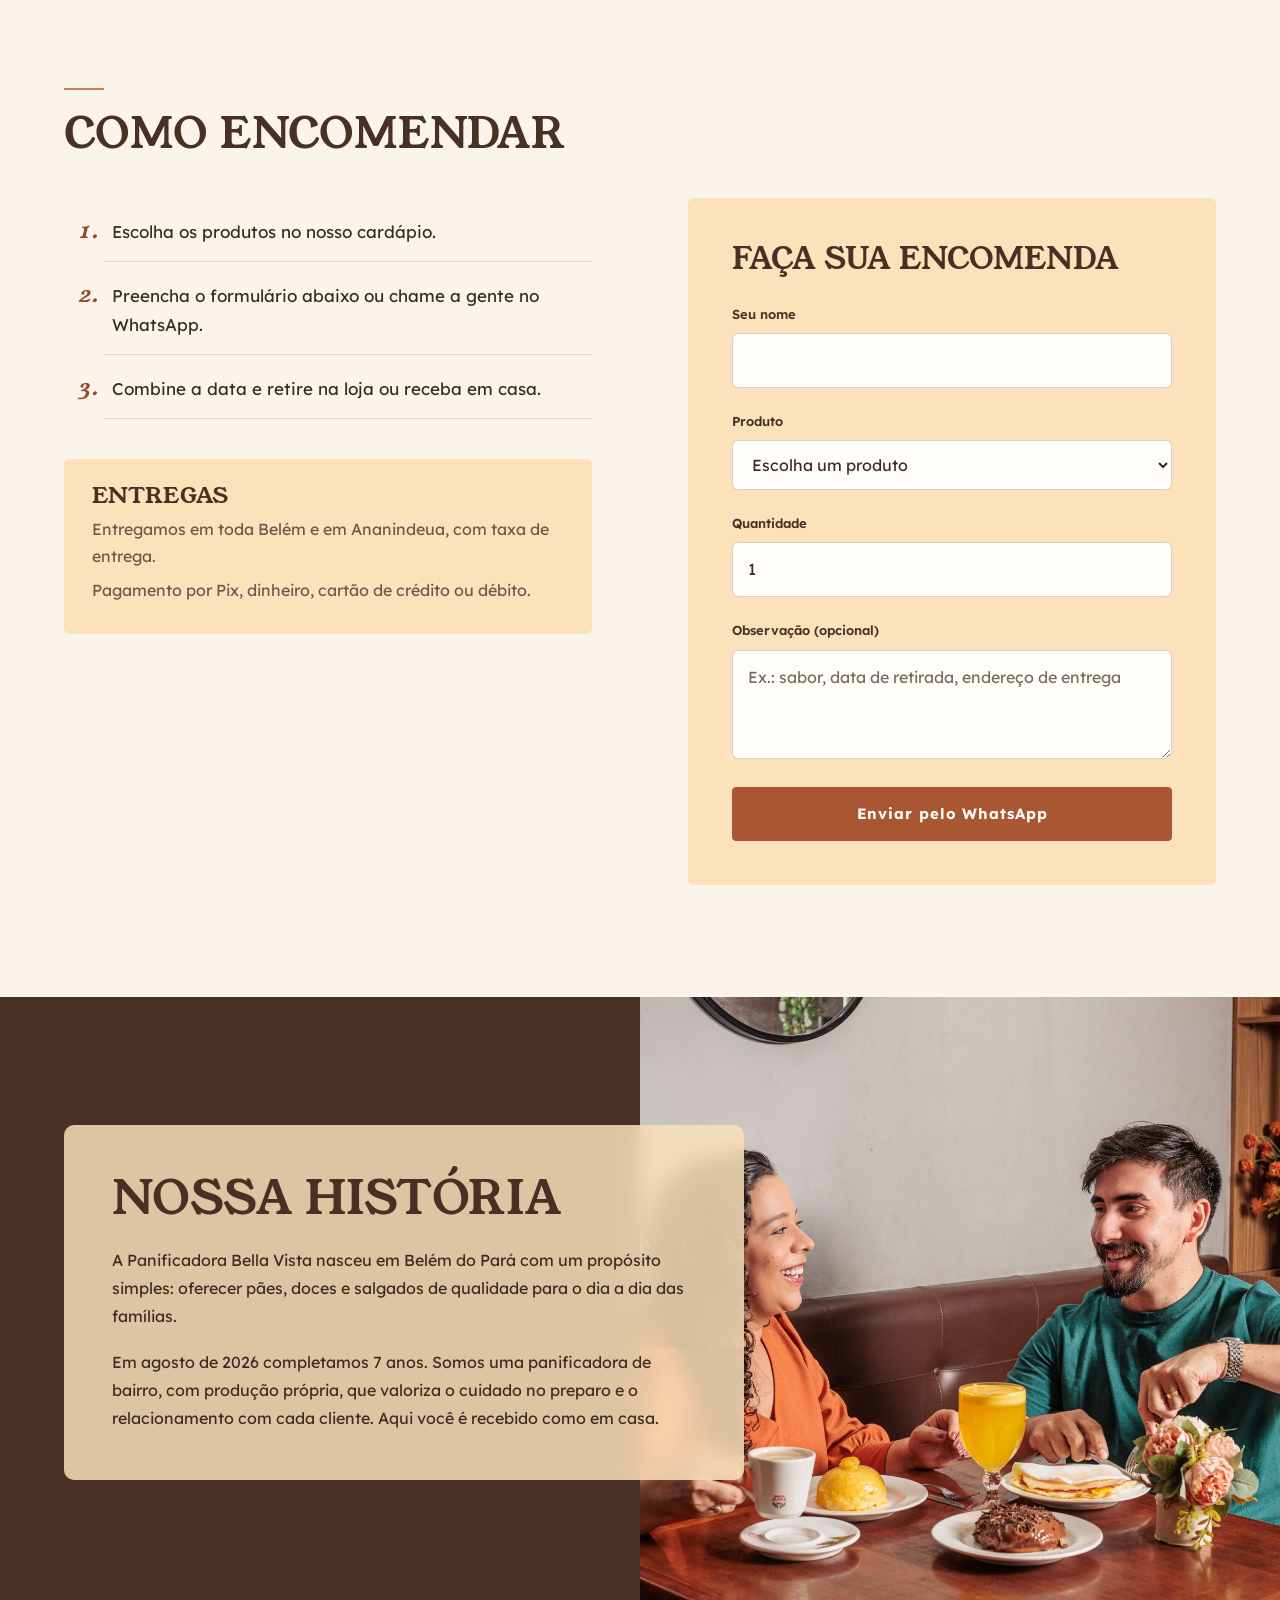
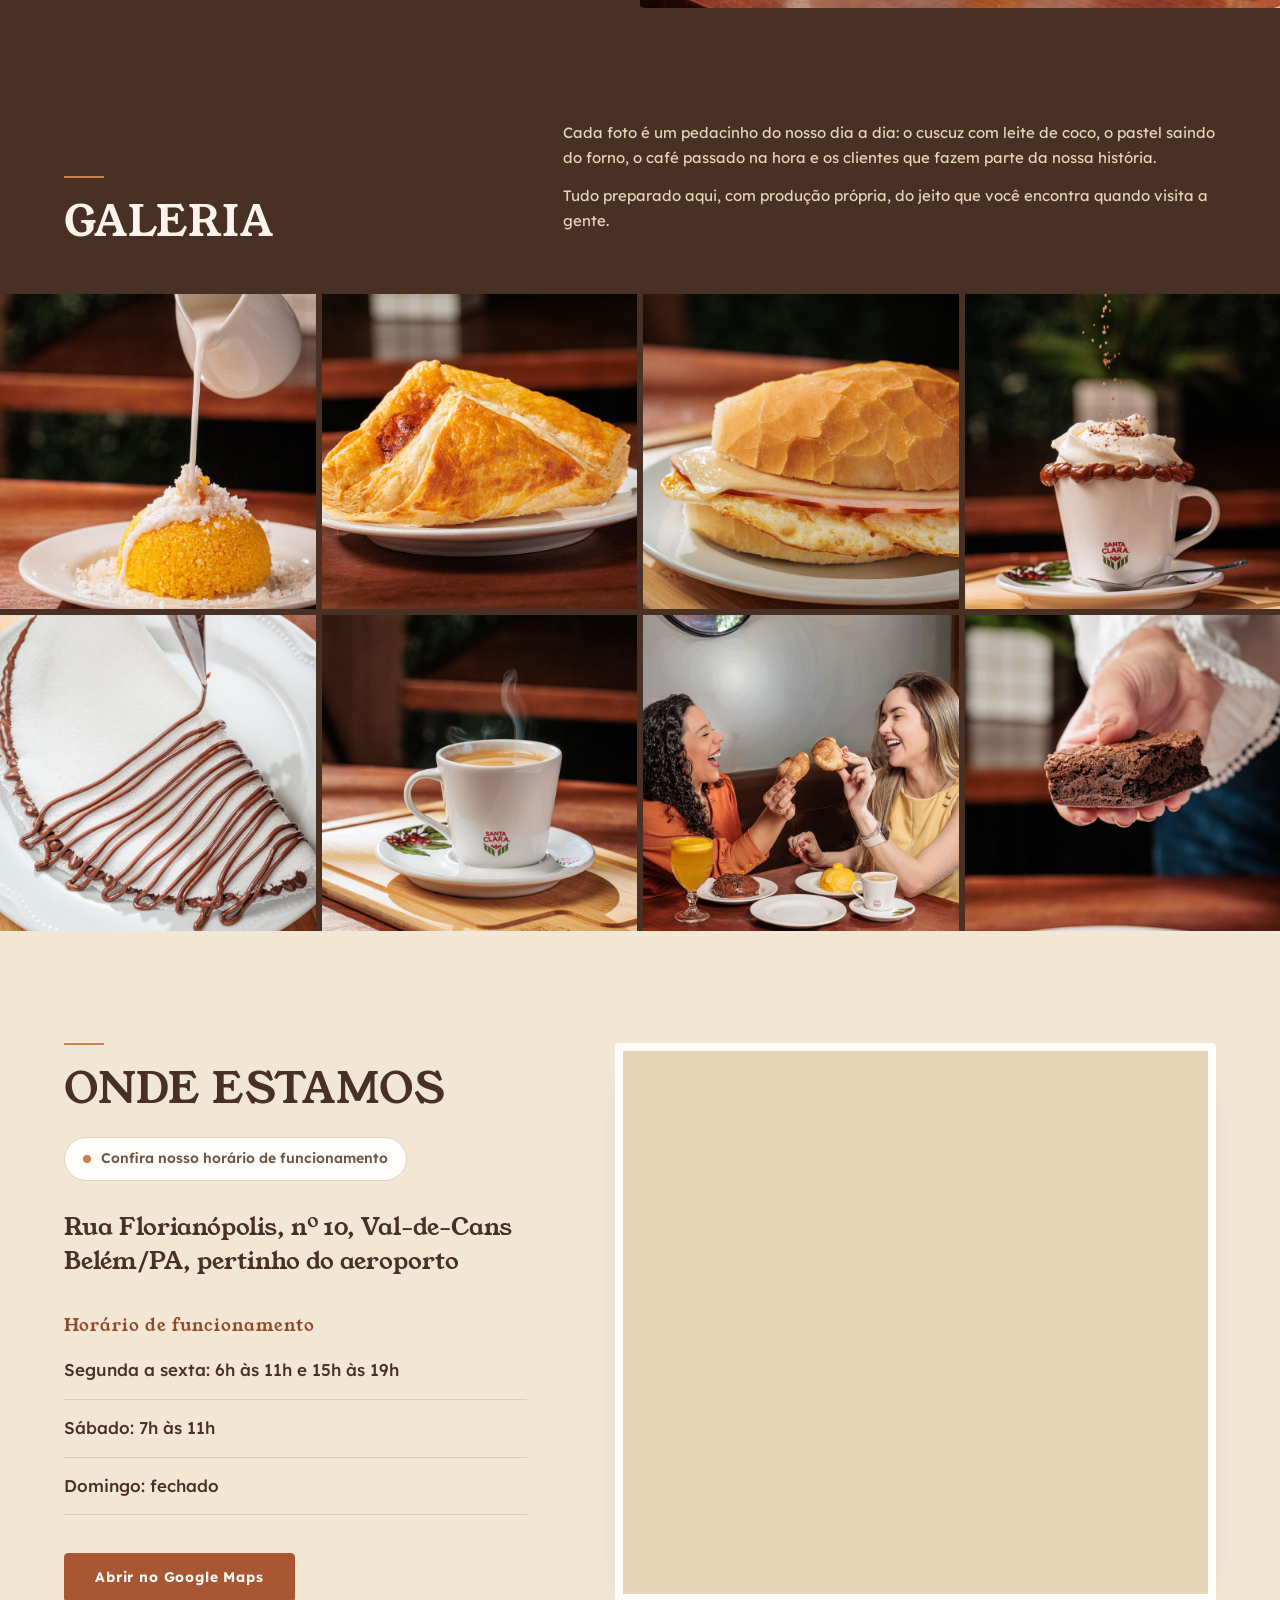
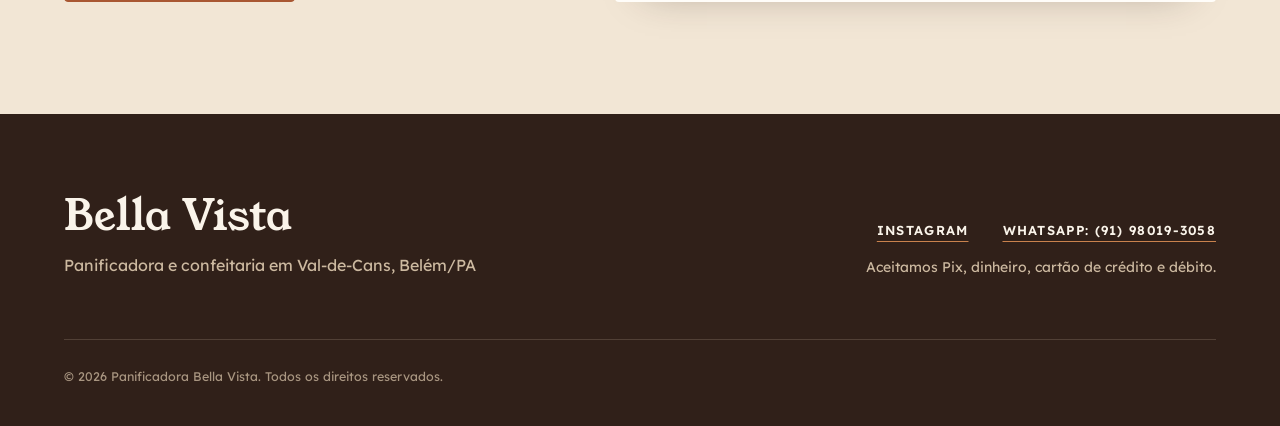
==== commit ff6e832d: "Título da galeria passa a ser só "Galeria" Co-Authored-By: Claude Opus 5.5 <noreply@anthropic.com> C" ====
--- a/index.html
+++ b/index.html
@@ -167,7 +167,7 @@
 
         <section id="galeria" class="galeria">
             <div class="galeria-topo">
-                <h2>Nossa galeria</h2>
+                <h2>Galeria</h2>
                 <div>
                     <p>Cada foto é um pedacinho do nosso dia a dia: o cuscuz com leite de coco, o pastel saindo do forno, o café passado na hora e os clientes que fazem parte da nossa história.</p>
                     <p>Tudo preparado aqui, com produção própria, do jeito que você encontra quando visita a gente.</p>
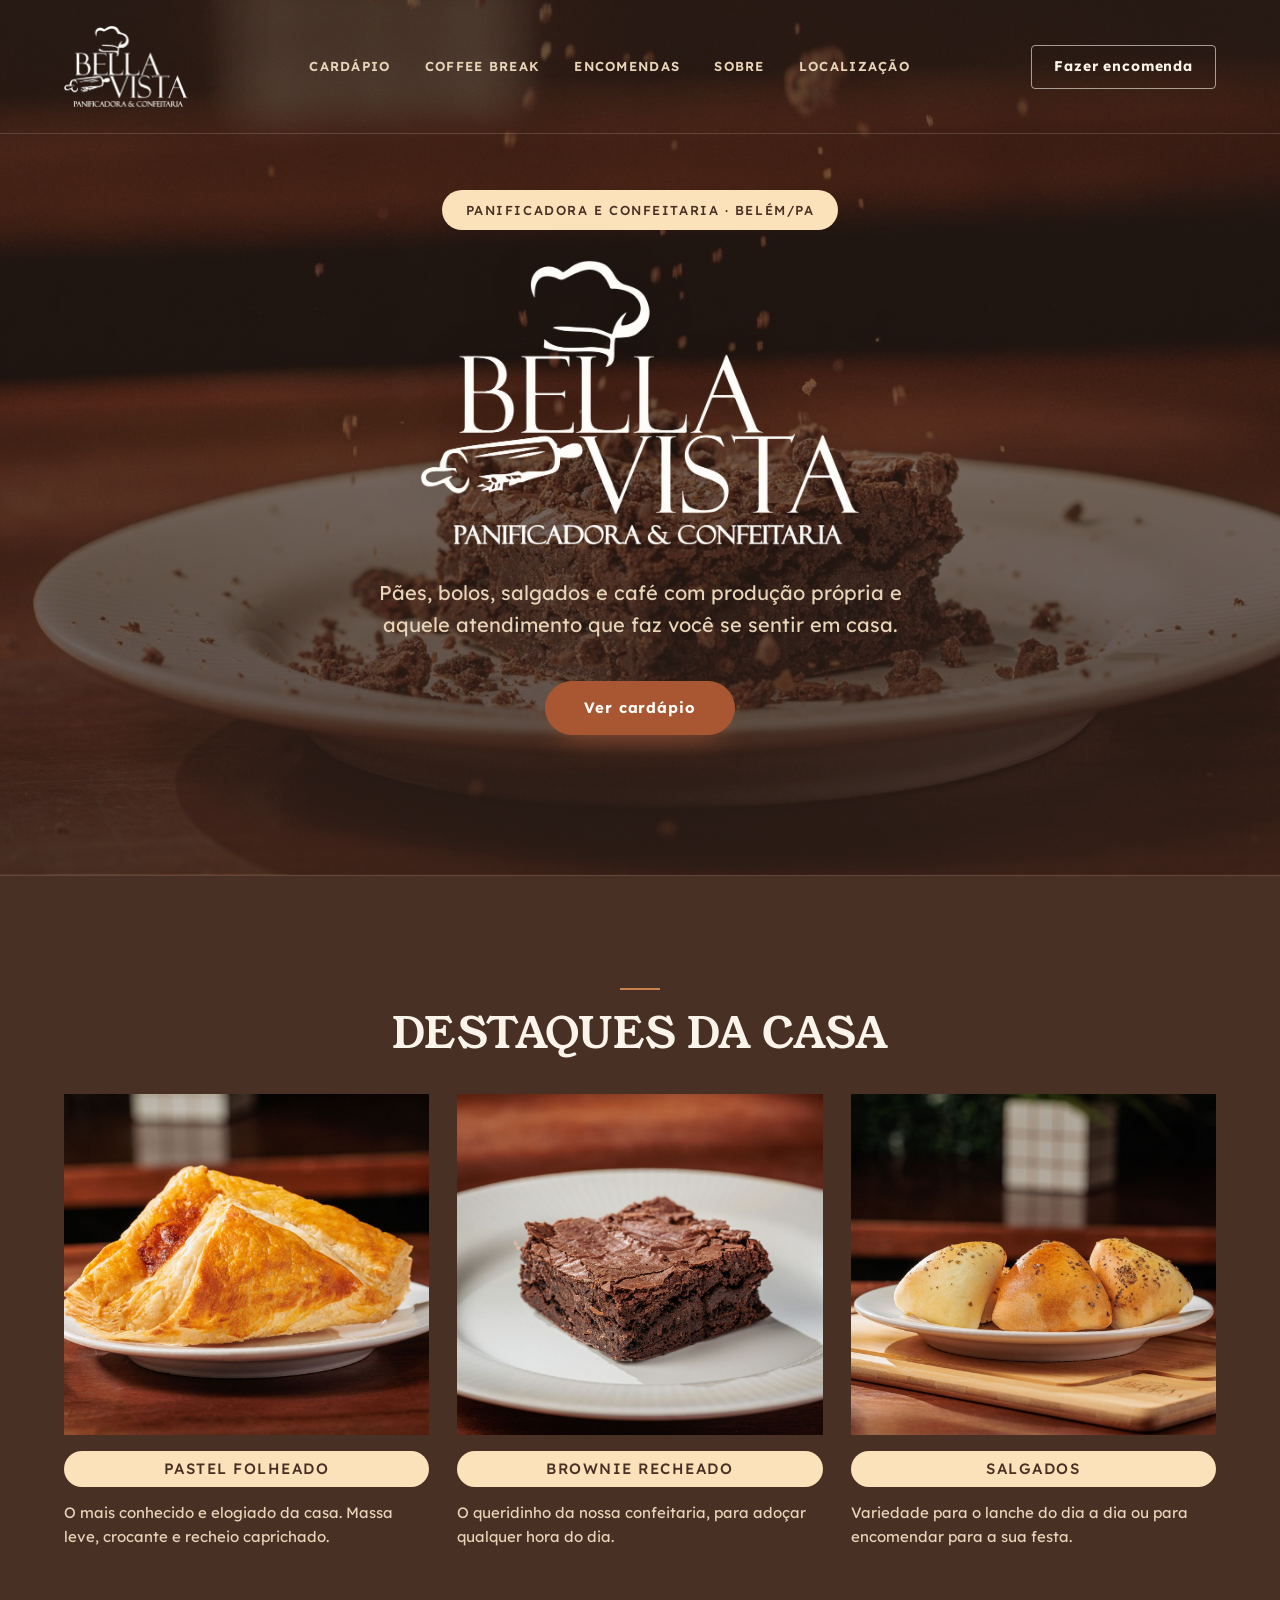
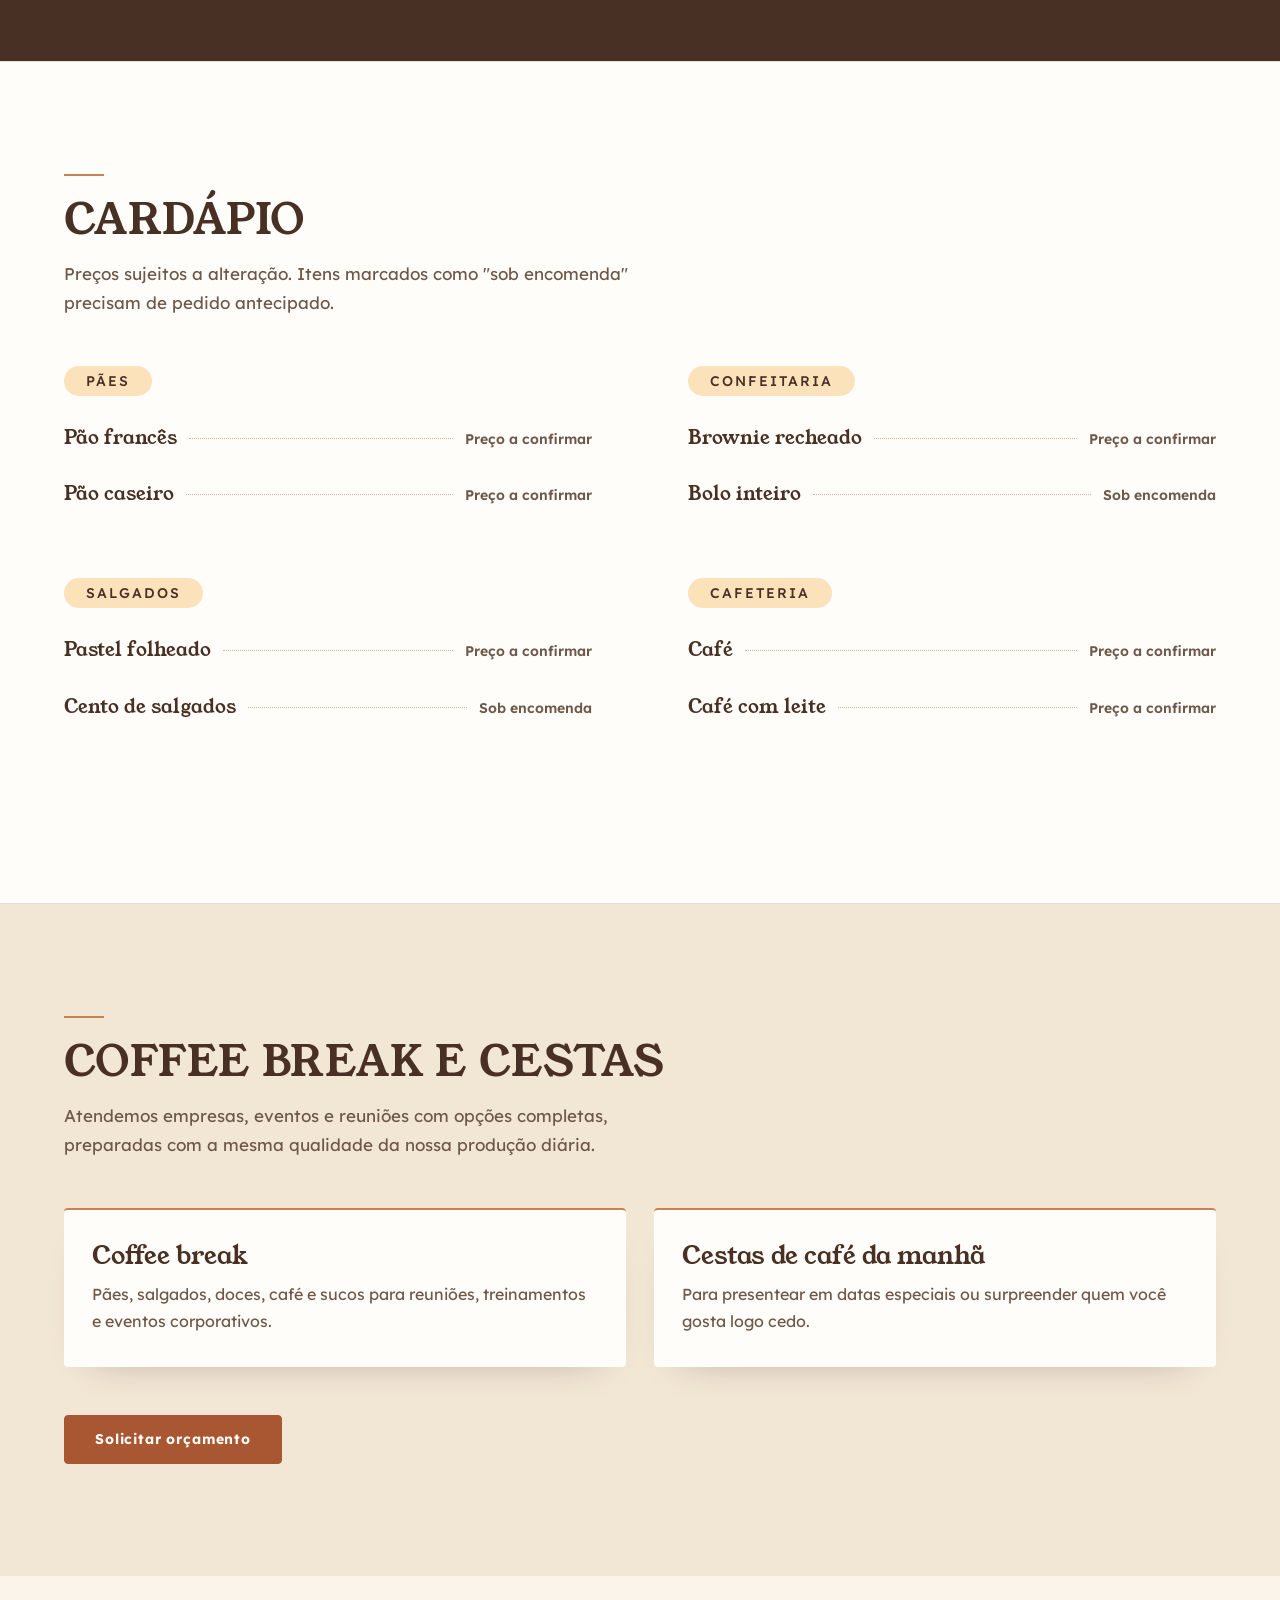
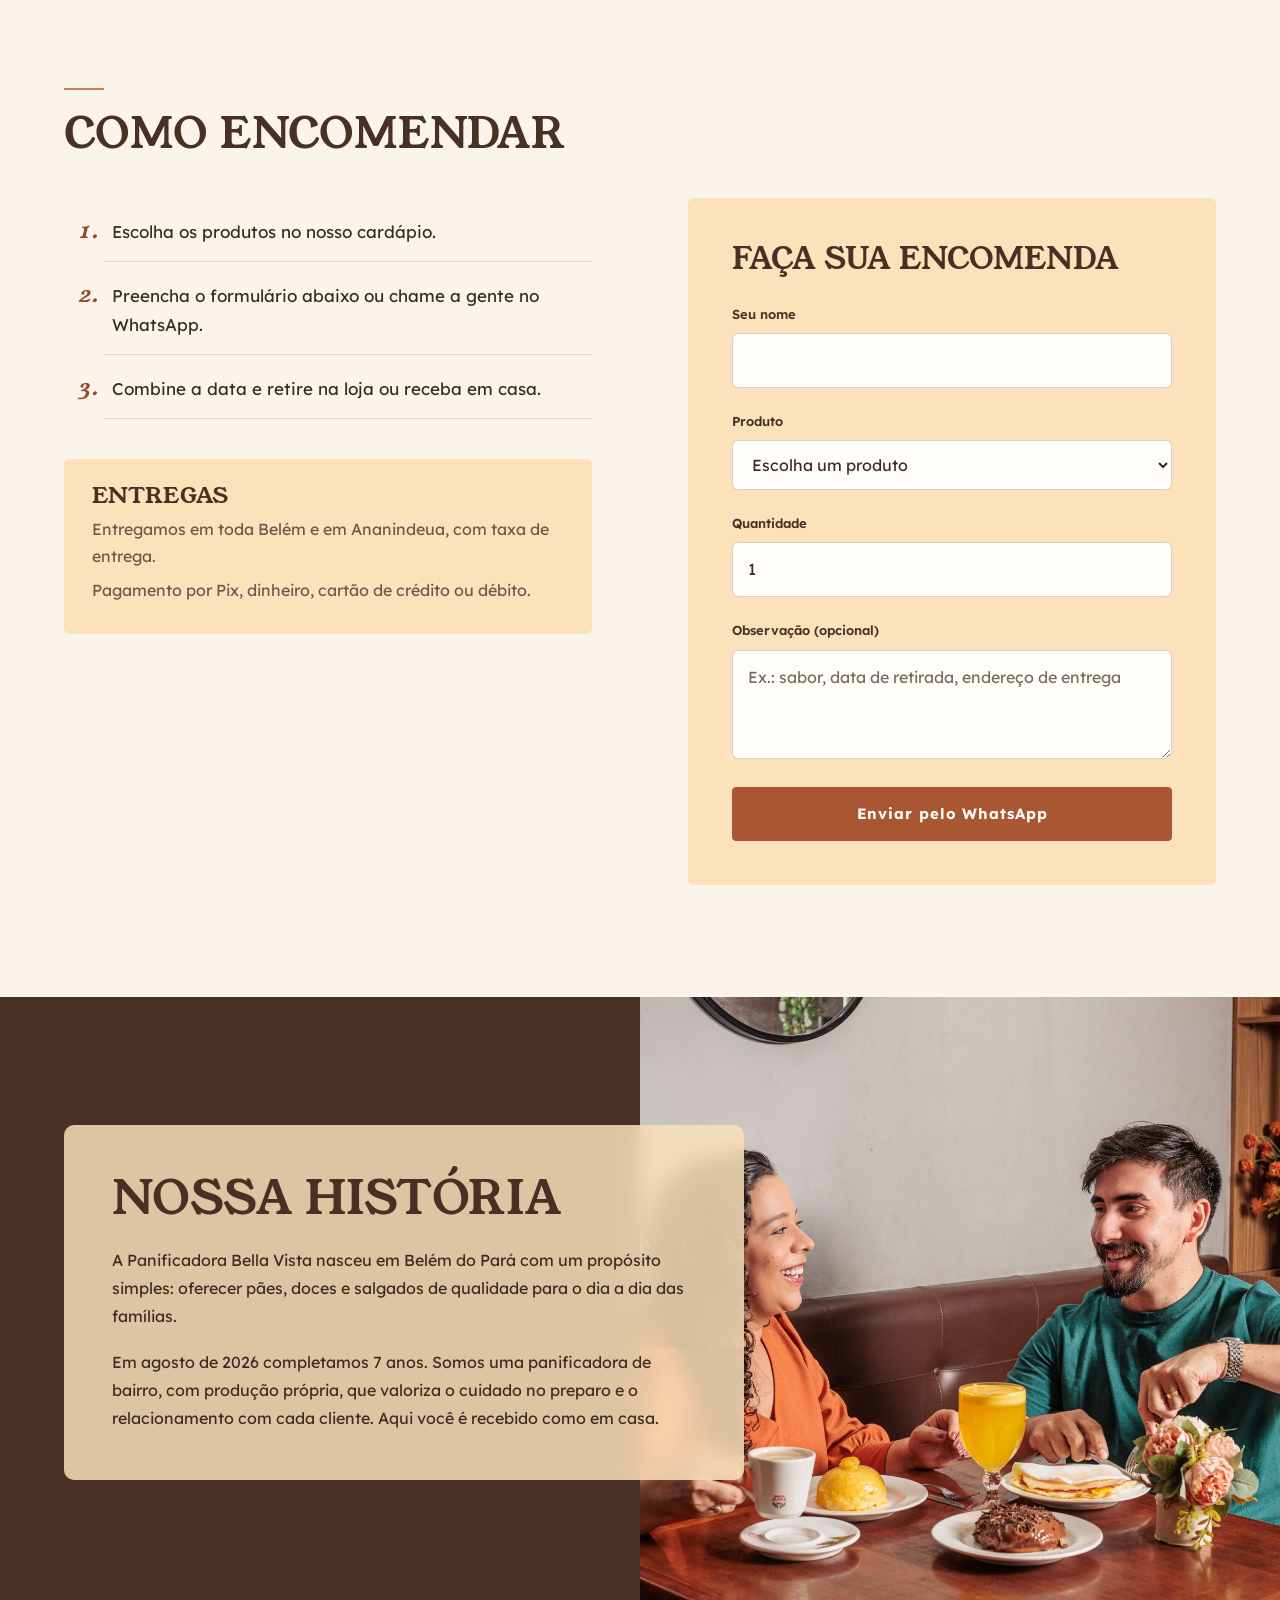
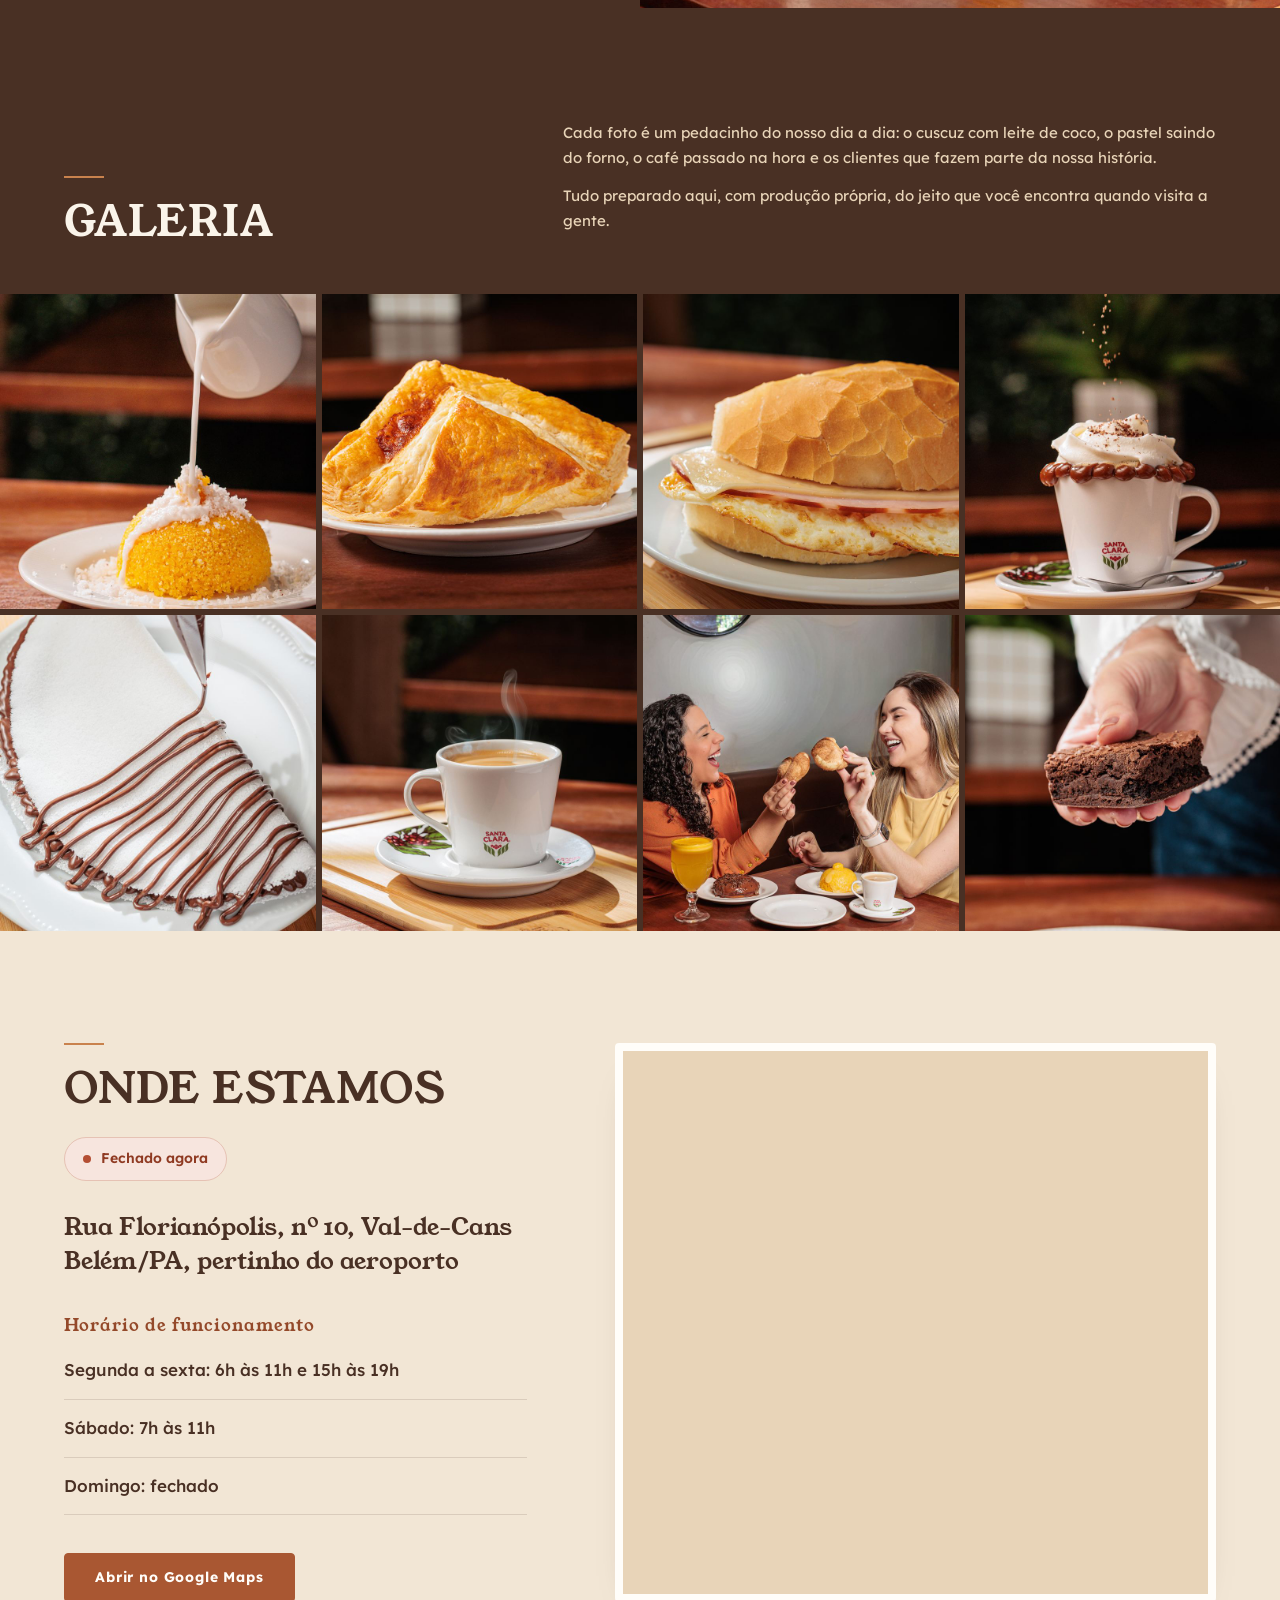
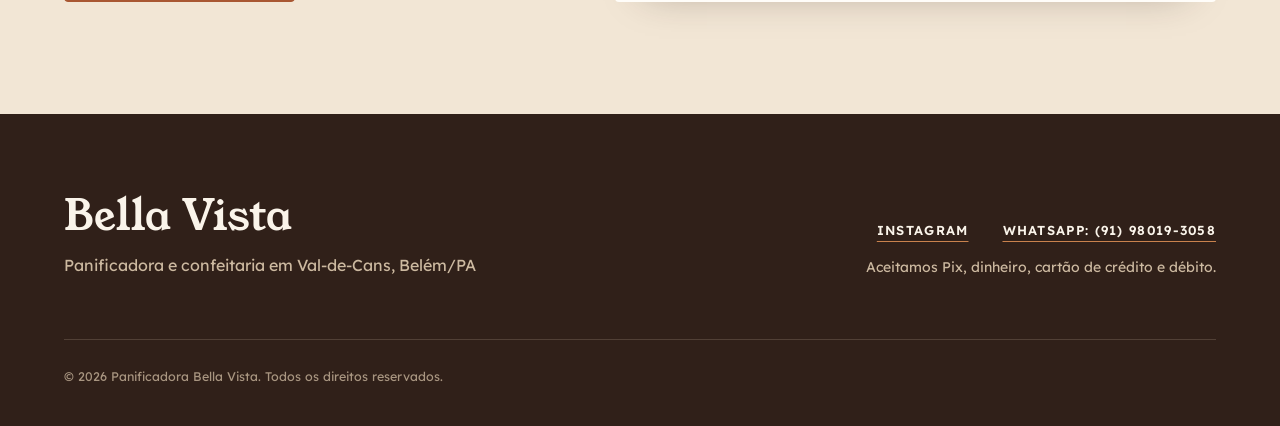
==== commit 545b5340: "Comenta o HTML e o CSS explicando cada parte Co-Authored-By: Claude Opus 5.5 <noreply@anthropic.com>" ====
--- a/index.html
+++ b/index.html
@@ -8,6 +8,7 @@
     <link rel="stylesheet" href="css/style.css">
 </head>
 <body>
+    <!-- HEADER: topo da página (tag semântica). Tem a logo, o menu <nav> e o botão do WhatsApp -->
     <header>
         <a href="#inicio" class="logo">Bella Vista</a>
 
@@ -22,7 +23,9 @@
         <a href="https://wa.me/5591980193058" class="botao-whatsapp">Fazer encomenda</a>
     </header>
 
+    <!-- MAIN: conteúdo principal. Só existe um por página. Cada <section> abaixo é uma parte da página, e o id dela é o destino dos links do menu (ex.: href="#cardapio") -->
     <main>
+        <!-- INÍCIO (hero): primeira parte que o visitante vê. O <h1> é o título mais importante da página e aparece como a logo pelo CSS -->
         <section id="inicio" class="hero">
             <div class="hero-texto">
                 <p class="etiqueta">Panificadora e confeitaria · Belém/PA</p>
@@ -37,6 +40,7 @@
             </div>
         </section>
 
+        <!-- DESTAQUES: cada produto é um <article>, porque é um conteúdo que faz sentido sozinho -->
         <section id="destaques" class="destaques">
             <h2>Destaques da casa</h2>
 
@@ -61,6 +65,7 @@
             </div>
         </section>
 
+        <!-- CARDÁPIO: listas <ul> (sem ordem) com os produtos. O <span class="preco"> separa o preço para o CSS alinhar à direita -->
         <section id="cardapio" class="cardapio">
             <h2>Cardápio</h2>
             <p>Preços sujeitos a alteração. Itens marcados como "sob encomenda" precisam de pedido antecipado.</p>
@@ -98,6 +103,7 @@
             </div>
         </section>
 
+        <!-- COFFEE BREAK: público de empresas e eventos. O link do botão já abre o WhatsApp com uma mensagem pronta (?text=) -->
         <section id="coffee-break" class="coffee-break">
             <h2>Coffee break e cestas</h2>
             <p>Atendemos empresas, eventos e reuniões com opções completas, preparadas com a mesma qualidade da nossa produção diária.</p>
@@ -117,6 +123,7 @@
             <a href="https://wa.me/5591980193058?text=Olá! Gostaria de um orçamento de coffee break." class="botao">Solicitar orçamento</a>
         </section>
 
+        <!-- COMO ENCOMENDAR: lista <ol> (com ordem, porque é um passo a passo) e o formulário que o JavaScript usa para montar a mensagem do WhatsApp -->
         <section id="como-encomendar" class="como-encomendar">
             <h2>Como encomendar</h2>
 
@@ -159,12 +166,14 @@
             </form>
         </section>
 
+        <!-- NOSSA HISTÓRIA: a foto entra pelo CSS (background-image) -->
         <section id="sobre" class="sobre">
             <h2>Nossa história</h2>
             <p>A Panificadora Bella Vista nasceu em Belém do Pará com um propósito simples: oferecer pães, doces e salgados de qualidade para o dia a dia das famílias.</p>
             <p>Em agosto de 2026 completamos 7 anos. Somos uma panificadora de bairro, com produção própria, que valoriza o cuidado no preparo e o relacionamento com cada cliente. Aqui você é recebido como em casa.</p>
         </section>
 
+        <!-- GALERIA: fotos reais da Bella Vista. O alt descreve cada foto para leitores de tela, e loading="lazy" só carrega a foto quando a pessoa rola até ela -->
         <section id="galeria" class="galeria">
             <div class="galeria-topo">
                 <h2>Galeria</h2>
@@ -186,6 +195,7 @@
             </div>
         </section>
 
+        <!-- ONDE ESTAMOS: o parágrafo #status-funcionamento é atualizado pelo JavaScript ("Aberto agora" / "Fechado"). <address> é a tag semântica para endereço -->
         <section id="localizacao" class="localizacao">
             <h2>Onde estamos</h2>
 
@@ -214,6 +224,7 @@
         </section>
     </main>
 
+    <!-- FOOTER: rodapé da página, com contatos e formas de pagamento -->
     <footer>
         <p class="logo">Bella Vista</p>
         <p>Panificadora e confeitaria em Val-de-Cans, Belém/PA</p>
--- a/css/style.css
+++ b/css/style.css
@@ -836,6 +836,7 @@
     filter: brightness(1.08);
 }
 
+/* no celular: título em cima do texto e 2 fotos por linha (no computador são 4) */
 @media (max-width: 768px) {
     .galeria-topo {
         grid-template-columns: 1fr;
@@ -1025,6 +1026,9 @@
 
 /* ==========================================================
    TABLET (até 1024px)
+   RESPONSIVIDADE: o @media só aplica as regras de dentro quando
+   a tela tem até 1024px de largura. No tablet, o menu desce para
+   uma linha própria e os espaços laterais diminuem.
    ========================================================== */
 @media (max-width: 1024px) {
     :root {
@@ -1082,6 +1086,9 @@
 
 /* ==========================================================
    CELULAR (até 768px)
+   Em telas de até 768px, tudo passa para uma coluna só:
+   o menu desliza para o lado, os cards ficam um embaixo do outro,
+   o formulário vai para baixo do passo a passo e os textos diminuem.
    ========================================================== */
 @media (max-width: 768px) {
     :root {
